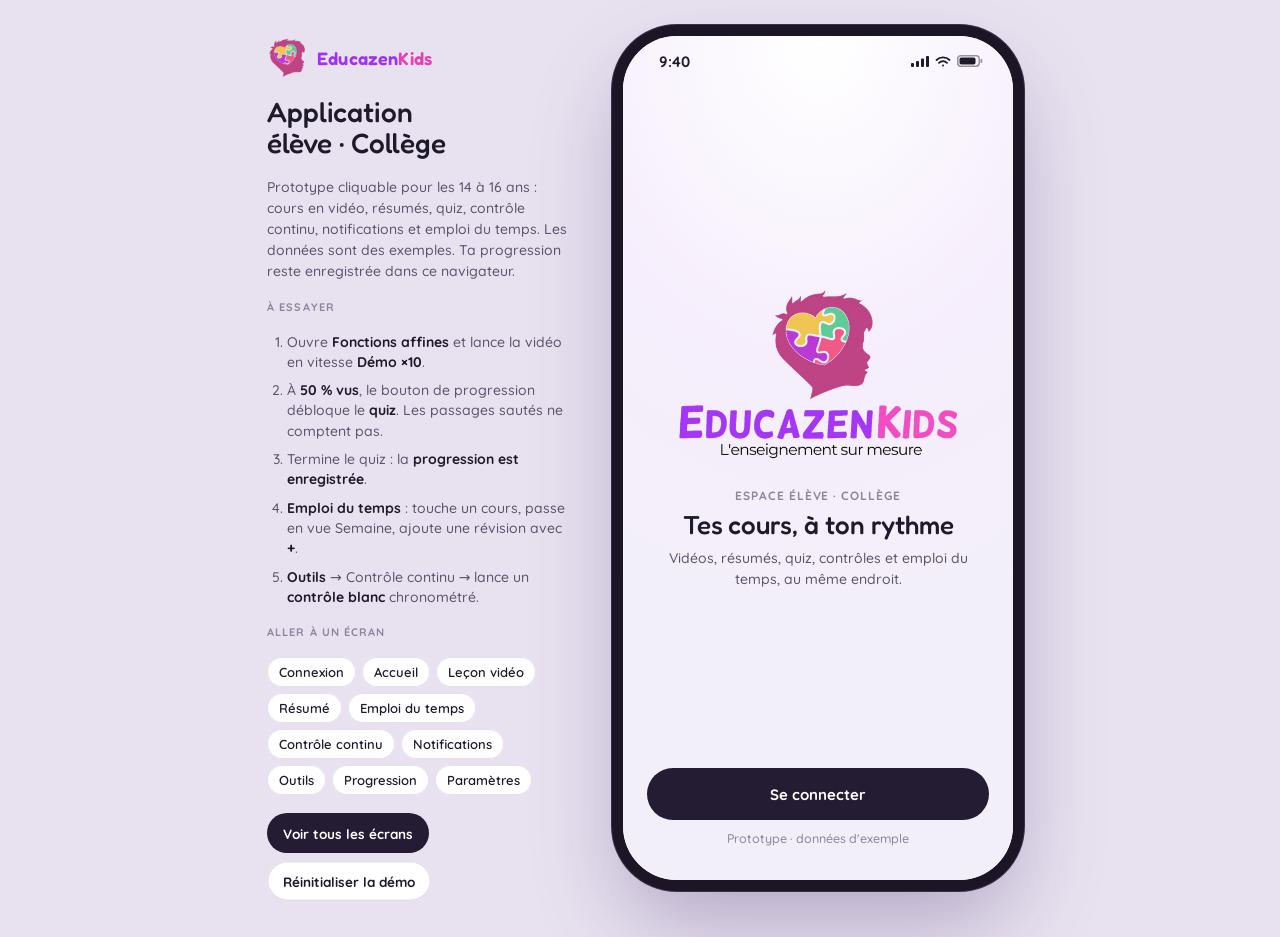
==== prototype/educazenkids-college.html @ 1b55ec87 "Set up GitHub Pages hosting for the EducazenKids prototypes - Pages workflow: builds and tests the s" ====
<!doctype html>
<html lang="fr">
<head>
<meta charset="utf-8">
<meta name="viewport" content="width=device-width, initial-scale=1, viewport-fit=cover">
</head>
<body>
<title>EducazenKids Collège</title>
<link rel="preconnect" href="https://fonts.googleapis.com">
<link rel="preconnect" href="https://fonts.gstatic.com" crossorigin>
<link rel="stylesheet" href="https://fonts.googleapis.com/css2?family=Fredoka:wght@400;500;600&family=Quicksand:wght@500;600;700&family=Lexend:wght@400;500;600&display=swap">
<style>
:root {
  /* Layout: a lavender stage holds a guide column and the phone (390x844); on a real phone the app fills the screen. */
  --stage: #E8E2F0;
  --app: #F3EFF8;
  --surface: #FFFFFF;
  --surface-2: #FAF8FC;
  --glass: rgba(255, 255, 255, 0.74);
  --ink: #1F1A2B;
  --ink-2: #5B536B;
  --ink-3: #8C859C;
  --line: #E4DDEC;
  --pill: #241C33;
  --brand: #9333EA;
  --brand-deep: #6B21A8;
  --brand-soft: #F1E7FD;
  --pink: #D9368F;
  --pink-soft: #FCE7F2;
  --teal: #088D84;
  --teal-soft: #DCF3EF;
  --gold: #F2AB19;
  --gold-soft: #FFF2D4;
  --coral: #E8506F;
  --coral-soft: #FDE6EB;
  --plum: #BC4384;
  --font-display: "Fredoka", "Quicksand", system-ui, sans-serif;
  --font-body: "Quicksand", system-ui, -apple-system, "Segoe UI", sans-serif;
  --r-sm: 12px;
  --r-md: 18px;
  --r-lg: 26px;
  --shadow: 0 1px 2px rgba(36, 28, 51, 0.04), 0 8px 24px rgba(36, 28, 51, 0.06);
  color-scheme: light;
}

* { box-sizing: border-box; }
[hidden] { display: none !important; }
html, body { height: 100%; }
body {
  margin: 0;
  background: var(--stage);
  color: var(--ink);
  font-family: var(--font-body);
  font-weight: 500;
  font-size: 14px;
  -webkit-font-smoothing: antialiased;
}
button, input, select { font: inherit; color: inherit; }
button { cursor: pointer; background: none; border: 0; padding: 0; }
button:disabled { cursor: not-allowed; }
:focus-visible { outline: 3px solid var(--brand); outline-offset: 2px; }
.ic { flex: none; display: block; }
.num { font-variant-numeric: tabular-nums; }

/* ---------- stage + guide ---------- */
.stage {
  min-height: 100%;
  display: flex;
  gap: 56px;
  justify-content: center;
  align-items: flex-start;
  padding-block: 36px;
  padding-inline: 24px;
}
.guide { width: 300px; flex: none; position: sticky; top: 36px; display: grid; gap: 18px; }
.guide-brand { display: flex; align-items: center; gap: 10px; }
.guide-brand img { width: 40px; height: auto; }
.guide h1 { font: 500 28px/1.1 var(--font-display); margin: 0; text-wrap: balance; }
.guide p { margin: 0; color: var(--ink-2); line-height: 1.5; }
.guide ol { margin: 0; padding-left: 20px; display: grid; gap: 8px; color: var(--ink-2); line-height: 1.45; }
.guide ol b { color: var(--ink); }
.guide .label { font-size: 11px; font-weight: 700; letter-spacing: 0.1em; text-transform: uppercase; color: var(--ink-3); }
.jump { display: flex; flex-wrap: wrap; gap: 6px; }
.jump button { padding: 7px 12px; border-radius: 999px; background: var(--surface); box-shadow: inset 0 0 0 1px var(--line); font-weight: 600; font-size: 13px; }
.jump button:hover { box-shadow: inset 0 0 0 1.5px var(--brand); }
.guide-actions { display: flex; gap: 8px; flex-wrap: wrap; }

/* ---------- phone ---------- */
.phone {
  position: relative;
  width: 390px;
  height: 844px;
  flex: none;
  border-radius: 54px;
  background: var(--app);
  overflow: hidden;
  box-shadow: 0 0 0 11px #1C1526, 0 0 0 12px #3A3148, 0 40px 90px rgba(54, 27, 94, 0.3);
  isolation: isolate;
}
.statusbar {
  position: absolute; inset: 0 0 auto 0; height: 46px; z-index: 8;
  display: flex; align-items: center; justify-content: space-between;
  padding: 4px 30px 0 36px; font-weight: 700; font-size: 15px; pointer-events: none;
}
.statusbar.light { color: #fff; }
.screen {
  position: absolute; inset: 0; overflow-y: auto; overflow-x: hidden;
  padding: 56px 24px 128px; scrollbar-width: none;
}
.screen::-webkit-scrollbar { display: none; }
.screen.no-nav { padding-bottom: 40px; }
.screen.dock-pad { padding-bottom: 196px; }
.phone.scrolled .statusbar { background: rgba(243, 239, 248, 0.94); backdrop-filter: blur(10px); -webkit-backdrop-filter: blur(10px); }

@media (max-width: 900px) {
  .stage { flex-direction: column; align-items: center; gap: 32px; }
  .guide { position: static; width: 100%; max-width: 412px; order: 2; }
}
@media (max-width: 520px) {
  .stage { padding: 0; gap: 24px; }
  .phone { width: 100%; height: 100vh; height: 100svh; border-radius: 0; box-shadow: none; }
  .statusbar { display: none; }
  .screen { padding-top: 18px; }
  .lesson-hero { margin-top: -18px; padding-top: 18px; }
  .toast { top: 12px; }
  .guide { padding-inline: 16px; padding-block: 0 32px; }
}

/* ---------- type ---------- */
.eyebrow { font-size: 12px; font-weight: 700; letter-spacing: 0.08em; text-transform: uppercase; color: var(--ink-3); }
.h-xl { font: 500 34px/1.05 var(--font-display); letter-spacing: -0.01em; margin: 0; text-wrap: balance; }
.h-lg { font: 500 26px/1.1 var(--font-display); margin: 0; text-wrap: balance; }
.h-md { font: 500 18px/1.2 var(--font-display); margin: 0; }
.muted { color: var(--ink-2); }
.faint { color: var(--ink-3); }
.small { font-size: 12.5px; }
.row { display: flex; align-items: center; gap: 10px; }
.between { display: flex; align-items: center; justify-content: space-between; gap: 12px; }
.stack { display: grid; gap: 12px; }
.section { margin-top: 26px; display: grid; gap: 14px; }
.section-head { display: flex; align-items: baseline; justify-content: space-between; gap: 12px; }
.link { color: var(--brand-deep); font-weight: 700; display: inline-flex; align-items: center; gap: 4px; }

/* ---------- controls ---------- */
.iconbtn {
  width: 44px; height: 44px; border-radius: 50%; display: grid; place-items: center;
  background: var(--surface); box-shadow: var(--shadow); position: relative; flex: none;
}
.iconbtn.glass { background: rgba(255, 255, 255, 0.85); }
.badge {
  position: absolute; top: -2px; right: -2px; min-width: 19px; height: 19px; padding: 0 5px;
  border-radius: 999px; background: var(--pink); color: #fff; font-size: 11px; font-weight: 700;
  display: grid; place-items: center; box-shadow: 0 0 0 2px var(--app);
}
.btn {
  height: 52px; border-radius: 999px; padding: 0 22px; display: inline-flex; align-items: center;
  justify-content: center; gap: 8px; font-weight: 700; font-size: 15px; white-space: nowrap;
}
.btn.block { width: 100%; }
.btn-dark { background: var(--pill); color: #fff; }
.btn-brand { background: var(--brand); color: #fff; }
.btn-ghost { background: var(--surface); box-shadow: inset 0 0 0 1.5px var(--line); }
a.btn { color: var(--ink); text-decoration: none; }
.btn-sm { height: 40px; padding: 0 16px; font-size: 13.5px; }
.chips { display: flex; gap: 8px; overflow-x: auto; scrollbar-width: none; margin-inline: -24px; padding-inline: 24px; }
.chips::-webkit-scrollbar { display: none; }
.chip {
  height: 38px; padding: 0 15px; border-radius: 999px; flex: none; display: inline-flex; align-items: center; gap: 7px;
  background: rgba(255, 255, 255, 0.7); box-shadow: inset 0 0 0 1px var(--line); font-weight: 600; font-size: 13.5px;
}
.chip.on { background: var(--pill); color: #fff; box-shadow: none; }
.chip .dot { width: 8px; height: 8px; border-radius: 50%; background: var(--c); }
.seg { display: flex; padding: 4px; border-radius: 999px; background: rgba(255, 255, 255, 0.7); box-shadow: inset 0 0 0 1px var(--line); }
.seg button { flex: 1; height: 38px; border-radius: 999px; font-weight: 700; font-size: 13.5px; display: inline-flex; align-items: center; justify-content: center; gap: 6px; color: var(--ink-2); }
.seg button.on { background: var(--pill); color: #fff; }
.seg button.locked { color: var(--ink-3); }
.tag {
  display: inline-flex; align-items: center; gap: 5px; height: 24px; padding: 0 9px; border-radius: 999px;
  font-size: 11.5px; font-weight: 700; background: var(--surface); color: var(--ink-2); white-space: nowrap;
}
.tag.c { background: var(--cs); color: var(--ink); }
.tag.dark { background: var(--pill); color: #fff; }
.tag.pink { background: var(--pink-soft); color: #A0175F; }
.tag.teal { background: var(--teal-soft); color: #05625C; }
.switch { width: 50px; height: 30px; border-radius: 999px; background: #D9D1E4; position: relative; flex: none; transition: background 0.2s; }
.switch::after { content: ""; position: absolute; top: 3px; left: 3px; width: 24px; height: 24px; border-radius: 50%; background: #fff; box-shadow: 0 1px 3px rgba(0,0,0,0.2); transition: transform 0.2s; }
.switch.on { background: var(--brand); }
.switch.on::after { transform: translateX(20px); }

/* ---------- bottom nav ---------- */
.nav {
  position: absolute; left: 50%; bottom: 24px; transform: translateX(-50%); z-index: 7;
  display: flex; gap: 6px; padding: 7px; border-radius: 999px;
  background: var(--glass); backdrop-filter: blur(16px); -webkit-backdrop-filter: blur(16px);
  box-shadow: 0 10px 30px rgba(36, 28, 51, 0.14), inset 0 0 0 1px rgba(255, 255, 255, 0.9);
}
.nav button { white-space: nowrap; height: 54px; min-width: 54px; border-radius: 999px; display: inline-flex; align-items: center; justify-content: center; gap: 8px; background: rgba(255,255,255,0.75); font-weight: 700; }
.nav button.on { background: var(--pill); color: #fff; padding: 0 22px; }
.nav button .nb { position: relative; display: grid; }

/* ---------- home ---------- */
.topbar { display: flex; align-items: center; justify-content: space-between; gap: 10px; }
.brandmark { display: flex; align-items: center; gap: 9px; }
.brandmark img { width: 34px; height: auto; }
.wordmark { font: 600 18px/1 var(--font-display); letter-spacing: 0.01em; }
.wordmark .e { color: #A033F2; }
.wordmark .k { color: #E540B5; }
.avatar {
  width: 44px; height: 44px; border-radius: 50%; display: grid; place-items: center; flex: none;
  background: linear-gradient(140deg, #A033F2, #E540B5); color: #fff; font-weight: 700; font-size: 15px;
}
.hero-title { margin-top: 22px; display: grid; gap: 6px; }
.feature {
  position: relative; overflow: hidden; border-radius: 30px; padding: 20px; margin-top: 18px;
  background: var(--cs); display: grid; gap: 14px;
}
.feature .h-lg { max-width: 220px; }
.feature p { margin: 0; max-width: 230px; color: var(--ink-2); line-height: 1.45; }
.statpanel {
  position: relative; z-index: 1; display: grid; grid-template-columns: repeat(3, 1fr) auto; gap: 0; align-items: center;
  background: rgba(255, 255, 255, 0.78); backdrop-filter: blur(8px); border-radius: 20px; padding: 14px 6px 14px 14px;
}
.statpanel > div + div { border-left: 1px solid var(--line); padding-left: 12px; }
.statpanel .k { font-size: 11.5px; color: var(--ink-3); font-weight: 600; }
.statpanel .v { font: 500 26px/1.1 var(--font-display); margin-top: 2px; }
.go-btn { margin-left: 8px; margin-right: 2px; width: 48px; height: 48px; border-radius: 50%; background: var(--pill); color: #fff; display: grid; place-items: center; }
.art { position: absolute; inset: 0; pointer-events: none; }
.art i { position: absolute; border-radius: 50%; background: radial-gradient(circle at 32% 28%, rgba(255,255,255,0.85), var(--c) 46%, color-mix(in srgb, var(--c) 55%, #120a1f) 100%); opacity: 0.9; }
.art i:nth-child(1) { width: 130px; height: 130px; right: -34px; top: -40px; }
.art i:nth-child(2) { width: 40px; height: 40px; right: 22px; top: 100px; opacity: 0.75; }
.art i:nth-child(3) { width: 22px; height: 22px; right: 72px; top: 70px; opacity: 0.6; }
.art .ring { position: absolute; width: 170px; height: 170px; right: -64px; top: -64px; border-radius: 50%; border: 2px solid rgba(255,255,255,0.55); background: none; }

.today { background: var(--surface); border-radius: var(--r-lg); padding: 16px; display: grid; gap: 10px; box-shadow: var(--shadow); }
.today-item { display: grid; grid-template-columns: 50px 1fr auto; gap: 12px; align-items: center; }
.today-item .t { font-weight: 700; font-size: 13px; }
.today-item .bar { width: 4px; align-self: stretch; border-radius: 4px; background: var(--c); justify-self: end; }
.today-item .what { display: grid; gap: 2px; min-width: 0; }
.today-item .what b { font-weight: 700; }

.lesson-row {
  display: grid; grid-template-columns: 48px 1fr auto; gap: 12px; align-items: center; text-align: left; width: 100%;
  padding: 12px; border-radius: 22px; background: var(--cs);
}
.lesson-row .sq { width: 48px; height: 48px; border-radius: 15px; background: rgba(255,255,255,0.75); display: grid; place-items: center; color: var(--c); }
.lesson-row .info { display: grid; gap: 3px; min-width: 0; }
.lesson-row .info b { font-weight: 700; font-size: 15px; }
.lesson-row .meta { font-size: 12px; color: var(--ink-2); display: flex; gap: 6px; flex-wrap: wrap; }
.ring-sm { position: relative; width: 42px; height: 42px; display: grid; place-items: center; font-size: 11px; font-weight: 700; }
.ring-sm svg { position: absolute; inset: 0; transform: rotate(-90deg); }

.weekmini { background: var(--surface); border-radius: var(--r-lg); padding: 16px; box-shadow: var(--shadow); display: grid; gap: 12px; }
.minibars { display: grid; grid-template-columns: repeat(7, 1fr); gap: 8px; align-items: end; height: 92px; }
.minibars .col { display: grid; gap: 5px; justify-items: center; align-content: end; height: 100%; }
.minibars .stackbar { width: 18px; border-radius: 7px; overflow: hidden; display: flex; flex-direction: column-reverse; }
.minibars .stackbar span { display: block; background: var(--c); }
.minibars .d { font-size: 11px; color: var(--ink-3); font-weight: 700; }
.minibars .col.today .d { color: var(--ink); }

/* ---------- lesson ---------- */
.lesson-hero { position: relative; margin: -56px -24px 0; padding: 56px 24px 22px; background: var(--cs); border-radius: 0 0 34px 34px; overflow: hidden; }
.lesson-hero .art i:nth-child(1) { width: 150px; height: 150px; right: -46px; top: -36px; }
.lesson-hero .art i:nth-child(2) { width: 52px; height: 52px; right: 92px; top: 44px; }
.lesson-hero .art i:nth-child(3) { width: 30px; height: 30px; right: 26px; top: 122px; }
.lesson-hero .top { position: relative; z-index: 1; display: flex; justify-content: space-between; }
.lesson-hero .titles { position: relative; z-index: 1; margin-top: 18px; display: grid; gap: 6px; max-width: 270px; }
.lesson-hero .seg { position: relative; z-index: 1; margin-top: 18px; }
.steps { display: flex; gap: 6px; flex-wrap: wrap; margin-top: 14px; position: relative; z-index: 1; }
.step { display: inline-flex; align-items: center; gap: 5px; height: 26px; padding: 0 10px; border-radius: 999px; background: rgba(255,255,255,0.7); font-size: 12px; font-weight: 700; color: var(--ink-2); }
.step.done { background: var(--teal); color: #fff; }

.player { margin-top: 18px; border-radius: 24px; overflow: hidden; background: #1E1730; box-shadow: var(--shadow); }
.player .viewport { position: relative; aspect-ratio: 16 / 9; }
.player canvas { position: absolute; inset: 0; width: 100%; height: 100%; display: block; }
.bigplay { position: absolute; inset: 0; display: grid; place-items: center; }
.bigplay span { width: 62px; height: 62px; border-radius: 50%; background: rgba(255,255,255,0.92); color: var(--pill); display: grid; place-items: center; box-shadow: 0 8px 24px rgba(0,0,0,0.3); }
.controls { padding: 10px 14px 12px; display: grid; gap: 10px; color: #fff; }
.track { position: relative; height: 18px; cursor: pointer; touch-action: none; }
.track .rail { position: absolute; left: 0; right: 0; top: 7px; height: 4px; border-radius: 4px; background: rgba(255,255,255,0.18); }
.track .seen { position: absolute; top: 7px; height: 4px; background: rgba(255,255,255,0.45); border-radius: 4px; }
.track .half { position: absolute; top: 3px; left: 50%; width: 2px; height: 12px; background: var(--gold); border-radius: 2px; }
.track .head { position: absolute; top: 3px; width: 12px; height: 12px; margin-left: -6px; border-radius: 50%; background: #fff; box-shadow: 0 0 0 3px rgba(147,51,234,0.6); }
.ctl-row { display: flex; align-items: center; gap: 10px; font-size: 12.5px; font-weight: 600; }
.ctl-row .sp { flex: 1; }
.ctl-btn { height: 30px; min-width: 30px; padding: 0 9px; border-radius: 999px; background: rgba(255,255,255,0.14); color: #fff; display: inline-flex; align-items: center; justify-content: center; gap: 5px; font-size: 12px; font-weight: 700; }
.ctl-btn.on { background: #fff; color: var(--pill); }
.chapters { display: grid; gap: 8px; }
.chapter { display: grid; grid-template-columns: 40px 1fr auto; gap: 12px; align-items: center; padding: 10px 12px; border-radius: 20px; background: rgba(255,255,255,0.75); text-align: left; width: 100%; }
.chapter .pb { width: 40px; height: 40px; border-radius: 50%; box-shadow: inset 0 0 0 1.5px var(--line); display: grid; place-items: center; color: var(--ink-2); }
.chapter.on { background: var(--surface); box-shadow: var(--shadow); }
.chapter.on .pb { background: var(--pill); color: #fff; box-shadow: none; }
.chapter b { font-weight: 700; display: block; }
.chapter .sub { font-size: 12px; color: var(--ink-3); }
.chapter .dur { font-weight: 700; font-size: 13px; }
.progress-dock {
  position: absolute; left: 12px; right: 12px; bottom: 12px; z-index: 6; border-radius: 30px; padding: 16px;
  background: var(--surface); box-shadow: 0 -4px 30px rgba(36,28,51,0.12); display: grid; gap: 12px;
}
.progress-dock .pct { font: 500 36px/1 var(--font-display); }
.progbtn { position: relative; height: 54px; width: 100%; border-radius: 999px; overflow: hidden; background: #EEE8F5; font-weight: 700; font-size: 14.5px; }
.progbtn .fill { position: absolute; inset: 0 auto 0 0; background: linear-gradient(90deg, #C9A6F5, #E7B2DA); transition: width 0.3s; }
.progbtn .lbl { position: relative; z-index: 1; display: inline-flex; align-items: center; justify-content: center; gap: 8px; width: 100%; height: 100%; color: var(--ink-2); }
.progbtn.ready { background: var(--pill); }
.progbtn.ready .fill { background: linear-gradient(90deg, #9333EA, #D9368F); }
.progbtn.ready .lbl { color: #fff; }

.resume { display: grid; gap: 14px; margin-top: 18px; }
.rcard { background: var(--surface); border-radius: 22px; padding: 18px; display: grid; gap: 10px; box-shadow: var(--shadow); }
.rcard h3 { margin: 0; font: 500 18px/1.25 var(--font-display); }
.rcard p { margin: 0; line-height: 1.55; color: var(--ink-2); }
.rcard ul { margin: 0; padding-left: 18px; display: grid; gap: 6px; color: var(--ink-2); line-height: 1.5; }
.formula { font: 500 20px/1.3 var(--font-display); padding: 12px 14px; border-radius: 16px; background: var(--cs); color: var(--ink); text-align: center; overflow-x: auto; }
.retenir { background: var(--pill); color: #fff; }
.retenir h3, .retenir li { color: #fff; }
.retenir ul { color: rgba(255,255,255,0.85); }
.warn { background: var(--coral-soft); box-shadow: none; }

/* ---------- quiz ---------- */
.quiz-top { display: flex; align-items: center; gap: 12px; }
.qbar { flex: 1; height: 8px; border-radius: 8px; background: #E3DCEC; overflow: hidden; }
.qbar span { display: block; height: 100%; background: linear-gradient(90deg, #9333EA, #D9368F); border-radius: 8px; }
.timerchip { display: inline-flex; align-items: center; gap: 6px; height: 34px; padding: 0 12px; border-radius: 999px; background: var(--pill); color: #fff; font-weight: 700; }
.qtext { font: 500 24px/1.2 var(--font-display); margin: 22px 0 18px; text-wrap: balance; }
.opts { display: grid; gap: 10px; }
.opt { display: grid; grid-template-columns: 34px 1fr auto; gap: 12px; align-items: center; padding: 14px; border-radius: 20px; background: var(--surface); text-align: left; width: 100%; box-shadow: inset 0 0 0 1.5px var(--line); font-weight: 600; font-size: 15px; }
.opt .letter { width: 34px; height: 34px; border-radius: 11px; background: var(--app); display: grid; place-items: center; font-weight: 700; }
.opt.sel { box-shadow: inset 0 0 0 2px var(--pill); }
.opt.sel .letter { background: var(--pill); color: #fff; }
.opt.right { box-shadow: inset 0 0 0 2px var(--teal); background: var(--teal-soft); }
.opt.right .letter { background: var(--teal); color: #fff; }
.opt.wrong { box-shadow: inset 0 0 0 2px var(--coral); background: var(--coral-soft); }
.opt.wrong .letter { background: var(--coral); color: #fff; }
.explain { margin-top: 14px; padding: 14px 16px; border-radius: 20px; background: var(--surface); line-height: 1.5; color: var(--ink-2); display: grid; gap: 4px; }
.explain b { color: var(--ink); }
.quiz-foot { position: absolute; left: 24px; right: 24px; bottom: 28px; z-index: 6; }
.result { display: grid; justify-items: center; text-align: center; gap: 12px; margin-top: 30px; }
.bigring { position: relative; width: 170px; height: 170px; display: grid; place-items: center; }
.bigring svg { position: absolute; inset: 0; transform: rotate(-90deg); }
.bigring .score { font: 500 44px/1 var(--font-display); }
.saved { display: inline-flex; align-items: center; gap: 8px; padding: 10px 14px; border-radius: 999px; background: var(--teal-soft); color: #05625C; font-weight: 700; }

/* ---------- schedule ---------- */
.week { display: grid; grid-template-columns: repeat(7, 1fr); gap: 5px; margin-top: 16px; }
.day { height: 64px; border-radius: 20px; display: grid; place-items: center; align-content: center; gap: 3px; background: rgba(255,255,255,0.7); position: relative; }
.day .dw { font-size: 11px; color: var(--ink-3); font-weight: 700; }
.day .dn { font: 500 19px/1 var(--font-display); }
.day.on { background: var(--pill); color: #fff; }
.day.on .dw { color: rgba(255,255,255,0.7); }
.day .dots { position: absolute; bottom: 7px; display: flex; gap: 3px; }
.day .dots i { width: 5px; height: 5px; border-radius: 50%; background: var(--c); }
.timeline { display: grid; gap: 12px; margin-top: 20px; }
.tl-row { display: grid; grid-template-columns: 48px 1fr; gap: 10px; }
.tl-time { padding-top: 14px; font: 500 15px/1 var(--font-display); }
.tl-time small { display: block; margin-top: 4px; font: 600 11px/1.4 var(--font-body); color: var(--ink-3); }
.ev { text-align: left; width: 100%; border-radius: 24px; padding: 14px 16px; background: var(--cs); display: grid; gap: 8px; position: relative; overflow: hidden; }
.ev .between b { font: 500 18px/1.2 var(--font-display); }
.ev .where { display: flex; gap: 12px; flex-wrap: wrap; font-size: 12.5px; color: var(--ink-2); font-weight: 600; }
.ev .where span { display: inline-flex; align-items: center; gap: 4px; }
.ev.exam { background: linear-gradient(160deg, #F8D3E6, #FCE7F2); }
.ev .kpis { display: grid; grid-template-columns: repeat(3, 1fr); background: rgba(255,255,255,0.6); border-radius: 16px; padding: 10px 12px; }
.ev .kpis div + div { border-left: 1px solid rgba(36,28,51,0.1); padding-left: 10px; }
.ev .kpis .k { font-size: 11px; color: var(--ink-3); font-weight: 700; }
.ev .kpis .v { font: 500 22px/1.1 var(--font-display); }
.ev .live { display: grid; gap: 6px; }
.ev .live .lbar { height: 6px; border-radius: 6px; background: rgba(255,255,255,0.7); overflow: hidden; }
.ev .live .lbar span { display: block; height: 100%; background: var(--c); }
.ev.perso { background: var(--surface); box-shadow: inset 0 0 0 1.5px var(--line); }
.free { border-radius: 24px; padding: 16px; text-align: center; display: grid; gap: 4px; background: repeating-linear-gradient(135deg, rgba(255,255,255,0.65) 0 10px, rgba(255,255,255,0.4) 10px 20px); box-shadow: inset 0 0 0 1.5px rgba(36,28,51,0.08); }
.free b { font-weight: 700; }
.nowline { display: grid; grid-template-columns: 48px 1fr; gap: 10px; align-items: center; color: var(--pink); font-weight: 700; font-size: 12px; }
.nowline i { height: 2px; background: var(--pink); position: relative; border-radius: 2px; }
.nowline i::before { content: ""; position: absolute; left: -4px; top: -3px; width: 8px; height: 8px; border-radius: 50%; background: var(--pink); }
.weekgrid { margin-top: 20px; display: grid; grid-template-columns: 30px repeat(6, 1fr); gap: 4px; }
.weekgrid .wh { text-align: center; font-size: 11px; font-weight: 700; color: var(--ink-3); padding-bottom: 6px; }
.weekgrid .wh.on { color: var(--ink); }
.wcol { position: relative; height: 440px; border-radius: 12px; background: rgba(255,255,255,0.5); }
.whours { position: relative; height: 440px; }
.whours span { position: absolute; right: 2px; font-size: 10px; color: var(--ink-3); font-weight: 700; transform: translateY(-50%); }
.wblock { position: absolute; left: 2px; right: 2px; border-radius: 9px; background: var(--cs); box-shadow: inset 3px 0 0 var(--c); padding: 4px 4px 4px 7px; overflow: hidden; text-align: left; font-size: 10.5px; font-weight: 700; line-height: 1.15; }
.wblock.exam { background: var(--pink-soft); box-shadow: inset 3px 0 0 var(--pink); }
.empty { text-align: center; padding: 34px 20px; display: grid; gap: 10px; justify-items: center; color: var(--ink-2); }

/* ---------- sheets ---------- */
.sheet-wrap { position: absolute; inset: 0; z-index: 20; display: flex; align-items: flex-end; }
.sheet-backdrop { position: absolute; inset: 0; background: rgba(31, 26, 43, 0.38); }
.sheet { position: relative; width: 100%; max-height: 86%; overflow-y: auto; background: var(--app); border-radius: 32px 32px 0 0; padding: 12px 24px 30px; display: grid; gap: 14px; animation: up 0.25s ease-out; }
.sheet .grab { width: 44px; height: 5px; border-radius: 5px; background: #D5CDE0; justify-self: center; }
@keyframes up { from { transform: translateY(40px); opacity: 0.6; } to { transform: none; opacity: 1; } }
.kv { display: grid; gap: 10px; background: var(--surface); border-radius: 22px; padding: 16px; }
.kv .between span:first-child { color: var(--ink-3); font-weight: 600; }
.kv .between span:last-child { font-weight: 700; text-align: right; }
.field { display: grid; gap: 6px; }
.field label { font-size: 12px; font-weight: 700; color: var(--ink-2); }
.field input, .field select { height: 48px; border-radius: 16px; border: 0; background: var(--surface); box-shadow: inset 0 0 0 1.5px var(--line); padding: 0 14px; font-weight: 600; width: 100%; }
.field-row { display: grid; grid-template-columns: 1fr 1fr; gap: 10px; }
.form-error { color: #B3123C; font-weight: 700; font-size: 13px; }

/* ---------- tools / lists ---------- */
.tiles { display: grid; grid-template-columns: 1fr 1fr; gap: 12px; margin-top: 18px; }
.tile { text-align: left; border-radius: 26px; padding: 16px; background: var(--surface); display: grid; gap: 22px; box-shadow: var(--shadow); position: relative; min-height: 136px; }
.tile .ti { width: 46px; height: 46px; border-radius: 15px; background: var(--cs); color: var(--c); display: grid; place-items: center; }
.tile b { font-weight: 700; font-size: 15px; display: block; }
.tile .s { font-size: 12px; color: var(--ink-3); margin-top: 2px; display: block; }
.tile .badge { top: 14px; right: 14px; box-shadow: none; }
.tile.wide { grid-column: span 2; min-height: 0; grid-template-columns: 46px 1fr auto; align-items: center; gap: 14px; }
.list { display: grid; gap: 8px; }
.li { display: grid; grid-template-columns: 44px 1fr auto; gap: 12px; align-items: center; padding: 12px; border-radius: 22px; background: var(--surface); text-align: left; width: 100%; }
.li .lic { width: 44px; height: 44px; border-radius: 14px; background: var(--cs); color: var(--c); display: grid; place-items: center; }
.li .t { display: grid; gap: 2px; min-width: 0; }
.li .t b { font-weight: 700; }
.li .t span { font-size: 12.5px; color: var(--ink-2); line-height: 1.4; }
.li.unread { box-shadow: inset 0 0 0 1.5px var(--brand-soft); }
.udot { width: 9px; height: 9px; border-radius: 50%; background: var(--pink); }
.group-label { font-size: 12px; font-weight: 700; color: var(--ink-3); letter-spacing: 0.06em; text-transform: uppercase; margin-top: 8px; }
.summary-dark { background: var(--pill); color: #fff; border-radius: 28px; padding: 20px; display: grid; gap: 14px; margin-top: 18px; position: relative; overflow: hidden; }
.summary-dark .big { font: 500 46px/1 var(--font-display); }
.summary-dark .muted { color: rgba(255,255,255,0.7); }
.exam-card { background: var(--surface); border-radius: 26px; padding: 16px; display: grid; gap: 12px; box-shadow: var(--shadow); }
.datebox { width: 54px; height: 60px; border-radius: 18px; background: var(--cs); display: grid; place-items: center; align-content: center; flex: none; }
.datebox .dn { font: 500 22px/1 var(--font-display); }
.datebox .dw { font-size: 10.5px; font-weight: 700; color: var(--ink-2); text-transform: uppercase; }
.meter { height: 8px; border-radius: 8px; background: var(--app); overflow: hidden; }
.meter span { display: block; height: 100%; background: var(--c); border-radius: 8px; }
.gradechart { background: var(--surface); border-radius: 26px; padding: 18px; display: grid; gap: 12px; box-shadow: var(--shadow); }
.grow { display: grid; grid-template-columns: 62px 1fr 40px; gap: 10px; align-items: center; }
.grow .gl { font-size: 12px; font-weight: 700; }
.gtrack { position: relative; height: 14px; border-radius: 8px; background: var(--app); }
.gtrack .gbar { position: absolute; inset: 0 auto 0 0; border-radius: 8px; background: var(--c); }
.gtrack .gavg { position: absolute; top: -4px; width: 3px; height: 22px; border-radius: 2px; background: var(--pill); }
.grow .gv { font: 500 17px/1 var(--font-display); text-align: right; }
.legend { display: flex; gap: 12px; flex-wrap: wrap; font-size: 12px; color: var(--ink-2); font-weight: 600; }
.legend span { display: inline-flex; align-items: center; gap: 6px; }
.legend i { width: 10px; height: 10px; border-radius: 3px; background: var(--c); display: inline-block; }
.legend i.tick { width: 3px; height: 12px; border-radius: 2px; background: var(--pill); }
.kpi3 { display: grid; grid-template-columns: repeat(3, 1fr); gap: 10px; margin-top: 18px; }
.kpi { background: var(--surface); border-radius: 22px; padding: 14px; display: grid; gap: 6px; box-shadow: var(--shadow); }
.kpi .v { font: 500 26px/1 var(--font-display); }
.kpi .k { font-size: 11.5px; color: var(--ink-3); font-weight: 700; }
.chartcard { background: var(--surface); border-radius: 26px; padding: 18px; display: grid; gap: 14px; box-shadow: var(--shadow); }
.chartcard svg.chart { width: 100%; height: auto; display: block; }
.sbar { display: grid; grid-template-columns: 112px 1fr 40px; gap: 10px; align-items: center; font-size: 12.5px; font-weight: 700; }
.search { display: flex; align-items: center; gap: 8px; height: 48px; border-radius: 999px; background: var(--surface); padding: 0 16px; box-shadow: inset 0 0 0 1.5px var(--line); margin-top: 16px; }
.search input { border: 0; outline: none; background: none; flex: 1; font-weight: 600; min-width: 0; }
.timerface { position: relative; width: 250px; height: 250px; margin: 26px auto 10px; display: grid; place-items: center; }
.timerface svg { position: absolute; inset: 0; transform: rotate(-90deg); }
.timerface .tv { font: 500 54px/1 var(--font-display); }
.setrow { display: grid; grid-template-columns: 1fr auto; gap: 12px; align-items: center; padding: 14px 16px; background: var(--surface); border-radius: 20px; text-align: left; width: 100%; }
.setrow b { font-weight: 700; display: block; }
.setrow span { font-size: 12.5px; color: var(--ink-2); }
.contact-logo { background: var(--surface); border-radius: 28px; padding: 22px; display: grid; justify-items: center; margin-top: 16px; }
.contact-logo img { width: 220px; height: auto; }
.copyrow { display: grid; grid-template-columns: 1fr auto; gap: 10px; align-items: center; background: var(--surface); border-radius: 20px; padding: 12px 12px 12px 16px; }
.copyrow .v { font: 500 19px/1.2 var(--font-display); user-select: all; }

/* ---------- splash ---------- */
.splash { position: absolute; inset: 0; display: grid; grid-template-rows: 1fr auto; padding: 70px 24px 34px; background: radial-gradient(120% 70% at 50% 0%, #FFFFFF 0%, #F6EEFC 55%, var(--app) 100%); }
.splash .logo { display: grid; place-items: center; align-content: center; gap: 24px; text-align: center; }
.splash .logo img { width: 290px; height: auto; }
.splash .logo p { margin: 0; color: var(--ink-2); line-height: 1.5; max-width: 300px; }
.splash .cta { display: grid; gap: 10px; }

/* ---------- toast ---------- */
.toast { position: absolute; left: 20px; right: 20px; top: 52px; z-index: 30; padding: 13px 16px; border-radius: 18px; background: var(--pill); color: #fff; font-weight: 600; display: flex; gap: 10px; align-items: center; box-shadow: 0 12px 30px rgba(36,28,51,0.3); animation: up 0.25s ease-out; }
.toast.hide { opacity: 0; transition: opacity 0.3s; }

/* ---------- reading + calm modes ---------- */
.phone.dys { --font-body: "Lexend", "Quicksand", system-ui, sans-serif; letter-spacing: 0.02em; word-spacing: 0.08em; }
.phone.dys .rcard p, .phone.dys .rcard li { line-height: 1.75; }
.phone.calm *, .phone.calm *::before, .phone.calm *::after { animation: none !important; transition: none !important; }
@media (prefers-reduced-motion: reduce) { *, *::before, *::after { animation: none !important; transition: none !important; } }

/* ---------- gallery ---------- */
.gallery { display: flex; flex-wrap: wrap; gap: 54px 40px; justify-content: center; padding: 40px 24px 60px; }
.gallery figure { margin: 0; display: grid; gap: 22px; justify-items: center; }
.gallery figcaption { font-weight: 700; color: var(--ink-2); }
.gallery .phone { pointer-events: none; }
.gallery-head { display: flex; justify-content: center; align-items: center; gap: 16px; padding: 30px 24px 0; flex-wrap: wrap; }
.gallery-head h1 { margin: 0; font: 500 26px/1.1 var(--font-display); }
@media (max-width: 520px) { .gallery .phone { width: 390px; height: 844px; border-radius: 54px; } .gallery { padding-inline: 0; } }

</style>
<main class="stage" id="stage">
  <aside class="guide" aria-label="Guide du prototype">
    <div class="guide-brand"><img id="guide-mark" alt=""><span class="wordmark"><span class="e">Educazen</span><span class="k">Kids</span></span></div>
    <h1>Application élève · Collège</h1>
    <p>Prototype cliquable pour les 14 à 16 ans : cours en vidéo, résumés, quiz, contrôle continu, notifications et emploi du temps. Les données sont des exemples. Ta progression reste enregistrée dans ce navigateur.</p>
    <span class="label">À essayer</span>
    <ol>
      <li>Ouvre <b>Fonctions affines</b> et lance la vidéo en vitesse <b>Démo ×10</b>.</li>
      <li>À <b>50 % vus</b>, le bouton de progression débloque le <b>quiz</b>. Les passages sautés ne comptent pas.</li>
      <li>Termine le quiz : la <b>progression est enregistrée</b>.</li>
      <li><b>Emploi du temps</b> : touche un cours, passe en vue Semaine, ajoute une révision avec <b>+</b>.</li>
      <li><b>Outils</b> → Contrôle continu → lance un <b>contrôle blanc</b> chronométré.</li>
    </ol>
    <span class="label">Aller à un écran</span>
    <div class="jump">
      <button data-act="jump" data-to="splash">Connexion</button>
      <button data-act="jump" data-to="home">Accueil</button>
      <button data-act="jump" data-to="video">Leçon vidéo</button>
      <button data-act="jump" data-to="resume">Résumé</button>
      <button data-act="jump" data-to="schedule">Emploi du temps</button>
      <button data-act="jump" data-to="controle">Contrôle continu</button>
      <button data-act="jump" data-to="notifs">Notifications</button>
      <button data-act="jump" data-to="tools">Outils</button>
      <button data-act="jump" data-to="progress">Progression</button>
      <button data-act="jump" data-to="settings">Paramètres</button>
    </div>
    <div class="guide-actions">
      <button class="btn btn-dark btn-sm" data-act="gallery" data-on="1">Voir tous les écrans</button>
      <button class="btn btn-ghost btn-sm" data-act="resetDemo">Réinitialiser la démo</button>
    </div>
  </aside>
  <div class="phone" id="app"></div>
</main>
<section id="gallery-wrap" hidden>
  <div class="gallery-head"><h1>Tous les écrans</h1><button class="btn btn-dark btn-sm" data-act="gallery" data-on="0">Retour au prototype</button></div>
  <div class="gallery" id="gallery"></div>
</section>
<script>
const LOGO_FULL = '[data-uri]';
const LOGO_MARK = '[data-uri]';

</script>
<script>
/* ---------- sample data (fictional student, real Educazen Kids brand) ---------- */
const TODAY = '2026-10-12';
const NOW_MIN = 9 * 60 + 40; // Monday 12 October 2026, 09:40
const STUDENT = { first: 'Yanis', initials: 'YB', full: 'Yanis B.', klass: '3e B · Collège CNED' };

const SUBJ = {
  maths: { name: 'Mathématiques', short: 'Maths', c: '#9333EA', s: '#F1E7FD', icon: 'sigma' },
  pc: { name: 'Physique-Chimie', short: 'PC', c: '#088D84', s: '#DCF3EF', icon: 'flask' },
  svt: { name: 'SVT', short: 'SVT', c: '#2E9D68', s: '#E0F4E9', icon: 'leaf' },
  fr: { name: 'Français', short: 'Fr', c: '#D9368F', s: '#FCE7F2', icon: 'pen' },
  ang: { name: 'Anglais', short: 'Ang', c: '#E39A0B', s: '#FFF2D4', icon: 'globe' },
  hg: { name: 'Histoire-Géo', short: 'HG', c: '#E8506F', s: '#FDE6EB', icon: 'landmark' },
  atelier: { name: 'Ateliers', short: 'Atelier', c: '#BC4384', s: '#F7E3EE', icon: 'sparkles' },
  perso: { name: 'Perso', short: 'Perso', c: '#6B5B7B', s: '#EEEAF3', icon: 'user' },
};
const SUBJECT_ORDER = ['maths', 'pc', 'svt', 'fr', 'ang', 'hg'];
const TYPE_LABEL = { vqr: 'Vidéo · Résumé · Quiz', rq: 'Résumé · Quiz', r: 'Résumé' };

const LESSONS = [
  {
    id: 'affine', subject: 'maths', title: 'Fonctions affines', chapter: 'Chapitre 4 · Fonctions', type: 'vqr', teacher: 'Mme Benali',
    desc: 'Reconnaître f(x) = ax + b, lire a et b, tracer la droite.',
    video: {
      duration: 720, scene: 'affine',
      chapters: [
        { t: 0, title: 'Définition', sub: 'Reconnaître une fonction affine' },
        { t: 130, title: 'Le coefficient directeur a', sub: 'Ce que « a » change sur la droite' },
        { t: 270, title: "L'ordonnée à l'origine b", sub: "Où la droite coupe l'axe des y" },
        { t: 400, title: 'Tracer la droite', sub: 'Deux points suffisent' },
        { t: 555, title: 'Exercice guidé', sub: 'Calculer une image pas à pas' },
      ],
      captions: [
        { t: 0, x: "Bonjour ! Aujourd'hui, on étudie les fonctions affines." },
        { t: 25, x: "Une fonction affine s'écrit toujours f(x) = ax + b." },
        { t: 60, x: 'a et b sont deux nombres fixés : ce sont les paramètres.' },
        { t: 95, x: 'Exemple : f(x) = 2x + 1. Ici a = 2 et b = 1.' },
        { t: 130, x: "Le nombre a s'appelle le coefficient directeur." },
        { t: 170, x: 'Quand x augmente de 1, f(x) augmente de a.' },
        { t: 215, x: 'Si a est positif, la droite monte : la fonction est croissante.' },
        { t: 245, x: 'Si a est négatif, la droite descend : elle est décroissante.' },
        { t: 270, x: "Le nombre b s'appelle l'ordonnée à l'origine." },
        { t: 310, x: "C'est la valeur de f(0) : f(0) = a × 0 + b = b." },
        { t: 350, x: "La droite coupe l'axe des ordonnées au point (0 ; b)." },
        { t: 400, x: 'Pour tracer la droite, deux points suffisent.' },
        { t: 440, x: 'f(0) = 1 : on place le point A(0 ; 1).' },
        { t: 490, x: 'f(2) = 2 × 2 + 1 = 5 : on place le point B(2 ; 5).' },
        { t: 525, x: 'On relie A et B : voilà la représentation graphique de f.' },
        { t: 555, x: 'À toi : soit g(x) = −3x + 4. Calcule g(2).' },
        { t: 600, x: 'On remplace x par 2 : g(2) = −3 × 2 + 4.' },
        { t: 640, x: 'g(2) = −6 + 4 = −2. Bravo si tu as trouvé !' },
        { t: 680, x: 'Relis le résumé, puis passe au quiz.' },
      ],
    },
    resume: {
      read: '5 min',
      sections: [
        { h: 'Définition', p: 'Une fonction affine associe à chaque nombre x le nombre ax + b, où a et b sont deux nombres fixés.', f: 'f(x) = ax + b' },
        { h: 'Le coefficient directeur a', p: 'a donne la pente de la droite : quand x augmente de 1, f(x) augmente de a.', list: ['a > 0 : la fonction est croissante', 'a < 0 : la fonction est décroissante', 'a = 0 : la fonction est constante'] },
        { h: "L'ordonnée à l'origine b", p: "b est l'image de 0 : f(0) = b. La droite coupe l'axe des ordonnées au point (0 ; b)." },
        { h: 'Calculer a avec deux points', p: 'Si la droite passe par A(xA ; yA) et B(xB ; yB) :', f: 'a = (yB − yA) / (xB − xA)' },
        { h: 'Exemple', p: 'Pour f(x) = 2x + 1 : f(0) = 1 et f(2) = 5. La droite passe par A(0 ; 1) et B(2 ; 5).' },
      ],
      retenir: ['Une fonction affine se représente par une droite.', "a est le coefficient directeur (la pente), b l'ordonnée à l'origine.", 'Deux points suffisent pour tracer la droite.'],
      erreurs: ['Confondre a et b : dans f(x) = 4 − 3x, a = −3 et b = 4.', 'Oublier les parenthèses avec un nombre négatif : f(−2) = 2 × (−2) + 1.'],
    },
    quiz: [
      { q: "Quelle est l'écriture d'une fonction affine ?", o: ['f(x) = ax + b', 'f(x) = ax²', 'f(x) = a / x', 'f(x) = x² + x'], a: 0, e: 'Une fonction affine s\'écrit toujours f(x) = ax + b, avec a et b fixés.' },
      { q: 'Pour f(x) = 2x + 1, que vaut f(3) ?', o: ['5', '6', '7', '9'], a: 2, e: 'f(3) = 2 × 3 + 1 = 6 + 1 = 7.' },
      { q: 'Dans f(x) = −3x + 4, le coefficient directeur est…', o: ['4', '−3', '3', '1'], a: 1, e: 'Le coefficient directeur est le nombre devant x : a = −3.' },
      { q: 'La droite de f(x) = 2x + 1 coupe l\'axe des ordonnées en…', o: ['(0 ; 1)', '(1 ; 0)', '(0 ; 2)', '(2 ; 1)'], a: 0, e: "Elle coupe l'axe des ordonnées en (0 ; b), donc en (0 ; 1)." },
      { q: 'Si a > 0, la fonction affine est…', o: ['croissante', 'décroissante', 'constante'], a: 0, e: 'Avec a positif, f(x) augmente quand x augmente : la droite monte.' },
    ],
  },
  {
    id: 'thales', subject: 'maths', title: 'Théorème de Thalès', chapter: 'Chapitre 3 · Géométrie', type: 'vqr', teacher: 'Mme Benali',
    desc: 'Écrire les rapports égaux et calculer une longueur.',
    video: {
      duration: 600, scene: 'triangle',
      chapters: [
        { t: 0, title: 'La configuration', sub: 'Deux droites parallèles dans un triangle' },
        { t: 150, title: "L'égalité des rapports", sub: 'AM/AB = AN/AC = MN/BC' },
        { t: 320, title: 'Calculer une longueur', sub: 'Le produit en croix' },
        { t: 470, title: 'La réciproque', sub: 'Prouver que deux droites sont parallèles' },
      ],
      captions: [
        { t: 0, x: 'Dans le triangle ABC, M est sur [AB] et N sur [AC].' },
        { t: 70, x: 'Si (MN) est parallèle à (BC), on peut utiliser Thalès.' },
        { t: 150, x: 'Les rapports sont égaux : AM/AB = AN/AC = MN/BC.' },
        { t: 320, x: 'On remplace par les longueurs connues, puis produit en croix.' },
        { t: 470, x: 'Si les rapports sont égaux, alors les droites sont parallèles.' },
      ],
    },
    resume: {
      read: '4 min',
      sections: [
        { h: 'La configuration', p: 'Dans un triangle ABC, M est un point de [AB], N un point de [AC], et (MN) est parallèle à (BC).' },
        { h: "L'égalité de Thalès", p: 'Les longueurs des deux triangles AMN et ABC sont proportionnelles :', f: 'AM / AB = AN / AC = MN / BC' },
        { h: 'Exemple', p: 'AM = 3, AB = 6 et BC = 8. Alors MN / 8 = 3 / 6, donc MN = 8 × 3 / 6 = 4.' },
        { h: 'La réciproque', p: 'Si AM / AB = AN / AC (points dans le même ordre), alors (MN) et (BC) sont parallèles.' },
      ],
      retenir: ['Vérifie d\'abord que les droites sont parallèles.', 'Écris les trois rapports avant de remplacer.', 'La réciproque sert à démontrer un parallélisme.'],
      erreurs: ['Mélanger les sommets : le petit triangle en haut, le grand en bas de chaque fraction.'],
    },
    quiz: [
      { q: 'M ∈ [AB], N ∈ [AC] et (MN) // (BC). Quelle égalité est vraie ?', o: ['AM/AB = AN/AC = MN/BC', 'AM/AC = AN/AB', 'AB/AM = MN/AC'], a: 0, e: 'Les côtés du petit triangle sont au numérateur, ceux du grand au dénominateur.' },
      { q: 'AM = 3, AB = 6 et BC = 8. Combien mesure MN ?', o: ['4', '3', '6', '16'], a: 0, e: 'MN = 8 × 3 / 6 = 4.' },
      { q: 'La réciproque du théorème de Thalès sert à prouver que…', o: ['deux droites sont parallèles', 'un triangle est rectangle', 'deux angles sont égaux'], a: 0, e: 'On l\'utilise pour démontrer un parallélisme.' },
    ],
  },
  {
    id: 'produit-nul', subject: 'maths', title: 'Équations produit nul', chapter: 'Chapitre 5 · Équations', type: 'rq', teacher: 'Mme Benali',
    desc: 'Résoudre (ax + b)(cx + d) = 0 en deux équations simples.',
    resume: {
      read: '3 min',
      sections: [
        { h: 'La règle', p: "Un produit est nul si et seulement si l'un de ses facteurs est nul.", f: 'A × B = 0  ⟺  A = 0 ou B = 0' },
        { h: 'Méthode', list: ["Vérifier qu'on a bien un produit égal à 0.", 'Écrire chaque facteur égal à 0.', 'Résoudre les deux équations simples.', 'Donner toutes les solutions.'] },
        { h: 'Exemple', p: '(x − 3)(2x + 1) = 0 donne x − 3 = 0 ou 2x + 1 = 0, donc x = 3 ou x = −1/2.' },
      ],
      retenir: ['Il faut un produit ET un second membre égal à 0.', 'Une équation produit nul a souvent deux solutions.'],
      erreurs: ['Développer le produit : on perd la forme qui permet de conclure.'],
    },
    quiz: [
      { q: 'Résoudre (x − 3)(x + 5) = 0.', o: ['x = 3 ou x = −5', 'x = −3 ou x = 5', 'x = 3 seulement'], a: 0, e: 'x − 3 = 0 donne x = 3 ; x + 5 = 0 donne x = −5.' },
      { q: '(2x + 1)(x − 4) = 0 a pour solutions…', o: ['−1/2 et 4', '1/2 et −4', '−1 et 4'], a: 0, e: '2x + 1 = 0 donne x = −1/2 ; x − 4 = 0 donne x = 4.' },
      { q: 'Avant d\'appliquer la règle, il faut…', o: ['un produit égal à 0', 'développer', 'diviser par x'], a: 0, e: 'La règle ne marche que pour un produit égal à zéro.' },
    ],
  },
  {
    id: 'stats', subject: 'maths', title: 'Moyenne et médiane', chapter: 'Chapitre 6 · Statistiques', type: 'r', teacher: 'Mme Benali',
    desc: 'Fiche de révision : moyenne, moyenne pondérée, médiane, étendue.',
    resume: {
      read: '4 min',
      sections: [
        { h: 'Moyenne', p: 'On additionne toutes les valeurs, puis on divise par le nombre de valeurs.', f: 'moyenne = somme des valeurs / effectif' },
        { h: 'Moyenne pondérée', p: 'Chaque valeur est multipliée par son coefficient. Exemple : 12 (coef 2) et 15 (coef 1) donnent (24 + 15) / 3 = 13.' },
        { h: 'Médiane', p: "On range les valeurs dans l'ordre. La médiane partage la série en deux groupes de même effectif." },
        { h: 'Étendue', p: 'Étendue = plus grande valeur − plus petite valeur. Elle mesure la dispersion.' },
      ],
      retenir: ['Toujours ranger les valeurs avant de chercher la médiane.', 'La moyenne est sensible aux valeurs extrêmes, la médiane non.'],
    },
  },
  {
    id: 'ohm', subject: 'pc', title: "La loi d'Ohm", chapter: 'Électricité', type: 'vqr', teacher: 'M. Idrissi',
    desc: 'Relier tension, intensité et résistance : U = R × I.',
    video: {
      duration: 840, scene: 'circuit',
      chapters: [
        { t: 0, title: 'Tension et intensité', sub: 'Les deux grandeurs du circuit' },
        { t: 200, title: 'La résistance', sub: "Un dipôle qui s'oppose au courant" },
        { t: 420, title: "La loi d'Ohm", sub: 'U = R × I' },
        { t: 640, title: 'Exploiter un graphique', sub: 'Une droite qui passe par l\'origine' },
      ],
      captions: [
        { t: 0, x: 'La tension U se mesure en volts, avec un voltmètre.' },
        { t: 100, x: "L'intensité I se mesure en ampères, avec un ampèremètre." },
        { t: 200, x: "Une résistance s'oppose au passage du courant. Unité : l'ohm." },
        { t: 420, x: 'Loi d\'Ohm : U = R × I.' },
        { t: 640, x: 'Le graphique U = f(I) est une droite qui passe par l\'origine.' },
      ],
    },
    resume: {
      read: '4 min',
      sections: [
        { h: 'Les grandeurs', list: ['Tension U en volts (V), mesurée en dérivation.', 'Intensité I en ampères (A), mesurée en série.', 'Résistance R en ohms (Ω).'] },
        { h: "La loi d'Ohm", p: 'Pour une résistance, la tension à ses bornes est proportionnelle à l\'intensité qui la traverse.', f: 'U = R × I' },
        { h: 'Exemple', p: 'R = 100 Ω et I = 0,05 A : U = 100 × 0,05 = 5 V.' },
      ],
      retenir: ['U = R × I, avec U en V, R en Ω, I en A.', 'Convertir les mA en A avant de calculer.'],
      erreurs: ['Oublier de convertir 50 mA en 0,05 A.'],
    },
    quiz: [
      { q: "La loi d'Ohm s'écrit…", o: ['U = R × I', 'I = R × U', 'R = U × I'], a: 0, e: 'La tension est égale à la résistance multipliée par l\'intensité.' },
      { q: 'R = 100 Ω et I = 0,05 A. Que vaut U ?', o: ['5 V', '2 000 V', '0,0005 V'], a: 0, e: 'U = 100 × 0,05 = 5 V.' },
      { q: "L'unité de la résistance est…", o: ["l'ohm (Ω)", 'le volt (V)', "l'ampère (A)"], a: 0, e: "La résistance se mesure en ohms." },
    ],
  },
  {
    id: 'genetique', subject: 'svt', title: 'ADN, gènes et chromosomes', chapter: 'Hérédité', type: 'rq', teacher: 'M. Ouali',
    desc: "Où se trouve l'information génétique et comment elle se transmet.",
    resume: {
      read: '4 min',
      sections: [
        { h: 'Les chromosomes', p: 'Ils se trouvent dans le noyau de chaque cellule. Une cellule humaine en contient 46, soit 23 paires.' },
        { h: "L'ADN", p: "Chaque chromosome est formé d'une longue molécule d'ADN, le support de l'information génétique." },
        { h: 'Les gènes', p: "Un gène est une portion d'ADN qui détermine un caractère héréditaire (groupe sanguin, couleur des yeux…)." },
      ],
      retenir: ['46 chromosomes, 23 paires.', 'Gène = portion d\'ADN = une information héréditaire.'],
    },
    quiz: [
      { q: "Où se trouve l'ADN dans une cellule ?", o: ['Dans le noyau', 'Dans la membrane', 'Dans le sang'], a: 0, e: "L'ADN des chromosomes est dans le noyau." },
      { q: 'Combien de chromosomes dans une cellule humaine ?', o: ['46 (23 paires)', '23', '64'], a: 0, e: '46 chromosomes, regroupés en 23 paires.' },
      { q: 'Un gène est…', o: ["une portion d'ADN", 'une cellule', 'un organe'], a: 0, e: 'Un gène est un morceau d\'ADN qui porte une information.' },
    ],
  },
  {
    id: 'argumentation', subject: 'fr', title: "L'argumentation", chapter: 'Écrire pour convaincre', type: 'r', teacher: 'Mme Laurent',
    desc: 'Thèse, arguments, exemples et connecteurs logiques.',
    resume: {
      read: '5 min',
      sections: [
        { h: 'La thèse', p: "C'est l'opinion que l'on défend. Elle répond à la question posée." },
        { h: 'Les arguments', p: 'Ce sont les raisons qui soutiennent la thèse. Chaque argument est illustré par un exemple précis.' },
        { h: 'Les connecteurs', list: ["Ajouter : de plus, en outre", "S'opposer : cependant, pourtant", 'Conclure : ainsi, donc, en somme'] },
      ],
      retenir: ['Un paragraphe = un argument + un exemple.', 'Annonce ta thèse dès l\'introduction.'],
    },
  },
  {
    id: 'present-perfect', subject: 'ang', title: 'Present perfect', chapter: 'Grammar', type: 'vqr', teacher: 'Mr Smith',
    desc: 'Have + past participle, et la différence avec le past simple.',
    video: {
      duration: 480, scene: 'timeline',
      chapters: [
        { t: 0, title: 'Form', sub: 'have / has + past participle' },
        { t: 140, title: 'Unfinished time', sub: 'since, for, this week' },
        { t: 260, title: 'Experience', sub: 'ever, never' },
        { t: 360, title: 'vs Past simple', sub: 'yesterday, last year, ago' },
      ],
      captions: [
        { t: 0, x: 'Present perfect: I have visited, she has eaten.' },
        { t: 140, x: 'We use it for actions that continue until now: since 2020.' },
        { t: 260, x: 'Have you ever been to London? I have never seen snow.' },
        { t: 360, x: 'With a finished time like yesterday, use the past simple.' },
      ],
    },
    resume: {
      read: '3 min',
      sections: [
        { h: 'Form', p: 'Sujet + have / has + participe passé.', f: 'I have visited · She has lived' },
        { h: 'Quand l\'utiliser', list: ['Une action qui dure jusqu\'à maintenant (since, for).', 'Une expérience de vie (ever, never).', 'Un résultat présent d\'une action passée.'] },
        { h: 'Avec le past simple', p: 'Si le moment est terminé et précis (yesterday, last year, ago), on utilise le past simple.' },
      ],
      retenir: ['since + point de départ, for + durée.', 'yesterday, ago → past simple.'],
    },
    quiz: [
      { q: 'I ___ (visit) London three times.', o: ['have visited', 'visited', 'has visit'], a: 0, e: 'Expérience de vie sans moment précis : present perfect.' },
      { q: 'She ___ in Paris since 2020.', o: ['has lived', 'lived', 'is living'], a: 0, e: '« since » indique une action qui dure jusqu\'à maintenant.' },
      { q: 'Yesterday we ___ a film.', o: ['watched', 'have watched', 'has watched'], a: 0, e: '« Yesterday » est un moment terminé : past simple.' },
    ],
  },
  {
    id: 'ww2', subject: 'hg', title: 'La Seconde Guerre mondiale', chapter: 'Histoire · 1939-1945', type: 'rq', teacher: 'Mme Haddad',
    desc: 'Les grandes dates, une guerre totale et le bilan.',
    resume: {
      read: '6 min',
      sections: [
        { h: 'Les grandes dates', list: ['1er septembre 1939 : invasion de la Pologne.', '6 juin 1944 : débarquement en Normandie.', '8 mai 1945 : capitulation de l\'Allemagne.', '2 septembre 1945 : capitulation du Japon.'] },
        { h: 'Une guerre totale', p: "Toutes les ressources des pays sont mobilisées : économie, populations civiles, propagande." },
        { h: 'Le bilan', p: "Plus de 60 millions de morts, dont une majorité de civils, et le génocide des Juifs et des Tziganes." },
      ],
      retenir: ['1939-1945, une guerre mondiale et totale.', 'Les civils sont les premières victimes.'],
    },
    quiz: [
      { q: 'La guerre commence en…', o: ['1939', '1914', '1945'], a: 0, e: 'Le 1er septembre 1939, l\'Allemagne envahit la Pologne.' },
      { q: 'Le débarquement en Normandie a lieu le…', o: ['6 juin 1944', '8 mai 1945', '11 novembre 1918'], a: 0, e: 'C\'est le 6 juin 1944.' },
      { q: 'La guerre se termine en Europe le…', o: ['8 mai 1945', '6 juin 1944', '1er septembre 1939'], a: 0, e: "L'Allemagne capitule le 8 mai 1945." },
    ],
  },
];
const LMAP = Object.fromEntries(LESSONS.map(l => [l.id, l]));

const WEEK = [
  { date: '2026-10-12', dw: 'Lun', d: 12, long: 'Lundi 12 octobre' },
  { date: '2026-10-13', dw: 'Mar', d: 13, long: 'Mardi 13 octobre' },
  { date: '2026-10-14', dw: 'Mer', d: 14, long: 'Mercredi 14 octobre' },
  { date: '2026-10-15', dw: 'Jeu', d: 15, long: 'Jeudi 15 octobre' },
  { date: '2026-10-16', dw: 'Ven', d: 16, long: 'Vendredi 16 octobre' },
  { date: '2026-10-17', dw: 'Sam', d: 17, long: 'Samedi 17 octobre' },
  { date: '2026-10-18', dw: 'Dim', d: 18, long: 'Dimanche 18 octobre' },
];

const EVENTS = [
  { id: 'm1', day: '2026-10-12', start: '08:00', end: '09:00', subject: 'maths', kind: 'Cours', teacher: 'Mme Benali', room: 'Salle 12', lesson: 'affine', homework: 'Exercices 12 à 15 page 84' },
  { id: 'm2', day: '2026-10-12', start: '09:00', end: '10:00', subject: 'pc', kind: 'TP', teacher: 'M. Idrissi', room: 'Labo 2', lesson: 'ohm', homework: 'Compte rendu du TP sur la loi d\'Ohm' },
  { id: 'm3', day: '2026-10-12', start: '10:15', end: '12:00', subject: 'fr', kind: 'Cours', teacher: 'Mme Laurent', room: 'Salle 7', lesson: 'argumentation' },
  { id: 'm4', day: '2026-10-12', start: '14:00', end: '15:00', subject: 'maths', kind: 'Contrôle', title: 'Contrôle · Fonctions affines', teacher: 'Mme Benali', room: 'Salle 12', lesson: 'affine', coef: 2 },
  { id: 'm5', day: '2026-10-12', start: '15:00', end: '16:00', subject: 'ang', kind: 'Cours', teacher: 'Mr Smith', room: 'Salle 4', lesson: 'present-perfect', note: 'Changement de salle aujourd\'hui' },
  { id: 'm6', day: '2026-10-12', start: '16:15', end: '17:15', subject: 'atelier', kind: 'Atelier', title: 'Atelier méthodo', teacher: 'Pôle psychosocial', room: 'Salle Zen' },
  { id: 't1', day: '2026-10-13', start: '08:00', end: '10:00', subject: 'svt', kind: 'Cours', teacher: 'M. Ouali', room: 'Labo 1', lesson: 'genetique' },
  { id: 't2', day: '2026-10-13', start: '10:15', end: '12:00', subject: 'hg', kind: 'Cours', teacher: 'Mme Haddad', room: 'Salle 9', lesson: 'ww2' },
  { id: 't3', day: '2026-10-13', start: '14:00', end: '16:00', subject: 'maths', kind: 'Cours', teacher: 'Mme Benali', room: 'Salle 12', lesson: 'produit-nul' },
  { id: 't4', day: '2026-10-13', start: '16:15', end: '17:00', subject: 'ang', kind: 'Cours', teacher: 'Mr Smith', room: 'Salle 4' },
  { id: 'w1', day: '2026-10-14', start: '08:00', end: '10:00', subject: 'fr', kind: 'Cours', teacher: 'Mme Laurent', room: 'Salle 7' },
  { id: 'w2', day: '2026-10-14', start: '10:15', end: '12:00', subject: 'pc', kind: 'Cours', teacher: 'M. Idrissi', room: 'Labo 2', lesson: 'ohm' },
  { id: 'h1', day: '2026-10-15', start: '08:00', end: '09:00', subject: 'ang', kind: 'Cours', teacher: 'Mr Smith', room: 'Salle 4' },
  { id: 'h2', day: '2026-10-15', start: '09:00', end: '10:00', subject: 'pc', kind: 'Contrôle', title: "Contrôle · Loi d'Ohm", teacher: 'M. Idrissi', room: 'Labo 2', lesson: 'ohm', coef: 1 },
  { id: 'h3', day: '2026-10-15', start: '10:15', end: '12:00', subject: 'maths', kind: 'Cours', teacher: 'Mme Benali', room: 'Salle 12' },
  { id: 'h4', day: '2026-10-15', start: '14:00', end: '16:00', subject: 'hg', kind: 'Cours', teacher: 'Mme Haddad', room: 'Salle 9' },
  { id: 'h5', day: '2026-10-15', start: '16:15', end: '17:15', subject: 'svt', kind: 'Cours', teacher: 'M. Ouali', room: 'Labo 1' },
  { id: 'f1', day: '2026-10-16', start: '08:00', end: '10:00', subject: 'maths', kind: 'Cours', teacher: 'Mme Benali', room: 'Salle 12' },
  { id: 'f2', day: '2026-10-16', start: '10:15', end: '12:00', subject: 'svt', kind: 'TP', teacher: 'M. Ouali', room: 'Labo 1' },
  { id: 'f3', day: '2026-10-16', start: '14:00', end: '15:00', subject: 'fr', kind: 'Cours', teacher: 'Mme Laurent', room: 'Salle 7' },
  { id: 'f4', day: '2026-10-16', start: '15:00', end: '17:00', subject: 'atelier', kind: 'Atelier', title: 'Atelier codage & IA', teacher: 'M. Alaoui', room: 'Salle info' },
  { id: 's1', day: '2026-10-17', start: '09:00', end: '11:00', subject: 'atelier', kind: 'Soutien', title: 'Soutien scolaire · Maths', teacher: 'Mme Benali', room: 'Salle 3', lesson: 'affine' },
];

const UPCOMING_EXTRA = [
  { id: 'x1', day: '2026-10-20', dw: 'Mar', d: 20, start: '10:15', end: '11:15', subject: 'svt', kind: 'Contrôle', title: 'Contrôle · Génétique', teacher: 'M. Ouali', room: 'Labo 1', lesson: 'genetique', coef: 1 },
];

const RESULTS = [
  { subject: 'maths', title: 'Théorème de Thalès', date: '2 oct.', grade: 16, avg: 12.8, coef: 2 },
  { subject: 'fr', title: "L'argumentation", date: '9 oct.', grade: 15, avg: 12.4, coef: 2 },
  { subject: 'ang', title: 'Irregular verbs', date: '7 oct.', grade: 17, avg: 13.9, coef: 1 },
  { subject: 'hg', title: 'La Première Guerre mondiale', date: '5 oct.', grade: 12.5, avg: 11.6, coef: 1 },
  { subject: 'svt', title: 'La cellule', date: '1er oct.', grade: 13, avg: 12.1, coef: 1 },
  { subject: 'pc', title: 'Circuits électriques', date: '30 sept.', grade: 14, avg: 11.2, coef: 1 },
];

const NOTIFS = [
  { id: 'n1', kind: 'edt', when: '07:30', group: "Aujourd'hui", title: 'Changement de salle', body: "L'anglais de 15:00 a lieu en salle 4 aujourd'hui.", to: { screen: 'schedule', day: '2026-10-12', sheet: { type: 'event', id: 'm5' } } },
  { id: 'n2', kind: 'controle', when: '07:00', group: "Aujourd'hui", title: 'Contrôle de maths à 14:00', body: 'Fonctions affines · Salle 12 · coef 2. Révise avec la vidéo et le quiz.', to: { screen: 'lesson', lessonId: 'affine', tab: 'video' } },
  { id: 'n3', kind: 'cours', when: '18:20', group: 'Hier', title: 'Nouvelle vidéo en Physique-Chimie', body: "« La loi d'Ohm » est disponible (14 min).", to: { screen: 'lesson', lessonId: 'ohm', tab: 'video' } },
  { id: 'n4', kind: 'note', when: '16:05', group: 'Hier', title: 'Note disponible', body: "Français · L'argumentation : 15/20 (moyenne de la classe 12,4).", to: { screen: 'controle' } },
  { id: 'n5', kind: 'rappel', when: 'Sam. 10 oct.', group: 'Plus tôt', title: 'Quiz à terminer', body: 'Tu n\'as pas encore fait le quiz « Équations produit nul ».', to: { screen: 'lesson', lessonId: 'produit-nul', tab: 'quiz' } },
  { id: 'n6', kind: 'centre', when: 'Ven. 9 oct.', group: 'Plus tôt', title: 'Réunion parents-professeurs', body: 'Jeudi 22 octobre à 17:00, au centre EducazenKids.', to: { screen: 'contact' } },
];
const NOTIF_KIND = {
  edt: { icon: 'calendar', c: '#9333EA', s: '#F1E7FD', filter: 'edt' },
  controle: { icon: 'clipboard', c: '#D9368F', s: '#FCE7F2', filter: 'controles' },
  cours: { icon: 'video', c: '#088D84', s: '#DCF3EF', filter: 'cours' },
  note: { icon: 'trophy', c: '#E39A0B', s: '#FFF2D4', filter: 'controles' },
  rappel: { icon: 'timer', c: '#E8506F', s: '#FDE6EB', filter: 'cours' },
  centre: { icon: 'bell', c: '#BC4384', s: '#F7E3EE', filter: 'all' },
};

/* minutes studied in the app, last 7 days (Tue 6 to Mon 12 Oct) */
const STUDY = [
  { d: 'M', label: 'Mar 6', m: { maths: 35, pc: 20, fr: 15 } },
  { d: 'M', label: 'Mer 7', m: { svt: 30, hg: 25, ang: 10 } },
  { d: 'J', label: 'Jeu 8', m: { fr: 40, maths: 20 } },
  { d: 'V', label: 'Ven 9', m: { maths: 30, pc: 25 } },
  { d: 'S', label: 'Sam 10', m: { atelier: 60, ang: 20 } },
  { d: 'D', label: 'Dim 11', m: { maths: 45, hg: 15 } },
  { d: 'L', label: 'Lun 12', m: { maths: 12, pc: 8 }, today: true },
];
const STUDY_ORDER = ['maths', 'pc', 'svt', 'fr', 'ang', 'hg', 'atelier'];

</script>
<script>
'use strict';

/* ---------- helpers ---------- */
const $ = (sel, root = document) => root.querySelector(sel);
const esc = s => String(s).replace(/[&<>"]/g, ch => ({ '&': '&amp;', '<': '&lt;', '>': '&gt;', '"': '&quot;' }[ch]));
const pad2 = n => String(n).padStart(2, '0');
const mmss = s => `${Math.floor(s / 60)}:${pad2(Math.floor(s % 60))}`;
const toMin = hm => { const [h, m] = hm.split(':').map(Number); return h * 60 + m; };
const fmtDur = min => (min >= 60 ? `${Math.floor(min / 60)} h${min % 60 ? ' ' + pad2(min % 60) : ''}` : `${min} min`);
const fr1 = n => (Math.round(n * 10) / 10).toString().replace('.', ',');
const clamp = (v, a, b) => Math.min(b, Math.max(a, v));
const dayNum = iso => { const [y, m, d] = iso.split('-').map(Number); return Date.UTC(y, m - 1, d) / 86400000; };
function hexRgb(h) { const n = parseInt(h.slice(1), 16); return [(n >> 16) & 255, (n >> 8) & 255, n & 255]; }
function hexA(h, a) { const [r, g, b] = hexRgb(h); return `rgba(${r},${g},${b},${a})`; }
function mix(a, b, t) { const A = hexRgb(a), B = hexRgb(b); return `rgb(${A.map((v, i) => Math.round(v * (1 - t) + B[i] * t)).join(',')})`; }
// French typography: no line break inside math, and a non-breaking space before ; : ? !
const NBSP = String.fromCharCode(160);
const MATH_GAP = new RegExp(' ([=+' + String.fromCharCode(0x2212, 0xd7, 0xf7) + '/<>' + String.fromCharCode(0x27fa) + ']) ', 'g');
const nb = s => String(s).replace(MATH_GAP, NBSP + '$1' + NBSP).replace(/ ([;:?!])/g, NBSP + '$1');
const sv = k => `--c:${SUBJ[k].c};--cs:${SUBJ[k].s}`;

const ICONS = {
  book: '<path d="M2 4h6a4 4 0 0 1 4 4v13a3 3 0 0 0-3-3H2z"/><path d="M22 4h-6a4 4 0 0 0-4 4v13a3 3 0 0 1 3-3h7z"/>',
  calendar: '<rect x="3" y="4" width="18" height="18" rx="3"/><path d="M16 2v4M8 2v4M3 10h18"/>',
  grid: '<rect x="3" y="3" width="7" height="7" rx="2"/><rect x="14" y="3" width="7" height="7" rx="2"/><rect x="3" y="14" width="7" height="7" rx="2"/><rect x="14" y="14" width="7" height="7" rx="2"/>',
  bell: '<path d="M6 8a6 6 0 0 1 12 0c0 7 3 9 3 9H3s3-2 3-9"/><path d="M10.3 21a1.94 1.94 0 0 0 3.4 0"/>',
  search: '<circle cx="11" cy="11" r="7"/><path d="m20 20-3.5-3.5"/>',
  left: '<path d="m15 18-6-6 6-6"/>',
  right: '<path d="m9 18 6-6-6-6"/>',
  play: '<path d="M7 4.6v14.8a1 1 0 0 0 1.5.86l12.2-7.4a1 1 0 0 0 0-1.72L8.5 3.74A1 1 0 0 0 7 4.6z" fill="currentColor" stroke="none"/>',
  pause: '<rect x="6" y="4" width="4" height="16" rx="1.2" fill="currentColor" stroke="none"/><rect x="14" y="4" width="4" height="16" rx="1.2" fill="currentColor" stroke="none"/>',
  lock: '<rect x="4" y="11" width="16" height="10" rx="2.5"/><path d="M8 11V7.5a4 4 0 0 1 8 0V11"/>',
  check: '<path d="M20 6 9 17l-5-5"/>',
  x: '<path d="M18 6 6 18M6 6l12 12"/>',
  plus: '<path d="M12 5v14M5 12h14"/>',
  clock: '<circle cx="12" cy="12" r="9"/><path d="M12 7v5l3 2"/>',
  pin: '<path d="M20 10c0 6-8 12-8 12s-8-6-8-12a8 8 0 0 1 16 0Z"/><circle cx="12" cy="10" r="3"/>',
  user: '<circle cx="12" cy="8" r="4.5"/><path d="M4 21a8 8 0 0 1 16 0"/>',
  chart: '<path d="M3 3v18h18"/><path d="M8 17v-4M13 17V8M18 17v-7"/>',
  file: '<path d="M14 2H6a2 2 0 0 0-2 2v16a2 2 0 0 0 2 2h12a2 2 0 0 0 2-2V8z"/><path d="M14 2v6h6M16 13H8M16 17H8M10 9H8"/>',
  timer: '<path d="M10 2h4M12 14l3-3"/><circle cx="12" cy="14" r="8"/>',
  settings: '<circle cx="12" cy="12" r="3"/><path d="M19.4 15a1.65 1.65 0 0 0 .33 1.82l.06.06a2 2 0 1 1-2.83 2.83l-.06-.06a1.65 1.65 0 0 0-1.82-.33 1.65 1.65 0 0 0-1 1.51V21a2 2 0 1 1-4 0v-.09a1.65 1.65 0 0 0-1-1.51 1.65 1.65 0 0 0-1.82.33l-.06.06a2 2 0 1 1-2.83-2.83l.06-.06a1.65 1.65 0 0 0 .33-1.82 1.65 1.65 0 0 0-1.51-1H3a2 2 0 1 1 0-4h.09a1.65 1.65 0 0 0 1.51-1 1.65 1.65 0 0 0-.33-1.82l-.06-.06a2 2 0 1 1 2.83-2.83l.06.06a1.65 1.65 0 0 0 1.82.33H9a1.65 1.65 0 0 0 1-1.51V3a2 2 0 1 1 4 0v.09a1.65 1.65 0 0 0 1 1.51 1.65 1.65 0 0 0 1.82-.33l.06-.06a2 2 0 1 1 2.83 2.83l-.06.06a1.65 1.65 0 0 0-.33 1.82V9a1.65 1.65 0 0 0 1.51 1H21a2 2 0 1 1 0 4h-.09a1.65 1.65 0 0 0-1.51 1z"/>',
  phone: '<path d="M22 16.92v3a2 2 0 0 1-2.18 2 19.79 19.79 0 0 1-8.63-3.07 19.5 19.5 0 0 1-6-6 19.79 19.79 0 0 1-3.07-8.67A2 2 0 0 1 4.11 2h3a2 2 0 0 1 2 1.72 12.84 12.84 0 0 0 .7 2.81 2 2 0 0 1-.45 2.11L8.09 9.91a16 16 0 0 0 6 6l1.27-1.27a2 2 0 0 1 2.11-.45 12.84 12.84 0 0 0 2.81.7A2 2 0 0 1 22 16.92z"/>',
  arrow: '<path d="M5 12h14M13 6l6 6-6 6"/>',
  arrowUR: '<path d="M7 17 17 7M8 7h9v9"/>',
  replay: '<path d="M3 12a9 9 0 1 0 3-6.7L3 8"/><path d="M3 3v5h5"/>',
  cc: '<rect x="3" y="5" width="18" height="14" rx="3"/><path d="M10.5 10.2a2 2 0 1 0 0 3.6M17 10.2a2 2 0 1 0 0 3.6"/>',
  clipboard: '<rect x="8" y="2" width="8" height="4" rx="1"/><path d="M16 4h2a2 2 0 0 1 2 2v14a2 2 0 0 1-2 2H6a2 2 0 0 1-2-2V6a2 2 0 0 1 2-2h2"/><path d="m9 14 2 2 4-4"/>',
  video: '<rect x="2" y="6" width="14" height="12" rx="2.5"/><path d="m16 11 5-3v8l-5-3"/>',
  trophy: '<path d="M6 9H4.5a2.5 2.5 0 0 1 0-5H6M18 9h1.5a2.5 2.5 0 0 0 0-5H18M4 22h16M10 14.66V17c0 .55-.47.98-.97 1.21C7.85 18.75 7 20.24 7 22M14 14.66V17c0 .55.47.98.97 1.21C16.15 18.75 17 20.24 17 22M18 2H6v7a6 6 0 0 0 12 0V2Z"/>',
  flame: '<path d="M8.5 14.5A2.5 2.5 0 0 0 11 12c0-1.38-.5-2-1-3-1.07-2.14-.22-4.05 2-6 .5 2.5 2 4.9 4 6.5 2 1.6 3 3.5 3 5.5a7 7 0 1 1-14 0c0-1.15.43-2.29 1-3a2.5 2.5 0 0 0 2.5 2.5z"/>',
  copy: '<rect x="8" y="8" width="13" height="13" rx="2.5"/><path d="M4 16V5a2 2 0 0 1 2-2h11"/>',
  ext: '<path d="M14 3h7v7M10 14 21 3M19 14v5a2 2 0 0 1-2 2H5a2 2 0 0 1-2-2V7a2 2 0 0 1 2-2h5"/>',
  sigma: '<path d="M18 7V4H6l6 8-6 8h12v-3"/>',
  flask: '<path d="M9 3h6M10 3v6L4.5 18.5A2 2 0 0 0 6.2 21h11.6a2 2 0 0 0 1.7-2.5L14 9V3"/><path d="M7 15h10"/>',
  leaf: '<path d="M11 20A7 7 0 0 1 9.8 6.1C15.5 5 17 4.48 19 2c1 2 2 4.18 2 8 0 5.5-4.78 10-10 10Z"/><path d="M2 21c0-3 1.85-5.36 5.08-6C9.5 14.52 12 13 13 12"/>',
  pen: '<path d="M12 20h9"/><path d="M16.5 3.5a2.12 2.12 0 0 1 3 3L7 19l-4 1 1-4Z"/>',
  globe: '<circle cx="12" cy="12" r="9"/><path d="M3 12h18M12 3a14 14 0 0 1 0 18M12 3a14 14 0 0 0 0 18"/>',
  landmark: '<path d="M3 22h18M6 18v-7M10 18v-7M14 18v-7M18 18v-7M12 2l9 5H3z"/>',
  sparkles: '<path d="M12 3l1.8 4.9L19 9.7l-5.2 1.8L12 16.4l-1.8-4.9L5 9.7l5.2-1.8z"/><path d="M19 15l.7 1.8 1.8.7-1.8.7-.7 1.8-.7-1.8-1.8-.7 1.8-.7z"/>',
  moon: '<path d="M12 3a6 6 0 0 0 9 9 9 9 0 1 1-9-9Z"/>',
  type: '<path d="M4 7V4h16v3M9 20h6M12 4v16"/>',
  trash: '<path d="M3 6h18M8 6V4h8v2M19 6l-1 14a2 2 0 0 1-2 2H8a2 2 0 0 1-2-2L5 6"/>',
  coffee: '<path d="M17 8h1a4 4 0 1 1 0 8h-1"/><path d="M3 8h14v9a4 4 0 0 1-4 4H7a4 4 0 0 1-4-4Z"/><path d="M6 2v2M10 2v2M14 2v2"/>',
};
const ic = (name, size = 20) => `<svg class="ic" width="${size}" height="${size}" viewBox="0 0 24 24" fill="none" stroke="currentColor" stroke-width="2" stroke-linecap="round" stroke-linejoin="round" aria-hidden="true">${ICONS[name] || ''}</svg>`;
const STATUS_ICONS = '<span class="row" style="gap:6px"><svg width="18" height="11" viewBox="0 0 18 11" fill="currentColor" aria-hidden="true"><rect x="0" y="7" width="3" height="4" rx="1"/><rect x="5" y="5" width="3" height="6" rx="1"/><rect x="10" y="2.5" width="3" height="8.5" rx="1"/><rect x="15" y="0" width="3" height="11" rx="1"/></svg><svg width="16" height="11" viewBox="0 0 16 11" fill="none" stroke="currentColor" stroke-width="1.8" stroke-linecap="round" aria-hidden="true"><path d="M1.5 4a9.5 9.5 0 0 1 13 0"/><path d="M4 6.8a6 6 0 0 1 8 0"/><circle cx="8" cy="9.4" r="1" fill="currentColor" stroke="none"/></svg><svg width="26" height="12" viewBox="0 0 26 12" fill="none" aria-hidden="true"><rect x="0.75" y="0.75" width="21.5" height="10.5" rx="3.2" stroke="currentColor" stroke-opacity=".45" stroke-width="1.5"/><rect x="2.5" y="2.5" width="16" height="7" rx="1.8" fill="currentColor"/><rect x="23.5" y="4" width="1.8" height="4" rx=".9" fill="currentColor" fill-opacity=".45"/></svg></span>';

/* ---------- saved progress (this browser only) ---------- */
const STORE_KEY = 'ezk-college-proto-v1';
const wSeed = (dur, upto) => '1'.repeat(upto) + '0'.repeat(dur - upto);
function seed() {
  return {
    v: 1,
    last: 'affine',
    lessons: {
      affine: { w: wSeed(720, 80), pos: 80 },
      thales: { w: wSeed(600, 600), pos: 0, resumeRead: true, quizBest: 3, quizPassed: true },
      'produit-nul': { resumeRead: true },
      stats: { resumeRead: true },
      ohm: { w: wSeed(840, 336), pos: 336 },
      ww2: { resumeRead: true, quizBest: 3, quizPassed: true },
    },
    events: [],
    read: { n5: true, n6: true },
    extraNotifs: [],
    exams: [],
    reminders: { m4: true },
    settings: { dys: false, calm: false, notif: { cours: true, controles: true, edt: true, rappels: true } },
  };
}
function load() {
  try {
    const raw = localStorage.getItem(STORE_KEY);
    if (raw) { const p = JSON.parse(raw); if (p && p.v === 1 && p.lessons) return p; }
  } catch (e) { /* storage unavailable: start from the sample data */ }
  return seed();
}
function save() { try { localStorage.setItem(STORE_KEY, JSON.stringify(P)); } catch (e) { /* ignore */ } }
let P = load();

function lp(id) {
  const L = LMAP[id];
  const p = P.lessons[id] || (P.lessons[id] = {});
  if (L.video && (typeof p.w !== 'string' || p.w.length !== L.video.duration)) p.w = '0'.repeat(L.video.duration);
  if (p.pos == null) p.pos = 0;
  return p;
}
function countOnes(s) { let n = 0; for (let i = 0; i < s.length; i++) if (s.charCodeAt(i) === 49) n++; return n; }

/* ---------- app state ---------- */
const S0 = () => ({ screen: 'splash', stack: [], subject: 'all', lessonId: 'affine', tab: 'video', quiz: null, day: TODAY, schedView: 'day', sheet: null, notifFilter: 'all', ficheQ: '', formError: '' });
let S = S0();
const V = { id: null, t: 0, rate: 1, playing: false, cc: true, w: null, count: 0, raf: 0, last: 0, lastSave: 0, unlocked: false, segAt: 0 };
const T = { mode: 'focus', total: 1500, left: 1500, running: false, cycle: 1, iv: 0 };
let examIv = 0;

function watchedSec(L) {
  if (!L.video) return 0;
  if (V.id === L.id && V.w) return V.count;
  return countOnes(lp(L.id).w);
}
const watchedPct = L => (L.video ? Math.round(watchedSec(L) / L.video.duration * 100) : 0);
const quizUnlocked = L => !L.video || watchedSec(L) >= L.video.duration / 2;
function progressOf(L) {
  const p = lp(L.id);
  const parts = [];
  if (L.video) parts.push(Math.min(watchedSec(L) / (L.video.duration / 2), 1));
  parts.push(p.resumeRead ? 1 : 0);
  if (L.quiz) parts.push(p.quizPassed ? 1 : 0);
  return Math.round(parts.reduce((a, b) => a + b, 0) / parts.length * 100);
}
const allEvents = () => EVENTS.concat(P.events);
const eventById = id => allEvents().concat(UPCOMING_EXTRA).find(e => e.id === id);
const eventsOn = day => allEvents().filter(e => e.day === day).sort((a, b) => toMin(a.start) - toMin(b.start));
const allNotifs = () => P.extraNotifs.concat(NOTIFS);
const unreadCount = () => allNotifs().filter(n => !P.read[n.id]).length;
const dayLong = iso => (WEEK.find(w => w.date === iso) || { long: iso }).long;
function inDays(iso) { const n = dayNum(iso) - dayNum(TODAY); return n === 0 ? "Aujourd'hui" : n === 1 ? 'Demain' : `Dans ${n} jours`; }

/* ---------- small building blocks ---------- */
function ringSm(pct, color) {
  const r = 17, c = 2 * Math.PI * r;
  return `<div class="ring-sm num"><svg width="42" height="42" viewBox="0 0 42 42" aria-hidden="true"><circle cx="21" cy="21" r="${r}" fill="none" stroke="rgba(255,255,255,0.85)" stroke-width="4"/><circle cx="21" cy="21" r="${r}" fill="none" stroke="${color}" stroke-width="4" stroke-linecap="round" stroke-dasharray="${c}" stroke-dashoffset="${c * (1 - pct / 100)}"/></svg>${pct === 100 ? ic('check', 16) : pct + '%'}</div>`;
}
function subHeader(eyebrow, title, right = '') {
  return `<div class="topbar"><button class="iconbtn" data-act="back" aria-label="Retour">${ic('left', 22)}</button>${right}</div>
  <div class="hero-title" style="margin-top:16px"><span class="eyebrow">${eyebrow}</span><h1 class="h-xl">${title}</h1></div>`;
}
function lessonRow(L) {
  const sj = SUBJ[L.subject];
  const meta = [TYPE_LABEL[L.type]];
  if (L.video) meta.push(`${Math.round(L.video.duration / 60)} min`);
  return `<div class="lesson-row" role="button" tabindex="0" style="${sv(L.subject)}" data-act="openLesson" data-id="${L.id}">
    <span class="sq">${ic(sj.icon, 22)}</span>
    <span class="info"><b>${esc(L.title)}</b><span class="meta">${esc(sj.name)} · ${meta.join(' · ')}</span></span>
    ${ringSm(progressOf(L), sj.c)}
  </div>`;
}
function weekMini() {
  const max = 90;
  const total = STUDY.reduce((a, d) => a + Object.values(d.m).reduce((x, y) => x + y, 0), 0);
  const cols = STUDY.map(d => {
    const segs = STUDY_ORDER.filter(k => d.m[k]).map(k => `<span style="--c:${SUBJ[k].c};height:${(d.m[k] / max) * 72}px"></span>`).join('');
    return `<div class="col ${d.today ? 'today' : ''}"><div class="stackbar">${segs}</div><span class="d">${d.d}</span></div>`;
  }).join('');
  return `<div class="weekmini" role="button" tabindex="0" data-act="go" data-to="progress">
    <div class="between"><div><span class="eyebrow">7 derniers jours</span><div class="h-md" style="margin-top:4px">${fmtDur(total)} d'étude</div></div><span class="link">Détails ${ic('right', 16)}</span></div>
    <div class="minibars" aria-label="Temps d'étude par jour, coloré par matière">${cols}</div></div>`;
}

/* ---------- screens ---------- */
const SCREENS = {};

SCREENS.splash = () => `<div class="splash">
  <div class="logo"><img src="${LOGO_FULL}" alt="EducazenKids, l'enseignement sur mesure">
    <div class="stack" style="gap:8px;justify-items:center"><span class="eyebrow">Espace élève · Collège</span><h1 class="h-lg">Tes cours, à ton rythme</h1>
    <p>Vidéos, résumés, quiz, contrôles et emploi du temps, au même endroit.</p></div></div>
  <div class="cta"><button class="btn btn-dark block" data-act="nav" data-to="home">Se connecter</button>
    <p class="small faint" style="text-align:center;margin:0">Prototype · données d'exemple</p></div>
</div>`;

SCREENS.home = c => {
  const unread = unreadCount();
  const R = LMAP[P.last] || LMAP.affine;
  const rs = SUBJ[R.subject];
  const stats = R.video
    ? [['Vidéo', Math.round(R.video.duration / 60), ' min'], ['Quiz', R.quiz ? R.quiz.length : 0, ' q.'], ['Vu', watchedPct(R), ' %']]
    : [['Résumé', parseInt(R.resume.read, 10), ' min'], ['Quiz', R.quiz ? R.quiz.length : 0, ' q.'], ['Fait', progressOf(R), ' %']];
  const NAMES = { all: 'Toutes', maths: 'Maths', pc: 'Physique-Chimie', svt: 'SVT', fr: 'Français', ang: 'Anglais', hg: 'Histoire-Géo' };
  const chips = Object.keys(NAMES).map(k => `<button class="chip ${c.subject === k ? 'on' : ''}" data-act="subject" data-s="${k}" ${k !== 'all' ? `style="--c:${SUBJ[k].c}"` : ''}>${k !== 'all' ? '<span class="dot"></span>' : ''}${NAMES[k]}</button>`).join('');
  const list = LESSONS.filter(L => c.subject === 'all' || L.subject === c.subject).map(lessonRow).join('');
  const today = eventsOn(TODAY).filter(e => toMin(e.end) > NOW_MIN).slice(0, 3).map(e => {
    const live = toMin(e.start) <= NOW_MIN;
    const exam = e.kind === 'Contrôle';
    return `<div class="today-item" role="button" tabindex="0" style="${sv(e.subject)}" data-act="openEvent" data-id="${e.id}" data-day="${e.day}">
      <span class="t num">${e.start}</span>
      <span class="what"><b>${esc(e.title || SUBJ[e.subject].name)}</b><span class="small muted">${esc(e.room || '')}${e.teacher ? ' · ' + esc(e.teacher) : ''}</span></span>
      ${live ? '<span class="tag teal">En cours</span>' : exam ? '<span class="tag pink">Contrôle</span>' : `<span class="faint">${ic('right', 18)}</span>`}
    </div>`;
  }).join('');
  return `<div class="screen">
    <div class="topbar">
      <div class="brandmark"><img src="${LOGO_MARK}" alt=""><span class="wordmark"><span class="e">Educazen</span><span class="k">Kids</span></span></div>
      <div class="row">
        <button class="iconbtn" data-act="go" data-to="fiches" aria-label="Rechercher une fiche">${ic('search', 20)}</button>
        <button class="iconbtn" data-act="go" data-to="notifs" aria-label="Notifications, ${unread} non lues">${ic('bell', 20)}${unread ? `<span class="badge num">${unread}</span>` : ''}</button>
        <button class="avatar" data-act="go" data-to="settings" aria-label="Mon profil">${STUDENT.initials}</button>
      </div>
    </div>
    <div class="hero-title"><span class="muted" style="font-size:16px">Bonjour ${STUDENT.first},</span><h1 class="h-xl">Ton parcours<br>sur mesure</h1></div>
    <div class="chips" style="margin-top:18px">${chips}</div>
    <div class="feature" style="${sv(R.subject)}">
      <div class="art" style="--c:${rs.c}"><span class="ring"></span><i></i><i></i><i></i></div>
      <span class="eyebrow" style="position:relative">Reprendre · ${esc(rs.name)}</span>
      <h2 class="h-lg" style="position:relative">${esc(R.title)}</h2>
      <p style="position:relative">${esc(R.desc)}</p>
      <div class="statpanel">${stats.map(s => `<div><div class="k">${s[0]}</div><div class="v num">${s[1]}<small style="font-size:13px">${s[2]}</small></div></div>`).join('')}<button class="go-btn" data-act="openLesson" data-id="${R.id}" aria-label="Ouvrir ${esc(R.title)}">${ic('arrowUR', 22)}</button></div>
    </div>
    <div class="section">
      <div class="section-head"><h2 class="h-md">Aujourd'hui</h2><button class="link" data-act="nav" data-to="schedule">Emploi du temps ${ic('right', 16)}</button></div>
      <div class="today">${today || '<p class="muted" style="margin:0">Plus de cours aujourd\'hui.</p>'}</div>
    </div>
    <div class="section">
      <div class="section-head"><h2 class="h-md">Mes leçons</h2><span class="faint small">${LESSONS.filter(L => c.subject === 'all' || L.subject === c.subject).length} leçons</span></div>
      <div class="stack" style="gap:8px">${list}</div>
    </div>
    <div class="section">${weekMini()}</div>
  </div>`;
};

/* ----- lesson ----- */
function stepsHTML(L) {
  const p = lp(L.id);
  const st = [];
  if (L.video) st.push(`<span class="step ${quizUnlocked(L) ? 'done' : ''}" id="step-video">${quizUnlocked(L) ? ic('check', 14) : ic('video', 14)} Vidéo vue à 50 %</span>`);
  st.push(`<span class="step ${p.resumeRead ? 'done' : ''}">${p.resumeRead ? ic('check', 14) : ic('file', 14)} Résumé lu</span>`);
  if (L.quiz) st.push(`<span class="step ${p.quizPassed ? 'done' : ''}">${p.quizPassed ? ic('check', 14) : ic('trophy', 14)} Quiz réussi</span>`);
  return `<div class="steps">${st.join('')}</div>`;
}
function seenHTML(w, dur) {
  const on = i => (typeof w === 'string' ? w.charCodeAt(i) === 49 : w[i] === 1);
  let out = '', s = -1;
  for (let i = 0; i <= dur; i++) {
    const v = i < dur && on(i);
    if (v && s < 0) s = i;
    if (!v && s >= 0) { out += `<div class="seen" style="left:${s / dur * 100}%;width:${(i - s) / dur * 100}%"></div>`; s = -1; }
  }
  return out;
}
function progBtn(L) {
  const dur = L.video.duration, half = dur / 2, sec = watchedSec(L);
  const ready = sec >= half;
  return {
    ready,
    fill: Math.min(sec / half, 1) * 100,
    label: ready ? `Passer le quiz ${ic('arrow', 18)}` : `${ic('lock', 17)} Quiz à 50 % · encore ${mmss(Math.max(0, Math.ceil(half - sec)))}`,
    note: ready ? 'Quiz débloqué. Ta progression est enregistrée.' : 'de la vidéo vue. Le quiz se débloque à 50 %.',
  };
}
function videoTab(L, c) {
  const dur = L.video.duration;
  const t = c.vt != null ? c.vt : V.id === L.id ? V.t : lp(L.id).pos;
  const w = V.id === L.id && V.w ? V.w : lp(L.id).w;
  const playing = V.playing && V.id === L.id && !c.gallery;
  const ch = L.video.chapters;
  let ci = 0; ch.forEach((x, i) => { if (t >= x.t) ci = i; });
  const pb = progBtn(L);
  const rate = V.rate === 10 ? 'Démo ×10' : `${String(V.rate).replace('.', ',')}×`;
  const chapters = ch.map((x, i) => {
    const end = i < ch.length - 1 ? ch[i + 1].t : dur;
    return `<button class="chapter ${i === ci ? 'on' : ''}" id="ch-${i}" data-act="vchapter" data-t="${x.t}">
      <span class="pb">${ic('play', 16)}</span><span><b>${esc(x.title)}</b><span class="sub">${esc(x.sub)}</span></span><span class="dur num">${mmss(end - x.t)}</span></button>`;
  }).join('');
  return `<div class="player">
      <div class="viewport"><canvas id="${c.gallery ? '' : 'vcanvas'}" data-video="${L.id}" data-t="${t}" aria-label="Vidéo : ${esc(L.title)}, avec ${esc(L.teacher)}"></canvas>
        <button class="bigplay" id="bigplay" data-act="vplay" aria-label="Lire la vidéo" ${playing ? 'hidden' : ''}><span>${ic('play', 26)}</span></button></div>
      <div class="controls">
        <div class="track" id="vtrack" role="slider" tabindex="0" aria-label="Position dans la vidéo" aria-valuemin="0" aria-valuemax="${dur}" aria-valuenow="${Math.floor(t)}"><div class="rail"></div><div id="vseen">${seenHTML(w, dur)}</div><div class="half"></div><div class="head" id="vhead" style="left:${t / dur * 100}%"></div></div>
        <div class="ctl-row"><button class="ctl-btn" id="vplay" data-act="vplay" aria-label="${playing ? 'Pause' : 'Lecture'}">${ic(playing ? 'pause' : 'play', 14)}</button>
          <span class="num" id="vtime">${mmss(t)} / ${mmss(dur)}</span><span class="sp"></span>
          <button class="ctl-btn" id="vspeed" data-act="vspeed" aria-label="Vitesse de lecture">${rate}</button>
          <button class="ctl-btn ${V.cc ? 'on' : ''}" data-act="vcc" aria-pressed="${V.cc}" aria-label="Sous-titres">${ic('cc', 16)}</button></div>
      </div>
    </div>
    <div class="section"><div class="section-head"><h2 class="h-md">Chapitres</h2><span class="faint small">${ch.length} parties · ${mmss(dur)}</span></div><div class="chapters">${chapters}</div></div>`;
}
function videoDock(L) {
  const pb = progBtn(L);
  return `<div class="progress-dock">
    <div class="between"><div><div class="eyebrow">Ta progression</div><div class="pct num" id="vpct">${watchedPct(L)} %</div></div>
      <p class="small muted" id="vnote" style="max-width:170px;margin:0;text-align:right">${pb.note}</p></div>
    <button class="progbtn ${pb.ready ? 'ready' : ''}" id="progbtn" data-act="startQuiz" data-id="${L.id}" ${pb.ready ? '' : 'aria-disabled="true"'}><span class="fill" id="progfill" style="width:${pb.fill}%"></span><span class="lbl" id="proglbl">${pb.label}</span></button>
  </div>`;
}
function resumeTab(L) {
  const p = lp(L.id), r = L.resume;
  const cards = r.sections.map(s => `<div class="rcard"><h3>${esc(s.h)}</h3>${s.p ? `<p>${esc(nb(s.p))}</p>` : ''}${s.f ? `<div class="formula">${esc(nb(s.f))}</div>` : ''}${s.list ? `<ul>${s.list.map(x => `<li>${esc(nb(x))}</li>`).join('')}</ul>` : ''}</div>`).join('');
  let action;
  if (!p.resumeRead) action = `<button class="btn btn-dark block" data-act="resumeRead" data-id="${L.id}">${ic('check', 18)} J'ai lu le résumé</button>`;
  else if (L.quiz && !p.quizPassed) action = quizUnlocked(L) ? `<button class="btn btn-brand block" data-act="startQuiz" data-id="${L.id}">Passer au quiz ${ic('arrow', 18)}</button>` : `<button class="btn btn-ghost block" data-act="tab" data-tab="video">${ic('video', 18)} Continuer la vidéo pour débloquer le quiz</button>`;
  else action = `<div class="saved" style="justify-self:center">${ic('check', 18)} ${L.type === 'r' ? 'Leçon terminée et enregistrée' : 'Résumé lu · progression enregistrée'}</div>`;
  return `<div class="resume">
    <div class="between"><span class="tag c">${ic('file', 14)} Fiche · ${esc(r.read)} de lecture</span>${p.resumeRead ? `<span class="tag teal">${ic('check', 13)} Lu</span>` : ''}</div>
    ${cards}
    <div class="rcard retenir"><h3>À retenir</h3><ul>${r.retenir.map(x => `<li>${esc(x)}</li>`).join('')}</ul></div>
    ${r.erreurs ? `<div class="rcard warn"><h3>Erreurs fréquentes</h3><ul>${r.erreurs.map(x => `<li>${esc(x)}</li>`).join('')}</ul></div>` : ''}
    ${action}
  </div>`;
}
function quizTab(L) {
  const p = lp(L.id);
  const unlocked = quizUnlocked(L);
  const best = p.quizBest != null ? `<div class="between"><span class="muted">Meilleur score</span><b class="num">${p.quizBest} / ${L.quiz.length}</b></div>` : '';
  if (!unlocked) {
    const pct = Math.min(100, Math.round(watchedSec(L) / (L.video.duration / 2) * 100));
    return `<div class="rcard" style="margin-top:18px"><span class="tag">${ic('lock', 13)} Verrouillé</span><h3>Le quiz se débloque à 50 % de la vidéo</h3>
      <p>Tu as vu ${watchedPct(L)} % de la vidéo. Les passages sautés ne comptent pas : regarde au moins la moitié pour accéder aux questions.</p>
      <div class="meter" style="--c:var(--brand)"><span style="width:${pct}%"></span></div>
      <button class="btn btn-dark block" data-act="tab" data-tab="video">${ic('play', 16)} Reprendre la vidéo</button></div>`;
  }
  return `<div class="rcard" style="margin-top:18px"><span class="tag c">${ic('trophy', 13)} ${L.quiz.length} questions</span>
    <h3>${L.video ? 'Quiz sur la vidéo' : 'Quiz sur le résumé'}</h3>
    <p>Une réponse par question, avec la correction expliquée. Il faut 60 % de bonnes réponses pour valider la leçon.</p>
    ${best}
    <button class="btn btn-dark block" data-act="startQuiz" data-id="${L.id}">${p.quizBest != null ? 'Refaire le quiz' : 'Commencer le quiz'} ${ic('arrow', 18)}</button></div>`;
}
SCREENS.lesson = c => {
  const L = LMAP[c.lessonId] || LMAP.affine;
  const sj = SUBJ[L.subject];
  const tabs = L.type === 'vqr' ? ['video', 'resume', 'quiz'] : L.type === 'rq' ? ['resume', 'quiz'] : ['resume'];
  const tab = tabs.includes(c.tab) ? c.tab : tabs[0];
  const NAMES = { video: 'Vidéo', resume: 'Résumé', quiz: 'Quiz' };
  const seg = tabs.length > 1 ? `<div class="seg" role="tablist">${tabs.map(k => {
    const locked = k === 'quiz' && !quizUnlocked(L);
    return `<button role="tab" aria-selected="${k === tab}" class="${k === tab ? 'on' : ''} ${locked ? 'locked' : ''}" ${k === 'quiz' ? 'id="tab-quiz"' : ''} data-act="tab" data-tab="${k}">${locked ? ic('lock', 14) : ''}${NAMES[k]}</button>`;
  }).join('')}</div>` : '';
  const body = tab === 'video' ? videoTab(L, c) : tab === 'resume' ? resumeTab(L) : quizTab(L);
  return `<div class="screen no-nav ${tab === 'video' ? 'dock-pad' : ''}">
    <div class="lesson-hero" style="${sv(L.subject)}">
      <div class="art" style="--c:${sj.c}"><i></i><i></i><i></i></div>
      <div class="top"><button class="iconbtn glass" data-act="back" aria-label="Retour">${ic('left', 22)}</button></div>
      <div class="titles"><span class="eyebrow">${esc(sj.name)} · ${esc(L.chapter)}</span><h1 class="h-xl">${esc(L.title)}</h1><span class="muted">Avec ${esc(L.teacher)}</span></div>
      ${stepsHTML(L)}
      ${seg}
    </div>
    ${body}
  </div>${tab === 'video' ? videoDock(L) : ''}`;
};

/* ----- quiz ----- */
SCREENS.quiz = c => {
  const q = c.quiz;
  const L = LMAP[q.lessonId];
  const qs = L.quiz, n = qs.length;
  const exam = q.mode === 'exam';
  const label = exam ? 'Contrôle blanc' : 'Quiz';
  if (q.done) {
    const score = qs.reduce((a, x, k) => a + (q.picks[k] === x.a ? 1 : 0), 0);
    const pct = score / n, passed = pct >= 0.6;
    const r = 74, circ = 2 * Math.PI * r;
    const used = q.usedSec != null ? `<span class="tag">${ic('clock', 13)} ${mmss(q.usedSec)} utilisées sur 10:00</span>` : '';
    return `<div class="screen no-nav">
      <div class="quiz-top"><button class="iconbtn" data-act="quizClose" aria-label="Fermer">${ic('x', 20)}</button><span class="eyebrow">${label} · ${esc(L.title)}</span></div>
      <div class="result">
        <div class="bigring"><svg width="170" height="170" viewBox="0 0 170 170" aria-hidden="true"><circle cx="85" cy="85" r="${r}" fill="none" stroke="#E6DFEE" stroke-width="12"/><circle cx="85" cy="85" r="${r}" fill="none" stroke="${passed ? '#088D84' : '#E8506F'}" stroke-width="12" stroke-linecap="round" stroke-dasharray="${circ}" stroke-dashoffset="${circ * (1 - pct)}"/></svg><span class="score num">${score}/${n}</span></div>
        <h1 class="h-lg">${passed ? (score === n ? 'Sans faute !' : 'Quiz validé') : 'Pas encore validé'}</h1>
        <p class="muted" style="margin:0;max-width:290px;line-height:1.5">${passed ? 'Bravo, tu maîtrises les points clés. La leçon avance.' : 'Il faut 60 % de bonnes réponses. Relis le résumé, puis réessaie.'}</p>
        ${used}
        <span class="saved">${ic('check', 18)} Progression enregistrée</span>
      </div>
      <div class="stack" style="margin-top:26px">
        ${passed ? '' : `<button class="btn btn-dark block" data-act="quizRetry">${ic('replay', 18)} Recommencer</button>`}
        <button class="btn btn-ghost block" data-act="quizToLesson" data-tab="resume">${ic('file', 18)} Revoir le résumé</button>
        <button class="btn ${passed ? 'btn-dark' : 'btn-ghost'} block" data-act="quizToLesson" data-tab="${L.video ? 'video' : 'resume'}">Retour à la leçon</button>
      </div>
    </div>`;
  }
  const cur = qs[q.i];
  const done = q.i + (q.checked ? 1 : 0);
  const opts = cur.o.map((o, k) => {
    let cls = '';
    if (q.checked) { if (k === cur.a) cls = 'right'; else if (k === q.sel) cls = 'wrong'; } else if (k === q.sel) cls = 'sel';
    const mark = q.checked && k === cur.a ? ic('check', 18) : q.checked && k === q.sel ? ic('x', 18) : '';
    return `<button class="opt ${cls}" data-act="qpick" data-i="${k}" ${q.checked ? 'disabled' : ''}><span class="letter">${'ABCD'[k]}</span><span>${esc(nb(o))}</span>${mark}</button>`;
  }).join('');
  const ok = q.checked && q.sel === cur.a;
  const foot = !q.checked
    ? `<button class="btn btn-dark block" data-act="qcheck" ${q.sel == null ? 'disabled style="opacity:.45"' : ''}>Valider</button>`
    : `<button class="btn btn-dark block" data-act="qnext">${q.i < n - 1 ? 'Question suivante' : 'Voir mon résultat'} ${ic('arrow', 18)}</button>`;
  return `<div class="screen no-nav" style="padding-bottom:120px">
    <div class="quiz-top"><button class="iconbtn" data-act="quizClose" aria-label="Quitter le quiz">${ic('x', 20)}</button>
      <div class="qbar" aria-hidden="true"><span style="width:${done / n * 100}%"></span></div>
      ${exam ? `<span class="timerchip num" id="quiztimer">${ic('clock', 15)} ${mmss(Math.max(0, Math.round(((q.deadline || 0) - Date.now()) / 1000)))}</span>` : `<span class="faint num" style="font-weight:700">${q.i + 1}/${n}</span>`}</div>
    <div style="margin-top:22px" class="eyebrow">${label} · ${esc(L.title)} · Question ${q.i + 1} sur ${n}</div>
    <h1 class="qtext">${esc(nb(cur.q))}</h1>
    <div class="opts">${opts}</div>
    ${q.checked ? `<div class="explain"><b>${ok ? 'Bonne réponse !' : 'Pas tout à fait.'}</b>${esc(nb(cur.e))}</div>` : ''}
  </div><div class="quiz-foot">${foot}</div>`;
};

/* ----- schedule ----- */
function evCard(e, c) {
  const sj = SUBJ[e.subject];
  const exam = e.kind === 'Contrôle';
  const live = e.day === TODAY && toMin(e.start) <= NOW_MIN && NOW_MIN < toMin(e.end);
  const len = toMin(e.end) - toMin(e.start);
  const kpis = exam ? `<div class="kpis"><div><div class="k">${e.room.startsWith('Labo') ? 'Labo' : 'Salle'}</div><div class="v num">${esc(e.room.replace(/\D+/g, '') || e.room)}</div></div><div><div class="k">Coef</div><div class="v num">${e.coef}</div></div><div><div class="k">Durée</div><div class="v num">${fmtDur(len)}</div></div></div>` : '';
  const liveHTML = live ? `<div class="live"><div class="between small"><b>En cours</b><span>encore ${toMin(e.end) - NOW_MIN} min</span></div><div class="lbar"><span style="width:${(NOW_MIN - toMin(e.start)) / len * 100}%"></span></div></div>` : '';
  return `<div class="ev ${exam ? 'exam' : ''} ${e.subject === 'perso' ? 'perso' : ''}" role="button" tabindex="0" style="${sv(e.subject)}" data-act="openEvent" data-id="${e.id}" data-day="${e.day}">
    <div class="between"><b>${esc(e.title || sj.name)}</b><span class="tag ${exam ? 'dark' : ''}">${esc(e.kind)}</span></div>
    <div class="where"><span class="num">${ic('clock', 14)} ${e.start} – ${e.end}</span>${e.room ? `<span>${ic('pin', 14)} ${esc(e.room)}</span>` : ''}${e.teacher ? `<span>${ic('user', 14)} ${esc(e.teacher)}</span>` : ''}</div>
    ${kpis}${liveHTML}
    ${e.note ? `<span class="small" style="color:#A0175F;font-weight:700">${esc(e.note)}</span>` : ''}
  </div>`;
}
function dayTimeline(c) {
  const evs = eventsOn(c.day);
  if (!evs.length) {
    return `<div class="empty">${ic('coffee', 34)}<b style="color:var(--ink)">Pas de cours ce jour-là</b><span>Profite-en pour te reposer, ou programme une séance de révision.</span>
      <button class="btn btn-dark btn-sm" data-act="addEvent">${ic('plus', 16)} Ajouter une révision</button></div>`;
  }
  const rows = [];
  let prevEnd = null;
  const nowLine = `<div class="nowline"><span class="num">09:40</span><i></i></div>`;
  let nowPlaced = c.day !== TODAY;
  evs.forEach(e => {
    const s = toMin(e.start);
    if (!nowPlaced && NOW_MIN < s) { rows.push(nowLine); nowPlaced = true; }
    if (prevEnd != null && s - prevEnd >= 45) {
      const lunch = prevEnd <= 12 * 60 && s >= 13 * 60;
      rows.push(`<div class="tl-row"><div class="tl-time faint num">${pad2(Math.floor(prevEnd / 60))}:${pad2(prevEnd % 60)}</div><div class="free"><span class="faint">${ic('coffee', 18)}</span><b>${lunch ? 'Pause déjeuner' : 'Temps libre'} · ${fmtDur(s - prevEnd)}</b><span class="small muted">${lunch ? 'Tu as du temps pour réviser ou souffler.' : 'Un bon créneau pour une fiche résumé.'}</span></div></div>`);
    }
    if (!nowPlaced && NOW_MIN < toMin(e.end)) nowPlaced = true; // now falls inside this event: the card shows it
    rows.push(`<div class="tl-row"><div class="tl-time num">${e.start}<small>${e.end}</small></div>${evCard(e, c)}</div>`);
    prevEnd = Math.max(prevEnd || 0, toMin(e.end));
  });
  return `<div class="timeline">${rows.join('')}</div>`;
}
function weekGrid(c) {
  const H0 = 8 * 60, H1 = 18 * 60, px = 440 / (H1 - H0);
  const days = WEEK.slice(0, 6);
  const head = `<div></div>${days.map(d => `<div class="wh ${d.date === TODAY ? 'on' : ''}">${d.dw}<br><span class="num">${d.d}</span></div>`).join('')}`;
  const hours = `<div class="whours">${[8, 10, 12, 14, 16, 18].map(h => `<span class="num" style="top:${(h * 60 - H0) * px}px">${h}h</span>`).join('')}</div>`;
  const cols = days.map(d => `<div class="wcol">${eventsOn(d.date).map(e => {
    const top = (toMin(e.start) - H0) * px, h = (toMin(e.end) - toMin(e.start)) * px - 3;
    const exam = e.kind === 'Contrôle';
    const name = exam ? 'Ctrl' : SUBJ[e.subject].short;
    return `<div class="wblock ${exam ? 'exam' : ''}" role="button" tabindex="0" style="${sv(e.subject)};top:${top}px;height:${h}px" data-act="openEvent" data-id="${e.id}" data-day="${e.day}" title="${esc(e.title || SUBJ[e.subject].name)} ${e.start}">${name}${h > 36 ? `<br><span class="num" style="font-weight:600;color:var(--ink-2)">${e.start}</span>` : ''}</div>`;
  }).join('')}</div>`).join('');
  return `<div class="weekgrid">${head}${hours}${cols}</div>
    <div class="legend" style="margin-top:14px">${SUBJECT_ORDER.concat('atelier').map(k => `<span style="--c:${SUBJ[k].c}"><i></i>${SUBJ[k].short === 'Fr' ? 'Français' : SUBJ[k].short === 'Ang' ? 'Anglais' : SUBJ[k].short}</span>`).join('')}</div>`;
}
SCREENS.schedule = c => {
  const strip = WEEK.map(d => {
    const evs = eventsOn(d.date);
    const dots = [...new Set(evs.map(e => (e.kind === 'Contrôle' ? '#D9368F' : SUBJ[e.subject].c)))].slice(0, 3).map(col => `<i style="--c:${col}"></i>`).join('');
    return `<button class="day ${c.day === d.date ? 'on' : ''}" data-act="day" data-d="${d.date}" aria-pressed="${c.day === d.date}" aria-label="${d.long}"><span class="dw">${d.dw}</span><span class="dn num">${d.d}</span><span class="dots">${dots}</span></button>`;
  }).join('');
  const evs = eventsOn(c.day);
  const exams = evs.filter(e => e.kind === 'Contrôle').length;
  const dayHead = `<div class="between" style="margin-top:20px"><div><h2 class="h-md">${c.day === TODAY ? "Aujourd'hui" : dayLong(c.day)}</h2><span class="small muted">${evs.length ? `${evs.length} créneau${evs.length > 1 ? 'x' : ''}${exams ? ` · ${exams} contrôle` : ''}` : 'Journée libre'}</span></div>${c.day === TODAY ? '<span class="tag pink">Lun. 12 oct.</span>' : ''}</div>`;
  return `<div class="screen">
    <div class="topbar"><div><span class="eyebrow">Semaine 42 · 3e B</span><h1 class="h-lg" style="margin-top:4px">Octobre 2026</h1></div>
      <button class="iconbtn" data-act="addEvent" aria-label="Ajouter une révision ou un rappel">${ic('plus', 22)}</button></div>
    <div class="seg" style="margin-top:16px"><button class="${c.schedView === 'day' ? 'on' : ''}" data-act="schedView" data-v="day">Jour</button><button class="${c.schedView === 'week' ? 'on' : ''}" data-act="schedView" data-v="week">Semaine</button></div>
    ${c.schedView === 'day' ? `<div class="week">${strip}</div>${dayHead}${dayTimeline(c)}` : weekGrid(c)}
  </div>`;
};

/* ----- tools ----- */
SCREENS.tools = () => {
  const unread = unreadCount();
  const next = eventsOn(TODAY).find(e => toMin(e.start) > NOW_MIN);
  const upcoming = upcomingExams();
  const tile = (to, icon, k, title, sub, badge = '') => `<div class="tile" role="button" tabindex="0" style="${sv(k)}" data-act="go" data-to="${to}"><span class="ti">${ic(icon, 22)}</span><span><b>${title}</b><span class="s">${sub}</span></span>${badge}</div>`;
  return `<div class="screen">
    <div class="hero-title" style="margin-top:6px"><span class="eyebrow">Organisation</span><h1 class="h-xl">Outils</h1><span class="muted">Tout ce qu'il faut pour t'organiser.</span></div>
    <div class="tiles">
      <div class="tile wide" role="button" tabindex="0" style="${sv('maths')}" data-act="nav" data-to="schedule"><span class="ti">${ic('calendar', 22)}</span><span><b>Emploi du temps</b><span class="s">${next ? `Prochain : ${esc(next.title || SUBJ[next.subject].name)} · ${next.start} · ${esc(next.room)}` : 'Plus de cours aujourd\'hui'}</span></span><span class="faint">${ic('right', 20)}</span></div>
      ${tile('controle', 'clipboard', 'fr', 'Contrôle continu', `${upcoming.length} à venir · moyenne ${fr1(average().me)}`, upcoming.some(u => u.day === TODAY) ? '<span class="badge">1</span>' : '')}
      ${tile('notifs', 'bell', 'ang', 'Notifications', unread ? `${unread} non lue${unread > 1 ? 's' : ''}` : 'Tout est lu', unread ? `<span class="badge num">${unread}</span>` : '')}
      ${tile('progress', 'chart', 'pc', 'Ma progression', `${fmtDur(STUDY.reduce((a, d) => a + Object.values(d.m).reduce((x, y) => x + y, 0), 0))} cette semaine`)}
      ${tile('fiches', 'file', 'svt', 'Fiches résumés', `${LESSONS.length} fiches à réviser`)}
      ${tile('timer', 'timer', 'hg', 'Minuteur', 'Sessions de 25 min')}
      ${tile('settings', 'settings', 'perso', 'Paramètres', 'Notifications, lecture')}
      <div class="tile wide" role="button" tabindex="0" style="${sv('atelier')}" data-act="go" data-to="contact"><span class="ti">${ic('phone', 22)}</span><span><b>Contacter le centre</b><span class="s">EducazenKids · Agadir</span></span><span class="faint">${ic('right', 20)}</span></div>
    </div>
    <div class="contact-logo" style="margin-top:20px"><img src="${LOGO_FULL}" alt="EducazenKids, l'enseignement sur mesure" style="width:170px"></div>
  </div>`;
};

/* ----- contrôle continu ----- */
function upcomingExams() {
  return EVENTS.filter(e => e.kind === 'Contrôle').concat(UPCOMING_EXTRA)
    .filter(e => dayNum(e.day) > dayNum(TODAY) || (e.day === TODAY && toMin(e.end) > NOW_MIN))
    .sort((a, b) => dayNum(a.day) - dayNum(b.day) || toMin(a.start) - toMin(b.start));
}
function average() {
  const w = RESULTS.reduce((a, r) => a + r.coef, 0);
  return { me: RESULTS.reduce((a, r) => a + r.grade * r.coef, 0) / w, klass: RESULTS.reduce((a, r) => a + r.avg * r.coef, 0) / w };
}
SCREENS.controle = () => {
  const av = average();
  const ups = upcomingExams().map(e => {
    const L = LMAP[e.lesson];
    const prep = L ? progressOf(L) : 0;
    const wk = WEEK.find(w => w.date === e.day) || { dw: e.dw, d: e.d };
    return `<div class="exam-card" style="${sv(e.subject)}">
      <div class="row" style="align-items:flex-start;gap:12px"><div class="datebox"><span class="dw">${wk.dw}</span><span class="dn num">${wk.d}</span></div>
        <div style="display:grid;gap:4px;flex:1;min-width:0"><div class="between"><b style="font-weight:700">${esc(SUBJ[e.subject].name)}</b><span class="tag ${e.day === TODAY ? 'pink' : ''}">${inDays(e.day)}</span></div>
        <span class="small muted">${esc(L ? L.title : e.title)} · ${e.start} · ${esc(e.room)} · coef ${e.coef}</span></div></div>
      <div style="display:grid;gap:6px"><div class="between small"><span class="muted">Préparation (vidéo, résumé, quiz)</span><b class="num">${prep} %</b></div><div class="meter"><span style="width:${prep}%"></span></div></div>
      <div class="row"><button class="btn btn-ghost btn-sm" style="flex:1" data-act="openLesson" data-id="${e.lesson}">${ic('book', 16)} Réviser</button>
        ${L && L.quiz ? `<button class="btn btn-dark btn-sm" style="flex:1" data-act="examStart" data-id="${e.lesson}">${ic('clock', 16)} Contrôle blanc</button>` : ''}</div>
    </div>`;
  }).join('');
  const bars = RESULTS.map(r => `<div class="grow" style="${sv(r.subject)}"><span class="gl">${SUBJ[r.subject].short === 'Fr' ? 'Français' : SUBJ[r.subject].short === 'Ang' ? 'Anglais' : SUBJ[r.subject].short}</span>
    <div class="gtrack" role="img" aria-label="${esc(SUBJ[r.subject].name)} : ${fr1(r.grade)} sur 20, moyenne de la classe ${fr1(r.avg)}"><span class="gbar" style="width:${r.grade / 20 * 100}%"></span><span class="gavg" style="left:calc(${r.avg / 20 * 100}% - 1px)"></span></div>
    <span class="gv num">${fr1(r.grade)}</span></div>`).join('');
  const list = RESULTS.map(r => `<div class="li" style="${sv(r.subject)}"><span class="lic">${ic(SUBJ[r.subject].icon, 20)}</span>
    <span class="t"><b>${esc(r.title)}</b><span>${esc(SUBJ[r.subject].name)} · ${r.date} · coef ${r.coef} · classe ${fr1(r.avg)}</span></span>
    <span class="num" style="font:500 22px/1 var(--font-display)">${fr1(r.grade)}<small style="font-size:12px;color:var(--ink-3)">/20</small></span></div>`).join('');
  const blancs = P.exams.length ? `<div class="section"><h2 class="h-md">Mes contrôles blancs</h2><div class="list">${P.exams.slice(0, 4).map(x => `<div class="li" style="${sv(LMAP[x.lessonId].subject)}"><span class="lic">${ic('clock', 20)}</span><span class="t"><b>${esc(LMAP[x.lessonId].title)}</b><span>${mmss(x.secs)} sur 10:00 · ${x.score >= x.n * 0.6 ? 'validé' : 'à retravailler'}</span></span><b class="num">${x.score}/${x.n}</b></div>`).join('')}</div></div>` : '';
  return `<div class="screen">
    ${subHeader('Outils · 1er trimestre', 'Contrôle continu')}
    <div class="summary-dark">
      <div class="between" style="align-items:flex-end"><div><div class="small muted">Moyenne générale</div><div class="big num">${fr1(av.me)}<span style="font-size:18px;color:rgba(255,255,255,0.6)"> /20</span></div></div>
        <div style="text-align:right"><div class="small muted">Classe</div><div class="num" style="font:500 22px/1 var(--font-display)">${fr1(av.klass)}</div></div></div>
      <div class="small muted">${RESULTS.length} contrôles notés · moyenne pondérée par les coefficients</div>
    </div>
    <div class="section"><div class="section-head"><h2 class="h-md">À venir</h2><span class="faint small">${upcomingExams().length} contrôles</span></div><div class="stack">${ups}</div></div>
    <div class="section"><h2 class="h-md">Mes notes</h2>
      <div class="gradechart">${bars}<div class="legend"><span style="--c:#9333EA"><i></i>Ta note (couleur de la matière)</span><span><i class="tick"></i>Moyenne de la classe</span></div></div>
      <div class="list">${list}</div></div>
    ${blancs}
  </div>`;
};

/* ----- notifications ----- */
SCREENS.notifs = c => {
  const F = { all: 'Tout', cours: 'Cours', controles: 'Contrôles', edt: 'Emploi du temps' };
  const items = allNotifs().filter(n => c.notifFilter === 'all' || NOTIF_KIND[n.kind].filter === c.notifFilter);
  const groups = [...new Set(items.map(n => n.group))];
  const body = groups.map(g => `<div class="group-label">${g}</div><div class="list">${items.filter(n => n.group === g).map(n => {
    const k = NOTIF_KIND[n.kind];
    const unread = !P.read[n.id];
    return `<div class="li ${unread ? 'unread' : ''}" role="button" tabindex="0" style="--c:${k.c};--cs:${k.s}" data-act="notifOpen" data-id="${n.id}">
      <span class="lic">${ic(k.icon, 20)}</span><span class="t"><b>${esc(n.title)}</b><span>${esc(n.body)}</span><span class="faint" style="font-size:11.5px">${esc(n.when)}</span></span>${unread ? '<span class="udot" aria-label="Non lue"></span>' : '<span></span>'}</div>`;
  }).join('')}</div>`).join('');
  const unread = unreadCount();
  return `<div class="screen">
    ${subHeader('Outils', 'Notifications', unread ? `<button class="btn btn-ghost btn-sm" data-act="notifAllRead">${ic('check', 16)} Tout lire</button>` : '')}
    <div class="chips" style="margin-top:16px">${Object.keys(F).map(k => `<button class="chip ${c.notifFilter === k ? 'on' : ''}" data-act="notifFilter" data-f="${k}">${F[k]}</button>`).join('')}</div>
    <div class="stack" style="gap:10px;margin-top:8px">${body || '<p class="muted">Aucune notification dans cette catégorie.</p>'}</div>
  </div>`;
};

/* ----- progression (charts in brand colours) ----- */
let uid = 0;
function studyChart() {
  const W = 300, H = 178, ml = 30, mr = 4, mt = 20, mb = 24, max = 90;
  const ih = H - mt - mb, iw = W - ml - mr, step = iw / STUDY.length, bw = 22;
  const Y = v => mt + ih - v / max * ih;
  const id = 'c' + (++uid);
  let out = `<svg class="chart" viewBox="0 0 ${W} ${H}" role="img" aria-label="Minutes d'étude par jour sur les 7 derniers jours, empilées par matière">`;
  [0, 30, 60, 90].forEach(v => { out += `<line x1="${ml}" x2="${W - mr}" y1="${Y(v)}" y2="${Y(v)}" style="stroke:var(--line)" stroke-width="1"/><text x="${ml - 6}" y="${Y(v) + 3.5}" text-anchor="end" font-size="10" font-weight="700" style="fill:var(--ink-3)">${v}</text>`; });
  out += `<text x="${ml - 6}" y="${mt - 8}" text-anchor="end" font-size="9" font-weight="700" style="fill:var(--ink-3)">min</text>`;
  STUDY.forEach((d, i) => {
    const x = ml + step * i + (step - bw) / 2;
    const tot = Object.values(d.m).reduce((a, b) => a + b, 0);
    out += `<clipPath id="${id}-${i}"><rect x="${x}" y="${Y(tot)}" width="${bw}" height="${Y(0) - Y(tot)}" rx="6"/></clipPath><g clip-path="url(#${id}-${i})">`;
    let acc = 0;
    STUDY_ORDER.forEach(k => { if (!d.m[k]) return; out += `<rect x="${x}" y="${Y(acc + d.m[k])}" width="${bw}" height="${Y(acc) - Y(acc + d.m[k])}" fill="${SUBJ[k].c}"><title>${SUBJ[k].name} : ${d.m[k]} min</title></rect>`; acc += d.m[k]; });
    out += `</g><text x="${x + bw / 2}" y="${Y(tot) - 6}" text-anchor="middle" font-size="9.5" font-weight="700" style="fill:var(--ink-2)">${tot}</text>`;
    out += `<text x="${x + bw / 2}" y="${H - 6}" text-anchor="middle" font-size="11" font-weight="${d.today ? 800 : 700}" style="fill:${d.today ? 'var(--ink)' : 'var(--ink-3)'}">${d.d}</text>`;
  });
  return out + '</svg>';
}
SCREENS.progress = () => {
  const total = STUDY.reduce((a, d) => a + Object.values(d.m).reduce((x, y) => x + y, 0), 0);
  const doneN = LESSONS.filter(L => progressOf(L) === 100).length;
  const quizN = LESSONS.filter(L => lp(L.id).quizPassed).length;
  const present = STUDY_ORDER.filter(k => STUDY.some(d => d.m[k]));
  const bySubj = SUBJECT_ORDER.map(k => {
    const ls = LESSONS.filter(L => L.subject === k);
    const v = ls.length ? Math.round(ls.reduce((a, L) => a + progressOf(L), 0) / ls.length) : 0;
    return `<div class="sbar" style="--c:${SUBJ[k].c}"><span>${SUBJ[k].name}</span><div class="meter" style="height:12px"><span style="width:${v}%"></span></div><span class="num" style="text-align:right">${v} %</span></div>`;
  }).join('');
  return `<div class="screen">
    ${subHeader('Outils', 'Ma progression')}
    <div class="kpi3"><div class="kpi"><span class="k">Temps d'étude</span><span class="v num">${fmtDur(total)}</span><span class="small faint">7 jours</span></div>
      <div class="kpi"><span class="k">Leçons finies</span><span class="v num">${doneN}<small style="font-size:14px">/${LESSONS.length}</small></span><span class="small faint">vidéo, résumé, quiz</span></div>
      <div class="kpi"><span class="k">Quiz validés</span><span class="v num">${quizN}</span><span class="small faint">60 % ou plus</span></div></div>
    <div class="section"><div class="chartcard"><div class="between"><h2 class="h-md">Temps d'étude par jour</h2><span class="tag">${ic('flame', 13)} 7 jours de suite</span></div>
      ${studyChart()}
      <div class="legend">${present.map(k => `<span style="--c:${SUBJ[k].c}"><i></i>${SUBJ[k].name}</span>`).join('')}</div></div></div>
    <div class="section"><div class="chartcard"><h2 class="h-md">Avancement par matière</h2>${bySubj}<p class="small faint" style="margin:0">Une leçon compte 100 % quand la vidéo est vue à 50 %, le résumé lu et le quiz validé.</p></div></div>
  </div>`;
};

/* ----- fiches ----- */
function ficheList(q) {
  const term = q.trim().toLowerCase();
  const rows = LESSONS.filter(L => !term || (L.title + ' ' + SUBJ[L.subject].name + ' ' + L.chapter).toLowerCase().includes(term));
  if (!rows.length) return '<p class="muted">Aucune fiche ne correspond.</p>';
  return rows.map(L => `<div class="li" role="button" tabindex="0" style="${sv(L.subject)}" data-act="openLesson" data-id="${L.id}" data-tab="resume">
    <span class="lic">${ic('file', 20)}</span><span class="t"><b>${esc(L.title)}</b><span>${esc(SUBJ[L.subject].name)} · ${esc(L.resume.read)} de lecture</span></span>
    ${lp(L.id).resumeRead ? `<span class="tag teal">${ic('check', 13)} Lu</span>` : `<span class="faint">${ic('right', 18)}</span>`}</div>`).join('');
}
SCREENS.fiches = c => `<div class="screen">
  ${subHeader('Outils', 'Fiches résumés')}
  <label class="search" for="fiche-q">${ic('search', 18)}<input id="fiche-q" type="search" placeholder="Chercher une leçon, une matière…" value="${esc(c.ficheQ)}" autocomplete="off"></label>
  <div class="list" id="fiche-list" style="margin-top:14px">${ficheList(c.ficheQ)}</div>
</div>`;

/* ----- minuteur ----- */
SCREENS.timer = () => {
  const r = 115, circ = 2 * Math.PI * r;
  return `<div class="screen">
    ${subHeader('Outils', 'Minuteur de révision')}
    <div class="seg" style="margin-top:16px"><button class="${T.mode === 'focus' ? 'on' : ''}" data-act="timerMode" data-m="focus">Travail · 25 min</button><button class="${T.mode === 'pause' ? 'on' : ''}" data-act="timerMode" data-m="pause">Pause · 5 min</button></div>
    <div class="timerface"><svg width="250" height="250" viewBox="0 0 250 250" aria-hidden="true"><circle cx="125" cy="125" r="${r}" fill="none" stroke="#E6DFEE" stroke-width="12"/><circle id="tring" cx="125" cy="125" r="${r}" fill="none" stroke="${T.mode === 'focus' ? '#9333EA' : '#088D84'}" stroke-width="12" stroke-linecap="round" stroke-dasharray="${circ}" stroke-dashoffset="${circ * (1 - T.left / T.total)}"/></svg>
      <div style="display:grid;justify-items:center;gap:6px"><span class="tv num" id="tval">${pad2(Math.floor(T.left / 60))}:${pad2(T.left % 60)}</span><span class="small muted">Session ${T.cycle} sur 4</span></div></div>
    <div class="row" style="justify-content:center"><button class="btn btn-dark" id="tbtn" data-act="timerToggle" style="min-width:150px">${T.running ? ic('pause', 16) + ' Pause' : ic('play', 16) + ' Démarrer'}</button><button class="btn btn-ghost" data-act="timerReset">${ic('replay', 16)} Recommencer</button></div>
    <div class="rcard" style="margin-top:22px"><h3>Comment ça marche</h3><ul><li>25 minutes sur une seule matière, téléphone en mode avion.</li><li>5 minutes de pause pour bouger ou boire de l'eau.</li><li>Après 4 sessions, une vraie pause de 15 minutes.</li></ul></div>
  </div>`;
};

/* ----- paramètres ----- */
SCREENS.settings = () => {
  const st = P.settings;
  const row = (k, on, title, sub) => `<button class="setrow" data-act="setToggle" data-k="${k}" role="switch" aria-checked="${on}"><span><b>${title}</b><span>${sub}</span></span><span class="switch ${on ? 'on' : ''}"></span></button>`;
  return `<div class="screen">
    ${subHeader('Outils', 'Paramètres')}
    <div class="li" style="margin-top:18px;--cs:var(--brand-soft)"><span class="avatar">${STUDENT.initials}</span><span class="t"><b>${STUDENT.full}</b><span>${STUDENT.klass} · EducazenKids Agadir</span></span><span></span></div>
    <div class="group-label" style="margin-top:22px">Notifications</div>
    <div class="list">${row('notif.cours', st.notif.cours, 'Cours et vidéos', 'Nouvelles leçons, quiz à terminer')}${row('notif.controles', st.notif.controles, 'Contrôles et notes', 'Rappel la veille et le jour même')}${row('notif.edt', st.notif.edt, 'Emploi du temps', 'Changements de salle ou d\'horaire')}${row('notif.rappels', st.notif.rappels, 'Rappels de révision', 'Les créneaux que tu ajoutes')}</div>
    <div class="group-label" style="margin-top:22px">Lecture et confort</div>
    <div class="list">${row('dys', st.dys, 'Police lecture facile', 'Police Lexend, lettres plus espacées')}${row('calm', st.calm, 'Mode calme', 'Moins d\'animations')}</div>
    <div class="group-label" style="margin-top:22px">Démo</div>
    <button class="btn btn-ghost block" data-act="resetDemo">${ic('replay', 18)} Réinitialiser la démo</button>
    <p class="small faint" style="margin:8px 0 0">Efface la progression et les créneaux enregistrés dans ce navigateur.</p>
  </div>`;
};

/* ----- contact ----- */
SCREENS.contact = () => `<div class="screen">
  ${subHeader('Outils', 'Contacter le centre')}
  <div class="contact-logo"><img src="${LOGO_FULL}" alt="EducazenKids, l'enseignement sur mesure"></div>
  <div class="stack" style="margin-top:16px">
    <div class="copyrow"><span><span class="small faint" style="display:block;font-weight:700">Ligne en arabe</span><span class="v num">06 60 68 69 93</span></span><button class="iconbtn" data-act="copy" data-text="06 60 68 69 93" aria-label="Copier le numéro">${ic('copy', 18)}</button></div>
    <div class="copyrow"><span><span class="small faint" style="display:block;font-weight:700">Ligne en français</span><span class="v num">07 66 68 27 25</span></span><button class="iconbtn" data-act="copy" data-text="07 66 68 27 25" aria-label="Copier le numéro">${ic('copy', 18)}</button></div>
    <div class="li"><span class="lic" style="--c:var(--plum);--cs:#F7E3EE">${ic('pin', 20)}</span><span class="t"><b>EducazenKids</b><span>1er étage, immeuble Mouhib, avenue Alfarabi, Agadir 80000</span></span><span></span></div>
    <div class="rcard"><h3>Pôle psychosocial</h3><p>L'équipe peut t'aider à organiser tes révisions et à préparer tes contrôles. Demande un rendez-vous à l'accueil ou par téléphone.</p></div>
    <div class="row"><a class="btn btn-ghost btn-sm" style="flex:1;text-decoration:none" href="https://educazenkids.com" target="_blank" rel="noopener">${ic('ext', 16)} Site web</a><a class="btn btn-ghost btn-sm" style="flex:1;text-decoration:none" href="https://www.instagram.com/educazenkids/" target="_blank" rel="noopener">${ic('ext', 16)} Instagram</a></div>
  </div>
</div>`;

/* ----- sheets ----- */
function sheetHTML(c) {
  const sh = c.sheet;
  let inner = '';
  if (sh.type === 'event') {
    const e = eventById(sh.id);
    if (!e) return '';
    const sj = SUBJ[e.subject];
    const exam = e.kind === 'Contrôle';
    const L = e.lesson ? LMAP[e.lesson] : null;
    const len = toMin(e.end) - toMin(e.start);
    const rem = !!P.reminders[e.id];
    inner = `<div class="between"><span class="tag ${exam ? 'dark' : 'c'}" style="${sv(e.subject)}">${esc(e.kind)}</span><button class="iconbtn" data-act="closeSheet" aria-label="Fermer">${ic('x', 18)}</button></div>
      <div><h2 class="h-lg">${esc(e.title || sj.name)}</h2><p class="muted" style="margin:6px 0 0">${dayLong(e.day)} · ${e.start} – ${e.end}</p></div>
      <div class="kv">${e.room ? `<div class="between"><span>Salle</span><span>${esc(e.room)}</span></div>` : ''}${e.teacher ? `<div class="between"><span>Avec</span><span>${esc(e.teacher)}</span></div>` : ''}<div class="between"><span>Durée</span><span>${fmtDur(len)}</span></div>${exam ? `<div class="between"><span>Coefficient</span><span>${e.coef}</span></div>` : ''}</div>
      ${e.note ? `<div class="rcard warn" style="padding:14px"><p style="color:#A0175F;font-weight:700">${esc(e.note)}</p></div>` : ''}
      ${e.homework ? `<div class="rcard" style="padding:14px"><span class="eyebrow">Devoirs pour ce cours</span><p style="color:var(--ink);font-weight:600">${esc(e.homework)}</p></div>` : ''}
      ${exam && L ? `<div class="rcard" style="padding:14px;${sv(e.subject)}"><div class="between small"><span class="muted">Préparation</span><b class="num">${progressOf(L)} %</b></div><div class="meter"><span style="width:${progressOf(L)}%"></span></div>
        <div class="row"><button class="btn btn-ghost btn-sm" style="flex:1" data-act="openLesson" data-id="${L.id}">Réviser</button>${L.quiz ? `<button class="btn btn-dark btn-sm" style="flex:1" data-act="examStart" data-id="${L.id}">Contrôle blanc</button>` : ''}</div></div>` : ''}
      ${L && !exam ? `<div class="li" role="button" tabindex="0" style="${sv(L.subject)}" data-act="openLesson" data-id="${L.id}"><span class="lic">${ic('book', 20)}</span><span class="t"><b>${esc(L.title)}</b><span>Leçon liée · ${TYPE_LABEL[L.type]}</span></span><span class="faint">${ic('right', 18)}</span></div>` : ''}
      <button class="setrow" data-act="toggleReminder" data-id="${e.id}" role="switch" aria-checked="${rem}"><span><b>Me rappeler 10 min avant</b><span>Une notification avant le début</span></span><span class="switch ${rem ? 'on' : ''}"></span></button>
      ${e.subject === 'perso' ? `<button class="btn btn-ghost block" data-act="deleteEvent" data-id="${e.id}">${ic('trash', 18)} Supprimer ce créneau</button>` : ''}`;
  } else if (sh.type === 'add') {
    const days = WEEK.map(d => `<option value="${d.date}" ${d.date === c.day ? 'selected' : ''}>${d.long}</option>`).join('');
    inner = `<div class="between"><h2 class="h-lg">Nouveau créneau</h2><button class="iconbtn" data-act="closeSheet" aria-label="Fermer">${ic('x', 18)}</button></div>
      <form id="addForm" class="stack" novalidate>
        <div class="field"><label for="ev-title">Titre</label><input id="ev-title" name="title" value="Révision · Fonctions affines" maxlength="40" required></div>
        <div class="field"><label for="ev-kind">Type</label><select id="ev-kind" name="kind"><option>Révision</option><option>Devoir</option><option>Rappel</option></select></div>
        <div class="field"><label for="ev-day">Jour</label><select id="ev-day" name="day">${days}</select></div>
        <div class="field-row"><div class="field"><label for="ev-start">Début</label><input id="ev-start" name="start" type="time" value="17:30" min="07:00" max="22:00" required></div>
          <div class="field"><label for="ev-end">Fin</label><input id="ev-end" name="end" type="time" value="18:15" min="07:00" max="23:00" required></div></div>
        <label class="setrow" for="ev-rem"><span><b>Me rappeler 10 min avant</b><span>Une notification avant le début</span></span><input id="ev-rem" name="rem" type="checkbox" checked style="width:22px;height:22px;accent-color:#9333EA"></label>
        ${c.formError ? `<p class="form-error" role="alert">${esc(c.formError)}</p>` : ''}
        <button class="btn btn-dark block" type="submit">${ic('plus', 18)} Ajouter à mon emploi du temps</button>
      </form>`;
  }
  return `<div class="sheet-wrap"><div class="sheet-backdrop" data-act="closeSheet"></div><div class="sheet" role="dialog" aria-modal="true"><span class="grab"></span>${inner}</div></div>`;
}

/* ---------- phone composition ---------- */
const NAV_OF = { home: 'home', schedule: 'schedule', tools: 'tools', controle: 'tools', notifs: 'tools', progress: 'tools', fiches: 'tools', timer: 'tools', settings: 'tools', contact: 'tools' };
function navHTML(active) {
  const unread = unreadCount();
  const b = (to, icon, label) => {
    const on = active === to;
    const badge = to === 'tools' && unread && !on ? `<span class="badge num" style="top:-6px;right:-8px">${unread}</span>` : '';
    return `<button class="${on ? 'on' : ''}" data-act="nav" data-to="${to}" aria-label="${label}" ${on ? 'aria-current="page"' : ''}><span class="nb">${ic(icon, 22)}${badge}</span>${on ? `<span>${label}</span>` : ''}</button>`;
  };
  return `<nav class="nav" aria-label="Navigation principale">${b('home', 'book', 'Cours')}${b('schedule', 'calendar', 'Emploi du temps')}${b('tools', 'grid', 'Outils')}</nav>`;
}
function phoneInner(c) {
  const scr = SCREENS[c.screen] ? c.screen : 'home';
  const nav = NAV_OF[scr];
  return `<div class="statusbar"><span class="num">9:40</span>${STATUS_ICONS}</div>${SCREENS[scr](c)}${nav ? navHTML(nav) : ''}${c.sheet ? sheetHTML(c) : ''}`;
}

/* ---------- video ---------- */
const roundRect = (g, x, y, w, h, r) => { g.beginPath(); g.moveTo(x + r, y); g.arcTo(x + w, y, x + w, y + h, r); g.arcTo(x + w, y + h, x, y + h, r); g.arcTo(x, y + h, x, y, r); g.arcTo(x, y, x + w, y, r); g.closePath(); };
const seg = (g, x1, y1, x2, y2) => { g.beginPath(); g.moveTo(x1, y1); g.lineTo(x2, y2); g.stroke(); };
const dot = (g, x, y, r, col) => { g.beginPath(); g.arc(x, y, r, 0, Math.PI * 2); g.fillStyle = col; g.fill(); };
const F_DISP = (px, w = 500) => `${w} ${px}px Fredoka, Quicksand, system-ui, sans-serif`;
const F_BODY = (px, w = 600) => `${w} ${px}px Quicksand, system-ui, sans-serif`;
function wrap(g, text, maxW) {
  const words = text.split(' '); const lines = []; let cur = '';
  words.forEach(w => { const tryL = cur ? cur + ' ' + w : w; if (g.measureText(tryL).width > maxW && cur) { lines.push(cur); cur = w; } else cur = tryL; });
  if (cur) lines.push(cur);
  return lines;
}
function sideText(g, x, y, lines) {
  lines.forEach((l, i) => {
    g.font = i === 0 ? F_DISP(15) : F_BODY(10.5, 600);
    g.fillStyle = i === 0 ? '#FFFFFF' : 'rgba(255,255,255,0.72)';
    g.fillText(l, x, y + (i === 0 ? 0 : 6 + i * 15));
  });
}
const SCENES = {
  affine(g, W, H, t, ci, local) {
    const pink = '#F472C8', gold = '#F2AB19', lilac = '#C9A2FF';
    if (ci === 0 || ci === 4) {
      g.textAlign = 'center';
      if (ci === 0) {
        g.font = F_DISP(30);
        const parts = [['f(x) = ', '#fff'], ['a', pink], ['x + ', '#fff'], ['b', gold]];
        const total = parts.reduce((a, p) => a + g.measureText(p[0]).width, 0);
        let x = W / 2 - total / 2; g.textAlign = 'left';
        parts.forEach(p => { g.fillStyle = p[1]; g.fillText(p[0], x, H * 0.44); x += g.measureText(p[0]).width; });
        g.textAlign = 'center'; g.font = F_BODY(12);
        if (local > 60) { g.fillStyle = 'rgba(255,255,255,0.75)'; g.fillText('a et b : deux nombres fixés', W / 2, H * 0.44 + 26); }
        if (local > 95) { g.fillStyle = lilac; g.fillText('Exemple : f(x) = 2x + 1', W / 2, H * 0.44 + 44); }
      } else {
        g.font = F_DISP(22); g.fillStyle = '#fff'; g.fillText('g(x) = −3x + 4', W / 2, H * 0.32);
        g.font = F_DISP(18); g.fillStyle = 'rgba(255,255,255,0.8)'; g.fillText('g(2) = ?', W / 2, H * 0.32 + 30);
        if (local > 45) { g.fillStyle = lilac; g.fillText('= −3 × 2 + 4', W / 2, H * 0.32 + 56); }
        if (local > 85) { g.fillStyle = gold; g.fillText('= −2', W / 2, H * 0.32 + 82); }
      }
      g.textAlign = 'left';
      return;
    }
    const box = { x: 20, y: 30, w: W * 0.54, h: H - 74 };
    const xr = [-1, 4], yr = [-1, 7];
    const X = v => box.x + (v - xr[0]) / (xr[1] - xr[0]) * box.w;
    const Y = v => box.y + box.h - (v - yr[0]) / (yr[1] - yr[0]) * box.h;
    g.strokeStyle = 'rgba(255,255,255,0.08)'; g.lineWidth = 1;
    for (let x = xr[0]; x <= xr[1]; x++) seg(g, X(x), box.y, X(x), box.y + box.h);
    for (let y = yr[0]; y <= yr[1]; y++) seg(g, box.x, Y(y), box.x + box.w, Y(y));
    g.strokeStyle = 'rgba(255,255,255,0.55)'; g.lineWidth = 1.4;
    seg(g, X(xr[0]), Y(0), X(xr[1]), Y(0)); seg(g, X(0), Y(yr[0]), X(0), Y(yr[1]));
    const tx = box.x + box.w + 14;
    g.save(); g.beginPath(); g.rect(box.x, box.y, box.w, box.h); g.clip();
    const line = (a, b, col, wdt) => { g.strokeStyle = col; g.lineWidth = wdt; seg(g, X(xr[0]), Y(a * xr[0] + b), X(xr[1]), Y(a * xr[1] + b)); };
    if (ci === 1) {
      line(2, 1, lilac, 2.6);
      g.lineWidth = 2.2; g.strokeStyle = gold; seg(g, X(1), Y(3), X(2), Y(3));
      g.strokeStyle = pink; seg(g, X(2), Y(3), X(2), Y(5));
      if (local > 115) line(-1.5, 5, pink, 2.2);
      g.restore();
      g.font = F_BODY(10, 700); g.fillStyle = gold; g.fillText('+1', X(1.35), Y(3) + 12);
      g.fillStyle = pink; g.fillText('+2', X(2) + 5, Y(4));
      sideText(g, tx, H * 0.36, local > 115 ? ['a < 0 : elle', 'descend', 'a > 0 : elle monte'] : ['f(x) = 2x + 1', 'a = 2 : la pente', '+1 en x → +2 en y']);
      return;
    }
    if (ci === 2) {
      const b = 1 + 2 * Math.sin(local / 3);
      line(2, b, lilac, 2.6);
      g.restore();
      dot(g, X(0), Y(b), 5, gold);
      g.font = F_BODY(10, 700); g.fillStyle = gold; g.fillText('(0 ; b)', X(0) + 8, Y(b) - 6);
      sideText(g, tx, H * 0.36, [`b = ${fr1(b)}`, 'b = f(0)', "coupe l'axe des y"]);
      return;
    }
    const p = clamp((local - 120) / 30, 0, 1);
    if (p > 0) { g.strokeStyle = lilac; g.lineWidth = 2.6; seg(g, X(-0.5), Y(0), X(-0.5 + 4 * p), Y(2 * (-0.5 + 4 * p) + 1)); }
    g.restore();
    if (local > 40) { dot(g, X(0), Y(1), 5, gold); g.font = F_BODY(10, 700); g.fillStyle = gold; g.fillText('A(0 ; 1)', X(0) + 8, Y(1) + 4); }
    if (local > 90) { dot(g, X(2), Y(5), 5, pink); g.font = F_BODY(10, 700); g.fillStyle = pink; g.fillText('B(2 ; 5)', X(2) + 8, Y(5) + 4); }
    sideText(g, tx, H * 0.36, ['2 points', 'f(0) = 1 → A', 'f(2) = 5 → B']);
  },
  triangle(g, W, H, t, ci, local) {
    const A = { x: W * 0.3, y: 34 }, B = { x: W * 0.06, y: H - 44 }, C = { x: W * 0.56, y: H - 44 };
    const k = 0.48 + (ci === 2 ? 0.12 * Math.sin(local / 4) : 0);
    const M = { x: A.x + (B.x - A.x) * k, y: A.y + (B.y - A.y) * k }, N = { x: A.x + (C.x - A.x) * k, y: A.y + (C.y - A.y) * k };
    g.strokeStyle = '#fff'; g.lineWidth = 2; g.beginPath(); g.moveTo(A.x, A.y); g.lineTo(B.x, B.y); g.lineTo(C.x, C.y); g.closePath(); g.stroke();
    g.strokeStyle = '#F472C8'; g.lineWidth = 2.6; seg(g, M.x, M.y, N.x, N.y);
    g.font = F_BODY(11, 700); g.fillStyle = '#fff';
    [['A', A, 0, -6], ['B', B, -12, 4], ['C', C, 6, 4], ['M', M, -14, 0], ['N', N, 6, 0]].forEach(([l, p, dx, dy]) => g.fillText(l, p.x + dx, p.y + dy));
    const tx = W * 0.62;
    sideText(g, tx, H * 0.34, [['(MN) // (BC)', 'les deux droites', 'sont parallèles'], ['AM/AB = AN/AC', '= MN/BC', 'rapports égaux'], ['MN = BC × AM/AB', 'produit en croix', ''], ['Rapports égaux', '⇒ (MN) // (BC)', 'la réciproque']][ci]);
  },
  circuit(g, W, H, t, ci) {
    const x0 = 24, y0 = 40, w = W * 0.48, h = H - 92;
    g.strokeStyle = 'rgba(255,255,255,0.85)'; g.lineWidth = 2; g.strokeRect(x0, y0, w, h);
    g.fillStyle = '#1C1529'; g.fillRect(x0 + w * 0.35, y0 - 9, w * 0.3, 18); g.strokeStyle = '#F2AB19'; g.strokeRect(x0 + w * 0.35, y0 - 9, w * 0.3, 18);
    g.font = F_BODY(10, 700); g.fillStyle = '#F2AB19'; g.fillText('R', x0 + w * 0.48, y0 + 4);
    g.fillStyle = '#1C1529'; g.fillRect(x0 - 8, y0 + h * 0.35, 16, h * 0.3);
    g.strokeStyle = '#fff'; seg(g, x0 - 9, y0 + h * 0.45, x0 + 9, y0 + h * 0.45); g.lineWidth = 3.5; seg(g, x0 - 5, y0 + h * 0.56, x0 + 5, y0 + h * 0.56); g.lineWidth = 2;
    dot(g, x0 + w, y0 + h / 2, 11, '#1C1529'); g.strokeStyle = '#2DD4BF'; g.beginPath(); g.arc(x0 + w, y0 + h / 2, 11, 0, Math.PI * 2); g.stroke();
    g.fillStyle = '#2DD4BF'; g.fillText('A', x0 + w - 3.5, y0 + h / 2 + 4);
    const per = 2 * (w + h);
    for (let i = 0; i < 9; i++) {
      let d = ((t * 18) + i * per / 9) % per; let px, py;
      if (d < w) { px = x0 + d; py = y0; } else if ((d -= w) < h) { px = x0 + w; py = y0 + d; } else if ((d -= h) < w) { px = x0 + w - d; py = y0 + h; } else { d -= w; px = x0; py = y0 + h - d; }
      dot(g, px, py, 2.4, '#C9A2FF');
    }
    sideText(g, W * 0.6, H * 0.34, [['U en volts', 'I en ampères', 'voltmètre, ampèremètre'], ['R en ohms (Ω)', "s'oppose au courant", ''], ['U = R × I', 'loi d\'Ohm', 'U en V, R en Ω, I en A'], ['U = f(I)', 'une droite', "qui passe par l'origine"]][ci]);
  },
  timeline(g, W, H, t, ci, local) {
    const y = H * 0.5, x0 = 24, x1 = W - 24;
    g.strokeStyle = 'rgba(255,255,255,0.7)'; g.lineWidth = 2; seg(g, x0, y, x1, y);
    g.font = F_BODY(10, 700); g.fillStyle = 'rgba(255,255,255,0.6)'; g.fillText('PAST', x0, y + 18); g.fillText('NOW', x1 - 26, y + 18);
    dot(g, x1 - 14, y, 5, '#F2AB19');
    if (ci === 0 || ci === 1) { const s = x0 + (x1 - x0) * 0.3; g.strokeStyle = '#F472C8'; g.lineWidth = 6; seg(g, s, y, x1 - 14, y); dot(g, s, y, 5, '#F472C8'); g.fillStyle = '#F472C8'; g.fillText(ci === 0 ? 'I have lived here' : 'since 2020', s, y - 12); }
    if (ci === 2) { [0.2, 0.45, 0.7].forEach(f => dot(g, x0 + (x1 - x0) * f, y, 5, '#C9A2FF')); g.fillStyle = '#C9A2FF'; g.fillText('Have you ever…?', x0 + (x1 - x0) * 0.2, y - 12); }
    if (ci === 3) { const s = x0 + (x1 - x0) * 0.55; dot(g, s, y, 6, '#2DD4BF'); g.fillStyle = '#2DD4BF'; g.fillText('yesterday → past simple', s - 40, y - 12); }
    g.textAlign = 'center'; g.font = F_DISP(17); g.fillStyle = '#fff';
    g.fillText(['have / has + past participle', 'since · for · this week', 'ever · never', 'finished time = past simple'][ci], W / 2, 52);
    g.textAlign = 'left';
  },
};
function drawVideo(cv, L, t, cc) {
  const dpr = Math.min(window.devicePixelRatio || 1, 2);
  const W = cv.clientWidth || 342, H = cv.clientHeight || 192;
  if (cv.width !== Math.round(W * dpr) || cv.height !== Math.round(H * dpr)) { cv.width = Math.round(W * dpr); cv.height = Math.round(H * dpr); }
  const g = cv.getContext('2d');
  g.setTransform(dpr, 0, 0, dpr, 0, 0);
  const sj = SUBJ[L.subject];
  const bg = g.createLinearGradient(0, 0, W, H); bg.addColorStop(0, '#1C1529'); bg.addColorStop(1, mix(sj.c, '#1C1529', 0.55));
  g.fillStyle = bg; g.fillRect(0, 0, W, H);
  const glow = g.createRadialGradient(W * 0.9, 0, 4, W * 0.9, 0, W * 0.7); glow.addColorStop(0, hexA(sj.c, 0.45)); glow.addColorStop(1, hexA(sj.c, 0));
  g.fillStyle = glow; g.fillRect(0, 0, W, H);
  const chs = L.video.chapters;
  let ci = 0; chs.forEach((c, i) => { if (t >= c.t) ci = i; });
  g.textBaseline = 'alphabetic'; g.textAlign = 'left';
  g.font = F_BODY(9.5, 700); g.fillStyle = 'rgba(255,255,255,0.6)';
  g.fillText(`${ci + 1}/${chs.length} · ${chs[ci].title.toUpperCase()}`, 14, 20);
  g.textAlign = 'right'; g.fillText(L.teacher, W - 14, 20); g.textAlign = 'left';
  (SCENES[L.video.scene] || (() => {}))(g, W, H, t, ci, t - chs[ci].t);
  if (cc) {
    let cap = null; L.video.captions.forEach(c => { if (t >= c.t) cap = c; });
    if (cap) {
      g.font = F_BODY(11, 600);
      const lines = wrap(g, nb(cap.x), W - 60).slice(0, 2);
      const lh = 15, bh = lines.length * lh + 10, bw = Math.max(...lines.map(l => g.measureText(l).width)) + 20;
      const x = (W - bw) / 2, y = H - bh - 8;
      g.fillStyle = 'rgba(10,6,18,0.74)'; roundRect(g, x, y, bw, bh, 8); g.fill();
      g.fillStyle = '#fff'; g.textAlign = 'center'; lines.forEach((l, i) => g.fillText(l, W / 2, y + 16 + i * lh)); g.textAlign = 'left';
    }
  }
}
function ensureVideo(L) {
  if (V.id === L.id && V.w) return;
  if (V.playing) pauseVideo();
  const p = lp(L.id);
  V.id = L.id;
  V.w = Uint8Array.from(p.w, ch => (ch === '1' ? 1 : 0));
  V.count = V.w.reduce((a, b) => a + b, 0);
  V.t = Math.min(p.pos || 0, L.video.duration - 1);
  V.unlocked = V.count >= L.video.duration / 2;
}
function persistVideo() {
  if (!V.id || !V.w) return;
  const p = lp(V.id);
  p.w = V.w.join('');
  p.pos = Math.floor(V.t);
  save();
}
function updateVideoUI() {
  const L = LMAP[V.id];
  if (!L || S.screen !== 'lesson' || S.lessonId !== V.id || S.tab !== 'video') return;
  const dur = L.video.duration;
  const cv = $('#vcanvas'); if (cv) drawVideo(cv, L, V.t, V.cc);
  const set = (sel, fn) => { const el = $(sel); if (el) fn(el); };
  set('#vtime', el => { el.textContent = `${mmss(V.t)} / ${mmss(dur)}`; });
  set('#vhead', el => { el.style.left = `${V.t / dur * 100}%`; });
  set('#vtrack', el => el.setAttribute('aria-valuenow', Math.floor(V.t)));
  set('#vplay', el => { el.innerHTML = ic(V.playing ? 'pause' : 'play', 14); el.setAttribute('aria-label', V.playing ? 'Pause' : 'Lecture'); });
  set('#bigplay', el => { el.hidden = V.playing; });
  const now = performance.now();
  if (now - V.segAt > 300) { V.segAt = now; set('#vseen', el => { el.innerHTML = seenHTML(V.w, dur); }); }
  let ci = 0; L.video.chapters.forEach((c, i) => { if (V.t >= c.t) ci = i; });
  document.querySelectorAll('#app .chapter').forEach((el, i) => el.classList.toggle('on', i === ci));
  const pb = progBtn(L);
  set('#vpct', el => { el.textContent = `${watchedPct(L)} %`; });
  set('#vnote', el => { el.textContent = pb.note; });
  set('#progbtn', el => { el.classList.toggle('ready', pb.ready); if (pb.ready) el.removeAttribute('aria-disabled'); else el.setAttribute('aria-disabled', 'true'); });
  set('#progfill', el => { el.style.width = `${pb.fill}%`; });
  set('#proglbl', el => { if (el.dataset.l !== pb.label) { el.innerHTML = pb.label; el.dataset.l = pb.label; } });
  set('#step-video', el => { if (pb.ready && !el.classList.contains('done')) { el.classList.add('done'); el.innerHTML = `${ic('check', 14)} Vidéo vue à 50 %`; } });
  set('#tab-quiz', el => { if (pb.ready && el.classList.contains('locked')) { el.classList.remove('locked'); el.innerHTML = 'Quiz'; } });
}
function vTick(ts) {
  if (!V.playing) return;
  const L = LMAP[V.id], dur = L.video.duration;
  const dt = V.last ? Math.min((ts - V.last) / 1000, 0.25) : 0;
  V.last = ts;
  const prev = V.t;
  V.t = Math.min(dur, V.t + dt * V.rate);
  for (let s = Math.floor(prev); s < Math.floor(V.t) && s < dur; s++) if (!V.w[s]) { V.w[s] = 1; V.count++; }
  if (!V.unlocked && V.count >= dur / 2) {
    V.unlocked = true;
    persistVideo();
    toast('Quiz débloqué : tu as vu la moitié de la vidéo.');
  }
  if (ts - V.lastSave > 2000) { V.lastSave = ts; persistVideo(); }
  updateVideoUI();
  if (V.t >= dur) { pauseVideo(); toast('Vidéo terminée. Ta progression est enregistrée.'); return; }
  V.raf = requestAnimationFrame(vTick);
}
function playVideo() {
  const L = LMAP[V.id]; if (!L) return;
  if (V.t >= L.video.duration - 0.5) V.t = 0;
  V.playing = true; V.last = 0;
  V.raf = requestAnimationFrame(vTick);
  updateVideoUI();
}
function pauseVideo() {
  if (!V.playing) return;
  V.playing = false; cancelAnimationFrame(V.raf); V.last = 0;
  persistVideo();
  updateVideoUI();
}

/* ---------- toast ---------- */
let toastTimer = 0;
function toast(msg) {
  const app = $('#app');
  const old = app.querySelector('.toast'); if (old) old.remove();
  const el = document.createElement('div');
  el.className = 'toast'; el.setAttribute('role', 'status');
  el.innerHTML = `${ic('check', 18)}<span>${esc(msg)}</span>`;
  app.appendChild(el);
  clearTimeout(toastTimer);
  toastTimer = setTimeout(() => { el.classList.add('hide'); setTimeout(() => el.remove(), 350); }, 2800);
}

/* ---------- render ---------- */
function render(resetScroll) {
  const app = $('#app');
  const key = [S.screen, S.lessonId, S.tab, S.schedView, S.quiz ? S.quiz.i : ''].join('|');
  const old = app.querySelector('.screen');
  const keep = !resetScroll && old && app.dataset.key === key ? old.scrollTop : 0;
  if (V.playing && !(S.screen === 'lesson' && S.tab === 'video' && S.lessonId === V.id)) pauseVideo();
  if (S.screen === 'lesson' && LMAP[S.lessonId] && LMAP[S.lessonId].video) ensureVideo(LMAP[S.lessonId]);
  app.innerHTML = phoneInner(S);
  app.dataset.key = key;
  app.classList.toggle('dys', !!P.settings.dys);
  app.classList.toggle('calm', !!P.settings.calm);
  const scr = app.querySelector('.screen'); if (scr) scr.scrollTop = keep;
  if (S.screen === 'lesson' && S.tab === 'video') updateVideoUI();
}
function snap() { return { screen: S.screen, lessonId: S.lessonId, tab: S.tab, day: S.day, schedView: S.schedView, subject: S.subject }; }
function go(patch) {
  S.stack.push(snap());
  Object.assign(S, patch);
  S.sheet = patch.sheet || null;
  S.formError = '';
  render(true);
}
function back() {
  const prev = S.stack.pop();
  S.sheet = null; S.quiz = null; stopExamTimer();
  if (prev) Object.assign(S, prev); else S.screen = 'home';
  render(true);
}
function openLesson(id, tab) {
  const L = LMAP[id]; if (!L) return;
  P.last = id; save();
  const tabs = L.type === 'vqr' ? ['video', 'resume', 'quiz'] : L.type === 'rq' ? ['resume', 'quiz'] : ['resume'];
  go({ screen: 'lesson', lessonId: id, tab: tabs.includes(tab) ? tab : tabs[0] });
}

/* ---------- quiz flow ---------- */
function startQuiz(id, mode) {
  const L = LMAP[id];
  if (!L || !L.quiz) return;
  if (mode !== 'exam' && !quizUnlocked(L)) { toast('Regarde au moins la moitié de la vidéo pour débloquer le quiz.'); return; }
  pauseVideo();
  if (S.screen !== 'quiz') S.stack.push(snap());
  S.screen = 'quiz'; S.sheet = null;
  S.quiz = { lessonId: id, mode, i: 0, picks: [], sel: null, checked: false, done: false, started: Date.now(), deadline: mode === 'exam' ? Date.now() + 600000 : null };
  render(true);
  if (mode === 'exam') startExamTimer();
}
function finishQuiz() {
  const q = S.quiz, L = LMAP[q.lessonId];
  const score = L.quiz.reduce((a, x, k) => a + (q.picks[k] === x.a ? 1 : 0), 0);
  const passed = score / L.quiz.length >= 0.6;
  const p = lp(L.id);
  p.quizBest = Math.max(p.quizBest || 0, score);
  if (passed) p.quizPassed = true;
  q.done = true;
  if (q.mode === 'exam') {
    q.usedSec = Math.min(600, Math.round((Date.now() - q.started) / 1000));
    P.exams.unshift({ lessonId: L.id, score, n: L.quiz.length, secs: q.usedSec });
    stopExamTimer();
  }
  P.extraNotifs.unshift({ id: 'q' + Date.now(), kind: 'cours', when: "À l'instant", group: "À l'instant", title: passed ? `Quiz validé · ${L.title}` : `Quiz à retravailler · ${L.title}`, body: `Score ${score}/${L.quiz.length}. Ta progression est enregistrée.`, to: { screen: 'lesson', lessonId: L.id, tab: 'resume' } });
  P.read[P.extraNotifs[0].id] = true;
  save();
  render(true);
}
function startExamTimer() {
  stopExamTimer();
  examIv = setInterval(() => {
    const q = S.quiz;
    if (!q || q.mode !== 'exam' || q.done) { stopExamTimer(); return; }
    const left = Math.max(0, Math.round((q.deadline - Date.now()) / 1000));
    const el = $('#quiztimer'); if (el) el.innerHTML = `${ic('clock', 15)} ${mmss(left)}`;
    if (left <= 0) { if (q.checked) q.picks[q.i] = q.sel; finishQuiz(); toast('Temps écoulé : ta copie est rendue.'); }
  }, 1000);
}
function stopExamTimer() { clearInterval(examIv); examIv = 0; }

/* ---------- timer ---------- */
function updateTimerUI() {
  const v = $('#tval'); if (v) v.textContent = `${pad2(Math.floor(T.left / 60))}:${pad2(T.left % 60)}`;
  const r = $('#tring'); if (r) { const circ = 2 * Math.PI * 115; r.setAttribute('stroke-dashoffset', circ * (1 - T.left / T.total)); }
  const b = $('#tbtn'); if (b) b.innerHTML = T.running ? `${ic('pause', 16)} Pause` : `${ic('play', 16)} Démarrer`;
}
function timerStop() { clearInterval(T.iv); T.iv = 0; T.running = false; }
function timerTick() {
  T.left -= 1;
  if (T.left <= 0) {
    timerStop();
    if (T.mode === 'focus') { T.mode = 'pause'; T.total = T.left = 300; toast('Session terminée. Pause de 5 minutes !'); }
    else { T.mode = 'focus'; T.total = T.left = 1500; T.cycle = T.cycle % 4 + 1; toast('Pause finie. Prêt pour la session suivante ?'); }
    if (S.screen === 'timer') render();
    return;
  }
  updateTimerUI();
}

/* ---------- actions ---------- */
const JUMP = {
  splash: { screen: 'splash' }, home: { screen: 'home' }, video: { screen: 'lesson', lessonId: 'affine', tab: 'video' },
  resume: { screen: 'lesson', lessonId: 'affine', tab: 'resume' }, schedule: { screen: 'schedule', schedView: 'day', day: TODAY },
  controle: { screen: 'controle' }, notifs: { screen: 'notifs' }, tools: { screen: 'tools' }, progress: { screen: 'progress' }, settings: { screen: 'settings' },
};
const ACTIONS = {
  nav: d => { S.stack = []; S.sheet = null; S.quiz = null; stopExamTimer(); S.screen = d.to; if (d.to === 'schedule') { S.day = S.day || TODAY; } render(true); },
  go: d => go({ screen: d.to }),
  back: () => back(),
  jump: d => { showGallery(false); S = Object.assign(S0(), JUMP[d.to] || {}); stopExamTimer(); render(true); },
  subject: d => { S.subject = d.s; render(); },
  openLesson: d => openLesson(d.id, d.tab),
  tab: d => {
    const L = LMAP[S.lessonId];
    if (d.tab === 'quiz' && !quizUnlocked(L)) toast('Regarde au moins la moitié de la vidéo pour débloquer le quiz.');
    S.tab = d.tab; render(true);
  },
  vplay: () => { if (V.playing) pauseVideo(); else playVideo(); },
  vspeed: () => { const R = [1, 1.5, 2, 10]; V.rate = R[(R.indexOf(V.rate) + 1) % R.length]; const el = $('#vspeed'); if (el) el.textContent = V.rate === 10 ? 'Démo ×10' : `${String(V.rate).replace('.', ',')}×`; },
  vcc: (d, el) => { V.cc = !V.cc; el.classList.toggle('on', V.cc); el.setAttribute('aria-pressed', V.cc); updateVideoUI(); },
  vchapter: d => { V.t = +d.t; V.last = 0; persistVideo(); updateVideoUI(); },
  startQuiz: d => startQuiz(d.id, 'lesson'),
  examStart: d => startQuiz(d.id, 'exam'),
  qpick: d => { if (!S.quiz.checked) { S.quiz.sel = +d.i; render(); } },
  qcheck: () => { const q = S.quiz; if (q.sel == null) return; q.checked = true; q.picks[q.i] = q.sel; render(); },
  qnext: () => { const q = S.quiz, n = LMAP[q.lessonId].quiz.length; if (q.i < n - 1) { q.i++; q.sel = null; q.checked = false; render(true); } else finishQuiz(); },
  quizClose: () => back(),
  quizRetry: () => { const q = S.quiz; S.screen = 'quiz'; startQuiz(q.lessonId, q.mode); },
  quizToLesson: d => { const id = S.quiz.lessonId; stopExamTimer(); S.quiz = null; S.stack.pop(); S.screen = 'lesson'; S.lessonId = id; S.tab = d.tab; render(true); },
  resumeRead: d => { const L = LMAP[d.id]; lp(L.id).resumeRead = true; save(); render(); toast(L.type === 'r' ? 'Leçon terminée. Progression enregistrée.' : 'Résumé lu. Progression enregistrée.'); },
  day: d => { S.day = d.d; render(); },
  schedView: d => { S.schedView = d.v; render(true); },
  openEvent: d => { if (S.screen !== 'schedule') { S.stack.push(snap()); S.screen = 'schedule'; S.schedView = 'day'; } if (d.day) S.day = d.day; S.sheet = { type: 'event', id: d.id }; render(); },
  closeSheet: () => { S.sheet = null; S.formError = ''; render(); },
  addEvent: () => { S.sheet = { type: 'add' }; S.formError = ''; render(); },
  toggleReminder: d => { P.reminders[d.id] = !P.reminders[d.id]; save(); render(); toast(P.reminders[d.id] ? 'Rappel activé : 10 min avant.' : 'Rappel désactivé.'); },
  deleteEvent: d => { P.events = P.events.filter(e => e.id !== d.id); delete P.reminders[d.id]; save(); S.sheet = null; render(); toast('Créneau supprimé.'); },
  notifOpen: d => { const n = allNotifs().find(x => x.id === d.id); if (!n) return; P.read[n.id] = true; save(); if (n.to.screen === 'lesson') openLesson(n.to.lessonId, n.to.tab); else if (n.to.sheet) { S.stack.push(snap()); Object.assign(S, { screen: n.to.screen, day: n.to.day, schedView: 'day', sheet: n.to.sheet }); render(true); } else go({ screen: n.to.screen, day: n.to.day || S.day }); },
  notifAllRead: () => { allNotifs().forEach(n => { P.read[n.id] = true; }); save(); render(); toast('Toutes les notifications sont lues.'); },
  notifFilter: d => { S.notifFilter = d.f; render(); },
  timerToggle: () => { if (T.running) timerStop(); else { T.running = true; T.iv = setInterval(timerTick, 1000); } updateTimerUI(); },
  timerReset: () => { timerStop(); T.left = T.total; updateTimerUI(); },
  timerMode: d => { timerStop(); T.mode = d.m; T.total = T.left = d.m === 'focus' ? 1500 : 300; render(); },
  setToggle: d => { const st = P.settings; if (d.k.startsWith('notif.')) { const k = d.k.slice(6); st.notif[k] = !st.notif[k]; } else st[d.k] = !st[d.k]; save(); render(); },
  resetDemo: () => { pauseVideo(); timerStop(); stopExamTimer(); P = seed(); save(); V.id = null; V.w = null; V.rate = 1; T.mode = 'focus'; T.total = T.left = 1500; T.cycle = 1; const sc = S.screen === 'splash' ? 'home' : S.screen; S = S0(); S.screen = sc === 'quiz' || sc === 'lesson' ? 'home' : sc; render(true); toast('Démo réinitialisée.'); },
  copy: d => { const done = () => toast('Numéro copié.'); try { navigator.clipboard.writeText(d.text).then(done, () => toast('Sélectionne le numéro pour le copier.')); } catch (e) { toast('Sélectionne le numéro pour le copier.'); } },
  gallery: d => showGallery(d.on === '1'),
};

document.addEventListener('click', e => {
  const el = e.target.closest('[data-act]');
  if (!el || el.closest('#gallery')) return;
  const fn = ACTIONS[el.dataset.act];
  if (!fn) return;
  e.preventDefault();
  fn(el.dataset, el);
});
document.addEventListener('keydown', e => {
  const el = e.target;
  if ((e.key === 'Enter' || e.key === ' ') && el.matches && el.matches('[role="button"][data-act]')) { e.preventDefault(); el.click(); }
  if (el.id === 'vtrack' && V.id && (e.key === 'ArrowRight' || e.key === 'ArrowLeft')) {
    e.preventDefault();
    V.t = clamp(V.t + (e.key === 'ArrowRight' ? 10 : -10), 0, LMAP[V.id].video.duration); V.last = 0; updateVideoUI();
  }
  if (e.key === 'Escape' && S.sheet) { S.sheet = null; render(); }
});
let seeking = false;
function seekTo(e, tr) {
  const r = tr.getBoundingClientRect();
  V.t = clamp((e.clientX - r.left) / r.width, 0, 1) * LMAP[V.id].video.duration;
  V.last = 0;
  updateVideoUI();
}
document.addEventListener('pointerdown', e => {
  const tr = e.target.closest && e.target.closest('#vtrack');
  if (!tr || tr.closest('#gallery') || !V.id) return;
  seeking = true;
  try { tr.setPointerCapture(e.pointerId); } catch (err) { /* ignore */ }
  seekTo(e, tr);
});
document.addEventListener('pointermove', e => { if (seeking) { const tr = $('#vtrack'); if (tr) seekTo(e, tr); } });
document.addEventListener('pointerup', () => { if (seeking) { seeking = false; persistVideo(); } });
document.addEventListener('submit', e => {
  if (e.target.id !== 'addForm') return;
  e.preventDefault();
  const f = new FormData(e.target);
  const title = String(f.get('title') || '').trim();
  const start = String(f.get('start') || ''), end = String(f.get('end') || ''), day = String(f.get('day') || TODAY), kind = String(f.get('kind') || 'Révision');
  if (!title) { S.formError = 'Donne un titre à ce créneau.'; render(); return; }
  if (!start || !end || toMin(end) <= toMin(start)) { S.formError = "L'heure de fin doit être après l'heure de début."; render(); return; }
  const id = 'p' + Date.now();
  P.events.push({ id, day, start, end, subject: 'perso', kind, title, room: '', teacher: '' });
  if (f.get('rem')) P.reminders[id] = true;
  P.extraNotifs.unshift({ id: 'a' + Date.now(), kind: 'edt', when: "À l'instant", group: "À l'instant", title: 'Créneau ajouté', body: `${title} · ${dayLong(day)} · ${start}`, to: { screen: 'schedule', day, sheet: { type: 'event', id } } });
  save();
  S.sheet = null; S.formError = ''; S.day = day; S.schedView = 'day';
  render();
  toast('Ajouté à ton emploi du temps.');
});
document.addEventListener('scroll', e => {
  const t = e.target;
  if (t && t.classList && t.classList.contains('screen') && t.parentElement && t.parentElement.id === 'app') t.parentElement.classList.toggle('scrolled', t.scrollTop > 4);
}, true);
document.addEventListener('input', e => {
  if (e.target.id === 'fiche-q') { S.ficheQ = e.target.value; const l = $('#fiche-list'); if (l) l.innerHTML = ficheList(S.ficheQ); }
});

/* ---------- gallery: every screen side by side ---------- */
const GALLERY = [
  ['Connexion', { screen: 'splash' }],
  ['Accueil', { screen: 'home' }],
  ['Leçon vidéo · quiz verrouillé', { screen: 'lesson', lessonId: 'affine', tab: 'video', vt: 80 }],
  ['Leçon vidéo · quiz débloqué', { screen: 'lesson', lessonId: 'thales', tab: 'video', vt: 200 }],
  ['Résumé', { screen: 'lesson', lessonId: 'affine', tab: 'resume' }],
  ['Leçon résumé + quiz', { screen: 'lesson', lessonId: 'produit-nul', tab: 'quiz' }],
  ['Quiz · correction', { screen: 'quiz', quiz: { lessonId: 'affine', mode: 'lesson', i: 1, picks: [0, 1], sel: 1, checked: true } }],
  ['Résultat du quiz', { screen: 'quiz', quiz: { lessonId: 'affine', mode: 'lesson', i: 4, picks: [0, 2, 1, 0, 1], done: true } }],
  ['Emploi du temps · jour', { screen: 'schedule', schedView: 'day', day: TODAY }],
  ['Emploi du temps · semaine', { screen: 'schedule', schedView: 'week' }],
  ['Détail du contrôle', { screen: 'schedule', schedView: 'day', day: TODAY, sheet: { type: 'event', id: 'm4' } }],
  ['Ajouter une révision', { screen: 'schedule', schedView: 'day', day: '2026-10-14', sheet: { type: 'add' } }],
  ['Outils', { screen: 'tools' }],
  ['Contrôle continu', { screen: 'controle' }],
  ['Contrôle blanc chronométré', { screen: 'quiz', quiz: { lessonId: 'affine', mode: 'exam', i: 2, picks: [0, 2], sel: null, checked: false, deadline: Date.now() + 452000 } }],
  ['Notifications', { screen: 'notifs' }],
  ['Ma progression', { screen: 'progress' }],
  ['Fiches résumés', { screen: 'fiches' }],
  ['Minuteur', { screen: 'timer' }],
  ['Paramètres', { screen: 'settings' }],
  ['Contacter le centre', { screen: 'contact' }],
];
function showGallery(on) {
  $('#stage').hidden = on;
  $('#gallery-wrap').hidden = !on;
  if (!on) return;
  pauseVideo();
  const g = $('#gallery');
  g.innerHTML = GALLERY.map(([label, patch]) => {
    const c = Object.assign(S0(), patch, { gallery: true });
    return `<figure><div class="phone">${phoneInner(c)}</div><figcaption>${label}</figcaption></figure>`;
  }).join('');
  drawGalleryVideos();
  window.scrollTo(0, 0);
}
function drawGalleryVideos() {
  document.querySelectorAll('#gallery canvas[data-video]').forEach(cv => drawVideo(cv, LMAP[cv.dataset.video], +cv.dataset.t, true));
}

/* ---------- boot ---------- */
(function boot() {
  const mark = $('#guide-mark'); if (mark) mark.src = LOGO_MARK;
  const token = (location.hash || '').slice(1);
  if (JUMP[token]) S = Object.assign(S0(), JUMP[token]);
  render(true);
  if (token === 'galerie') showGallery(true);
  if (document.fonts && document.fonts.ready) document.fonts.ready.then(() => { updateVideoUI(); if (!$('#gallery-wrap').hidden) drawGalleryVideos(); });
})();

</script>

</body>
</html>
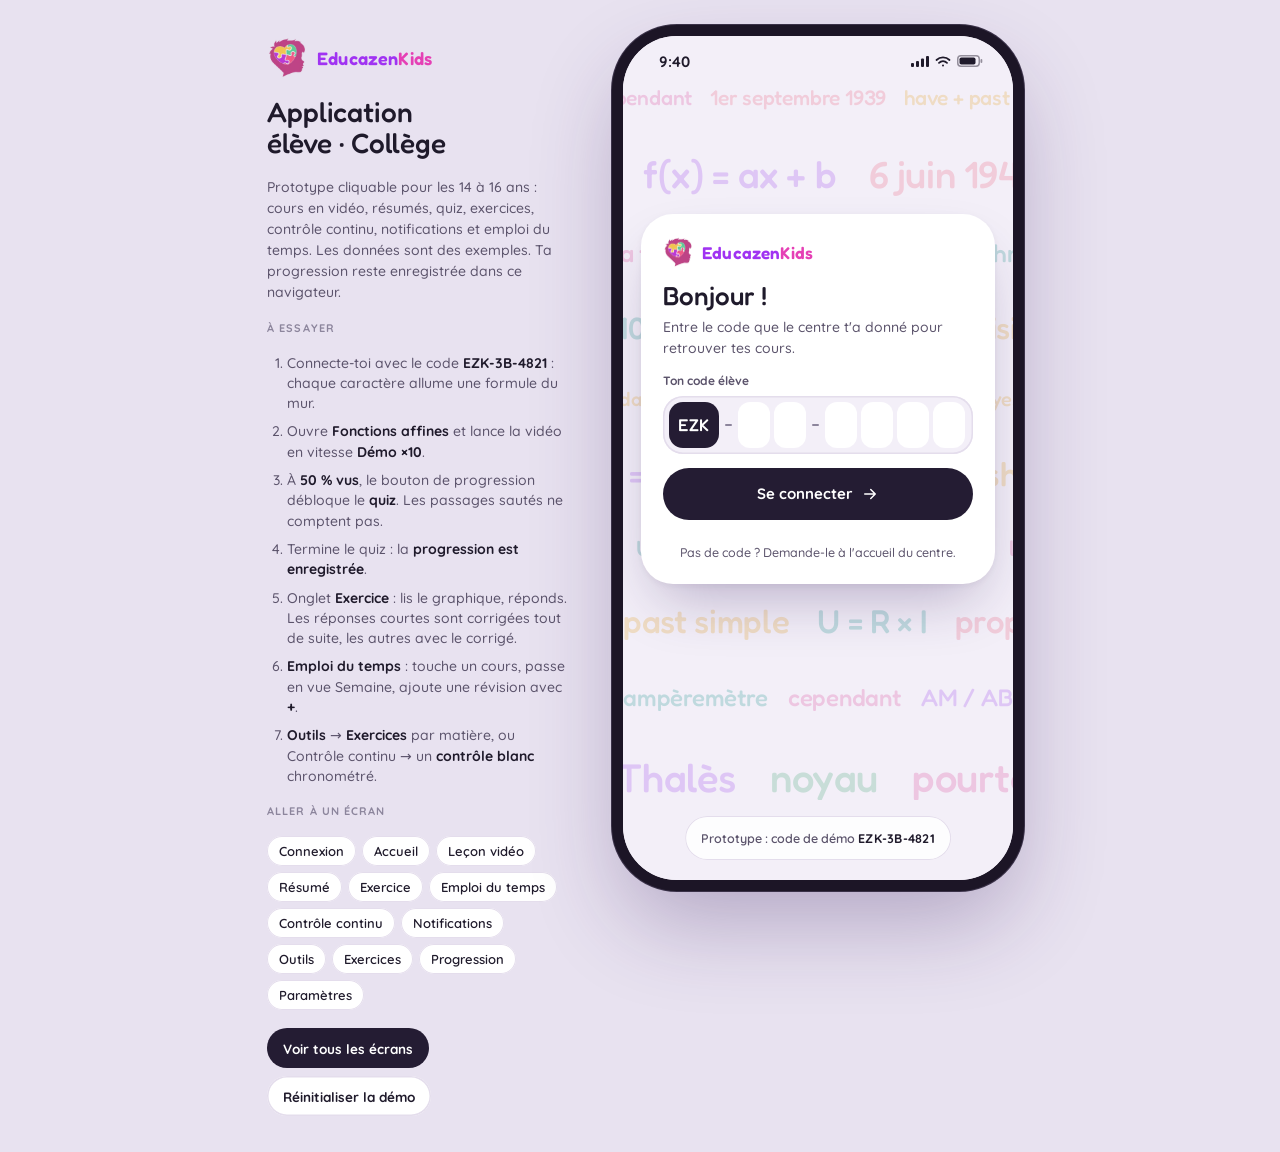
==== commit 2371153f: "Student-code login and exercises in the student app and the dashboard - Connexion: code only (EZK-3B" ====
--- a/prototype/educazenkids-college.html
+++ b/prototype/educazenkids-college.html
@@ -55,7 +55,7 @@
   font-size: 14px;
   -webkit-font-smoothing: antialiased;
 }
-button, input, select { font: inherit; color: inherit; }
+button, input, select, textarea { font: inherit; color: inherit; }
 button { cursor: pointer; background: none; border: 0; padding: 0; }
 button:disabled { cursor: not-allowed; }
 :focus-visible { outline: 3px solid var(--brand); outline-offset: 2px; }
@@ -452,12 +452,103 @@
 .copyrow { display: grid; grid-template-columns: 1fr auto; gap: 10px; align-items: center; background: var(--surface); border-radius: 20px; padding: 12px 12px 12px 16px; }
 .copyrow .v { font: 500 19px/1.2 var(--font-display); user-select: all; }
 
-/* ---------- splash ---------- */
-.splash { position: absolute; inset: 0; display: grid; grid-template-rows: 1fr auto; padding: 70px 24px 34px; background: radial-gradient(120% 70% at 50% 0%, #FFFFFF 0%, #F6EEFC 55%, var(--app) 100%); }
-.splash .logo { display: grid; place-items: center; align-content: center; gap: 24px; text-align: center; }
-.splash .logo img { width: 290px; height: auto; }
-.splash .logo p { margin: 0; color: var(--ink-2); line-height: 1.5; max-width: 300px; }
-.splash .cta { display: grid; gap: 10px; }
+/* ---------- connexion: le mur des cours ---------- */
+.login { position: absolute; inset: 0; background: var(--app); overflow: hidden; }
+.wall { position: absolute; inset: 0; display: grid; align-content: space-between; padding: 50px 0 80px; pointer-events: none; user-select: none; }
+.wrow { overflow: hidden; white-space: nowrap; font: 500 var(--fs)/1.15 var(--font-display); letter-spacing: -0.01em; }
+.wtrack { display: inline-flex; animation: drift var(--dur) linear infinite; }
+.wrow.rev .wtrack { animation-direction: reverse; }
+@keyframes drift { from { transform: translateX(0); } to { transform: translateX(-50%); } }
+.w { display: inline-block; padding-right: 0.85em; color: color-mix(in srgb, var(--c) 22%, var(--app)); transition: color 0.5s cubic-bezier(0.16, 1, 0.3, 1); }
+.w.lit { color: var(--c); animation: lit 0.6s cubic-bezier(0.16, 1, 0.3, 1); }
+.wall.ok .w { color: var(--c); transition-delay: calc(var(--i) * 9ms); }
+@keyframes lit { 0% { transform: scale(0.94); } 55% { transform: scale(1.06); } 100% { transform: none; } }
+.login-card {
+  position: absolute; left: 18px; right: 18px; top: 21.1%; z-index: 2;
+  display: grid; gap: 14px; padding: 22px 22px 14px; border-radius: 32px; background: var(--surface);
+  box-shadow: 0 2px 6px rgba(36, 28, 51, 0.05), 0 28px 60px -18px rgba(54, 27, 94, 0.32);
+}
+.login-card .brandmark img { width: 30px; }
+.login-card .wordmark { font-size: 17px; }
+.login-copy { display: grid; gap: 6px; }
+.login-copy p { margin: 0; color: var(--ink-2); line-height: 1.5; }
+.codefield { display: grid; gap: 8px; }
+.codefield label { font-size: 12px; font-weight: 700; color: var(--ink-2); }
+.codebox { position: relative; display: flex; align-items: center; gap: 6px; padding: 6px; border-radius: 20px; background: var(--app); box-shadow: inset 0 0 0 1.5px var(--line); transition: box-shadow 0.2s; }
+.codebox:focus-within { box-shadow: inset 0 0 0 2px var(--brand), 0 0 0 4px rgba(147, 51, 234, 0.14); }
+.codebox.bad { box-shadow: inset 0 0 0 2px var(--coral); }
+.codebox .pre { height: 46px; padding: 0 9px; border-radius: 14px; background: var(--pill); color: #fff; display: grid; place-items: center; font: 500 17px/1 var(--font-display); letter-spacing: 0.04em; }
+.codebox .dash { width: 7px; height: 2px; border-radius: 2px; background: var(--ink-3); flex: none; }
+.codebox .cells { display: flex; gap: 4px; }
+.codebox .cell { width: 32px; height: 46px; border-radius: 12px; background: var(--surface); display: grid; place-items: center; font: 500 24px/1 var(--font-display); color: var(--ink); position: relative; }
+.codebox .cell.full { box-shadow: inset 0 -3px 0 var(--brand-soft); }
+.codebox:focus-within .cell.next:not(.full)::after { content: ""; width: 2px; height: 22px; border-radius: 2px; background: var(--brand); animation: caret 1s steps(1) infinite; }
+@keyframes caret { 50% { opacity: 0; } }
+.codebox input { position: absolute; inset: 0; width: 100%; height: 100%; opacity: 0; border: 0; font-size: 16px; cursor: text; }
+.login-slot { min-height: 36px; display: grid; align-content: center; }
+.login-msg { margin: 0; color: #B3123C; font-weight: 700; font-size: 13px; line-height: 1.4; text-align: center; text-wrap: balance; }
+.login-help { margin: 0; text-align: center; font-size: 12.5px; color: var(--ink-2); }
+.login-card.done { min-height: 370px; justify-items: center; align-content: center; text-align: center; gap: 10px; padding: 30px 22px 26px; animation: pop 0.35s cubic-bezier(0.16, 1, 0.3, 1); }
+@keyframes pop { from { opacity: 0.4; transform: translateY(14px); } to { opacity: 1; transform: none; } }
+.login-card.done .avatar { width: 64px; height: 64px; font-size: 22px; }
+.login-card.done p { margin: 0; color: var(--ink-2); }
+.login-card.done .saved { margin-top: 6px; }
+.login-demo { position: absolute; left: 50%; bottom: 20px; transform: translateX(-50%); z-index: 2; white-space: nowrap; min-height: 44px; padding: 0 16px; border-radius: 999px; background: rgba(255, 255, 255, 0.86); box-shadow: inset 0 0 0 1px var(--line); font-size: 12.5px; font-weight: 600; color: var(--ink-2); }
+.login-demo b { color: var(--ink); font-weight: 700; letter-spacing: 0.02em; }
+.login-demo:hover { box-shadow: inset 0 0 0 1.5px var(--brand); }
+
+/* ---------- exercises ---------- */
+.fig { margin: 16px 0 0; padding: 14px 14px 10px; border-radius: 22px; background: var(--surface); box-shadow: inset 0 0 0 1.5px var(--cs); display: grid; gap: 8px; }
+.fig > svg { width: 100%; height: auto; max-height: 260px; display: block; }
+.fig svg text, .xthumb svg text { font-family: var(--font-body); font-weight: 700; }
+.fig figcaption { display: flex; align-items: center; justify-content: space-between; gap: 10px; font-size: 12px; font-weight: 600; color: var(--ink-2); }
+.fig figcaption > span { display: inline-flex; align-items: center; gap: 6px; }
+.fig figcaption .link { min-height: 32px; font-size: 12.5px; }
+.fig.big { margin: 0; padding: 16px; }
+.fig.big > svg { max-height: 360px; }
+.fig-thumb { margin: 0; padding: 4px 0; width: 100%; background: none; box-shadow: none; border-radius: 12px; display: block; cursor: zoom-in; }
+.fig-thumb > svg { width: 100%; height: auto; max-height: 150px; display: block; margin-inline: auto; }
+.exo-head { margin-top: 20px; display: grid; gap: 8px; justify-items: start; }
+.exo-head p { margin: 0; color: var(--ink-2); line-height: 1.55; }
+.xqs { list-style: none; margin: 18px 0 0; padding: 0; display: grid; gap: 12px; }
+.xq { background: var(--surface); border-radius: 22px; padding: 16px; display: grid; gap: 12px; box-shadow: var(--shadow); }
+.xq-head { display: grid; grid-template-columns: 30px 1fr; gap: 10px; align-items: start; }
+.xq-head p { margin: 4px 0 0; font-weight: 700; font-size: 15px; line-height: 1.4; }
+.xn { width: 30px; height: 30px; border-radius: 10px; background: var(--cs); color: var(--ink); display: grid; place-items: center; font: 500 16px/1 var(--font-display); }
+.xq.ok .xn { background: var(--teal); color: #fff; }
+.xq.review .xn { background: var(--gold-soft); color: #8A5B00; }
+.xin-row { display: flex; gap: 8px; }
+.xin { flex: 1; min-width: 0; height: 46px; border: 0; border-radius: 16px; padding: 0 14px; background: var(--app); box-shadow: inset 0 0 0 1.5px var(--line); font-weight: 600; font-size: 16px; }
+textarea.xin { height: auto; min-height: 84px; padding: 12px 14px; line-height: 1.45; resize: none; field-sizing: content; width: 100%; }
+textarea.xin[readonly] { min-height: 0; }
+.xin::placeholder { color: var(--ink-3); }
+.xin:focus { outline: none; box-shadow: inset 0 0 0 2px var(--brand), 0 0 0 4px rgba(147, 51, 234, 0.14); background: var(--surface); }
+.xin[readonly] { background: var(--surface-2); color: var(--ink-2); }
+.xq.ok .xin[readonly] { box-shadow: inset 0 0 0 1.5px var(--teal); }
+.xq.review .xin[readonly] { box-shadow: inset 0 0 0 1.5px #E7C77E; }
+.xq.retry .xin { box-shadow: inset 0 0 0 2px var(--coral); }
+.xin-row .btn { height: 46px; }
+.xmsg { display: flex; flex-wrap: wrap; align-items: center; justify-content: space-between; gap: 6px 12px; padding: 10px 12px; border-radius: 14px; background: var(--coral-soft); color: #8E1537; font-weight: 600; font-size: 13px; }
+.xmsg .link { min-height: 32px; color: #8E1537; text-decoration: underline; text-underline-offset: 3px; }
+.xcorr { display: grid; gap: 4px; padding: 12px 14px; border-radius: 16px; background: var(--app); line-height: 1.5; color: var(--ink-2); font-size: 14px; }
+.xcorr b { color: var(--ink); display: inline-flex; align-items: center; gap: 6px; }
+.xcorr.ok { background: var(--teal-soft); }
+.xcorr.ok b { color: #05625C; }
+.xcorr.review { background: var(--gold-soft); }
+.xcorr.review b { color: #8A5B00; }
+.xself { display: grid; gap: 8px; }
+.xself > span { font-size: 12.5px; font-weight: 700; color: var(--ink-2); }
+.xself .row .btn { flex: 1; }
+.tag.gold { background: var(--gold-soft); color: #8A5B00; }
+.quiz-foot .btn:disabled { background: #E3DCEC; color: var(--ink-2); }
+.xtally { display: flex; gap: 10px; justify-content: center; }
+.xtally span { width: 48px; height: 48px; border-radius: 16px; display: grid; place-items: center; }
+.xtally .ok { background: var(--teal); color: #fff; }
+.xtally .review { background: var(--gold-soft); color: #8A5B00; box-shadow: inset 0 0 0 1.5px #E7C77E; }
+.exo-row { grid-template-columns: 58px 1fr auto; }
+.exo-row .lic { width: 58px; height: 58px; border-radius: 16px; }
+.xthumb { width: 58px; height: 58px; border-radius: 16px; background: var(--surface); box-shadow: inset 0 0 0 1.5px var(--cs); display: grid; place-items: center; padding: 5px; overflow: hidden; }
+.xthumb svg { width: 100%; height: 100%; }
 
 /* ---------- toast ---------- */
 .toast { position: absolute; left: 20px; right: 20px; top: 52px; z-index: 30; padding: 13px 16px; border-radius: 18px; background: var(--pill); color: #fff; font-weight: 600; display: flex; gap: 10px; align-items: center; box-shadow: 0 12px 30px rgba(36,28,51,0.3); animation: up 0.25s ease-out; }
@@ -477,20 +568,28 @@
 .gallery-head { display: flex; justify-content: center; align-items: center; gap: 16px; padding: 30px 24px 0; flex-wrap: wrap; }
 .gallery-head h1 { margin: 0; font: 500 26px/1.1 var(--font-display); }
 @media (max-width: 520px) { .gallery .phone { width: 390px; height: 844px; border-radius: 54px; } .gallery { padding-inline: 0; } }
+.exo-foot::before { content: ""; position: absolute; inset: -34px -24px -28px; z-index: -1; background: linear-gradient(to bottom, rgba(243, 239, 248, 0), var(--app) 42%); pointer-events: none; }
+.login:focus-within .wtrack { animation-play-state: paused; }
+.xdone { display: inline-flex; align-items: center; gap: 4px; margin-top: 2px; font-size: 12px; font-weight: 700; color: #05625C !important; }
+.result-steps { margin-top: 0; }
+.result-steps .step { background: var(--surface); }
+.result-steps .step.done { background: var(--teal); }
 
 </style>
 <main class="stage" id="stage">
   <aside class="guide" aria-label="Guide du prototype">
     <div class="guide-brand"><img id="guide-mark" alt=""><span class="wordmark"><span class="e">Educazen</span><span class="k">Kids</span></span></div>
     <h1>Application élève · Collège</h1>
-    <p>Prototype cliquable pour les 14 à 16 ans : cours en vidéo, résumés, quiz, contrôle continu, notifications et emploi du temps. Les données sont des exemples. Ta progression reste enregistrée dans ce navigateur.</p>
+    <p>Prototype cliquable pour les 14 à 16 ans : cours en vidéo, résumés, quiz, exercices, contrôle continu, notifications et emploi du temps. Les données sont des exemples. Ta progression reste enregistrée dans ce navigateur.</p>
     <span class="label">À essayer</span>
     <ol>
+      <li>Connecte-toi avec le code <b>EZK-3B-4821</b> : chaque caractère allume une formule du mur.</li>
       <li>Ouvre <b>Fonctions affines</b> et lance la vidéo en vitesse <b>Démo ×10</b>.</li>
       <li>À <b>50 % vus</b>, le bouton de progression débloque le <b>quiz</b>. Les passages sautés ne comptent pas.</li>
       <li>Termine le quiz : la <b>progression est enregistrée</b>.</li>
+      <li>Onglet <b>Exercice</b> : lis le graphique, réponds. Les réponses courtes sont corrigées tout de suite, les autres avec le corrigé.</li>
       <li><b>Emploi du temps</b> : touche un cours, passe en vue Semaine, ajoute une révision avec <b>+</b>.</li>
-      <li><b>Outils</b> → Contrôle continu → lance un <b>contrôle blanc</b> chronométré.</li>
+      <li><b>Outils</b> → <b>Exercices</b> par matière, ou Contrôle continu → un <b>contrôle blanc</b> chronométré.</li>
     </ol>
     <span class="label">Aller à un écran</span>
     <div class="jump">
@@ -498,10 +597,12 @@
       <button data-act="jump" data-to="home">Accueil</button>
       <button data-act="jump" data-to="video">Leçon vidéo</button>
       <button data-act="jump" data-to="resume">Résumé</button>
+      <button data-act="jump" data-to="exo">Exercice</button>
       <button data-act="jump" data-to="schedule">Emploi du temps</button>
       <button data-act="jump" data-to="controle">Contrôle continu</button>
       <button data-act="jump" data-to="notifs">Notifications</button>
       <button data-act="jump" data-to="tools">Outils</button>
+      <button data-act="jump" data-to="exos">Exercices</button>
       <button data-act="jump" data-to="progress">Progression</button>
       <button data-act="jump" data-to="settings">Paramètres</button>
     </div>
@@ -519,6 +620,85 @@
 <script>
 const LOGO_FULL = '[data-uri]';
 const LOGO_MARK = '[data-uri]';
+
+</script>
+<script>
+/* Exercise figures: the images teachers post with an exercise, drawn as SVG.
+   One source for both prototypes: prototype/src/build.js inlines this file into the student app,
+   and web/dashboard.html loads it, so the teacher and the student see the same drawing. */
+const figEsc = s => String(s).replace(/[&<>"]/g, ch => ({ '&': '&amp;', '<': '&lt;', '>': '&gt;', '"': '&quot;' }[ch]));
+const FIG_INK = '#1F1A2B', FIG_MUTE = '#5B536B', FIG_GRID = '#ECE6F3';
+const figTxt = (x, y, t, o = {}) => `<text x="${x}" y="${y}" text-anchor="${o.a || 'middle'}" font-size="${o.fs || 10.5}" fill="${o.c || FIG_MUTE}">${figEsc(t)}</text>`;
+const figLine = (x1, y1, x2, y2, c = FIG_INK, w = 1.5, extra = '') => `<line x1="${x1}" y1="${y1}" x2="${x2}" y2="${y2}" stroke="${c}" stroke-width="${w}" stroke-linecap="round" ${extra}/>`;
+const figArrowR = (x, y) => `<path d="M${x - 6} ${y - 4} L${x} ${y} L${x - 6} ${y + 4}" fill="none" stroke="${FIG_INK}" stroke-width="1.5" stroke-linecap="round" stroke-linejoin="round"/>`;
+const figArrowU = (x, y) => `<path d="M${x - 4} ${y + 6} L${x} ${y} L${x + 4} ${y + 6}" fill="none" stroke="${FIG_INK}" stroke-width="1.5" stroke-linecap="round" stroke-linejoin="round"/>`;
+const FIGURES = {
+  affine() {
+    const u = 30, ml = 20, mt = 14;
+    const X = v => ml + (v + 2) * u, Y = v => mt + (4 - v) * u;
+    let s = '';
+    for (let v = -2; v <= 4; v++) s += figLine(X(v), Y(-2), X(v), Y(4), FIG_GRID, 1) + figLine(X(-2), Y(v), X(4), Y(v), FIG_GRID, 1);
+    s += figLine(X(-2), Y(0), X(4) + 10, Y(0)) + figArrowR(X(4) + 10, Y(0)) + figLine(X(0), Y(-2), X(0), Y(4) - 8) + figArrowU(X(0), Y(4) - 8);
+    [-2, -1, 1, 2, 3].forEach(v => { s += figTxt(X(v), Y(0) + 15, String(v).replace('-', '−')) + (v > -2 ? figTxt(X(0) - 7, Y(v) + 4, String(v).replace('-', '−'), { a: 'end' }) : ''); });
+    s += figTxt(X(0) - 7, Y(0) + 15, 'O', { a: 'end' });
+    s += figLine(X(2), Y(3), X(2), Y(0), '#9333EA', 1.3, 'stroke-dasharray="3 4" opacity="0.6"') + figLine(X(2), Y(3), X(0), Y(3), '#9333EA', 1.3, 'stroke-dasharray="3 4" opacity="0.6"');
+    s += figLine(X(-0.5), Y(-2), X(2.5), Y(4), '#9333EA', 2.6);
+    s += `<circle cx="${X(0)}" cy="${Y(-1)}" r="4" fill="#fff" stroke="#9333EA" stroke-width="2.4"/><circle cx="${X(2)}" cy="${Y(3)}" r="4" fill="#fff" stroke="#9333EA" stroke-width="2.4"/>`;
+    s += figTxt(X(2.5) + 6, Y(3.6), '(d)', { a: 'start', fs: 12.5, c: '#6B21A8' });
+    return { w: X(4) + 22, h: Y(-2) + 10, s };
+  },
+  ohm() {
+    const ml = 40, mt = 28, px = 37.5, py = 25;
+    const X = i => ml + i * 100 * px, Y = v => mt + (6 - v) * py;
+    let s = '';
+    for (let k = 0; k <= 6; k++) s += figLine(X(k / 100), Y(0), X(k / 100), Y(6), FIG_GRID, 1) + figLine(X(0), Y(k), X(0.06), Y(k), FIG_GRID, 1);
+    s += figLine(X(0), Y(0), X(0.06) + 12, Y(0)) + figArrowR(X(0.06) + 12, Y(0)) + figLine(X(0), Y(0), X(0), Y(6) - 10) + figArrowU(X(0), Y(6) - 10);
+    for (let k = 1; k <= 6; k++) s += figTxt(X(k / 100), Y(0) + 15, `0,0${k}`, { fs: 9.5 }) + figTxt(X(0) - 7, Y(k) + 4, String(k), { a: 'end' });
+    s += figTxt(X(0) - 7, Y(0) + 15, '0', { a: 'end' }) + figTxt(X(0.06) + 16, Y(0) + 4, 'I (A)', { a: 'start', c: FIG_INK }) + figTxt(X(0) + 8, Y(6) - 10, 'U (V)', { a: 'start', c: FIG_INK });
+    s += figLine(X(0), Y(0), X(0.06), Y(6), '#088D84', 2.4);
+    [[0.01, 1], [0.02, 2], [0.03, 3], [0.05, 5]].forEach(([i, v]) => { const x = X(i), y = Y(v); s += `<path d="M${x - 4} ${y - 4}l8 8M${x + 4} ${y - 4}l-8 8" stroke="${FIG_INK}" stroke-width="1.8" stroke-linecap="round"/>`; });
+    return { w: X(0.06) + 52, h: Y(0) + 24, s };
+  },
+  thales() {
+    const A = [135, 22], B = [28, 176], C = [242, 176], k = 0.4;
+    const M = [A[0] + (B[0] - A[0]) * k, A[1] + (B[1] - A[1]) * k], N = [A[0] + (C[0] - A[0]) * k, A[1] + (C[1] - A[1]) * k];
+    const chev = (x, y, c) => `<path d="M${x - 7} ${y - 4.5}l4.5 4.5-4.5 4.5M${x - 1} ${y - 4.5}l4.5 4.5-4.5 4.5" fill="none" stroke="${c}" stroke-width="1.6" stroke-linecap="round" stroke-linejoin="round"/>`;
+    let s = `<path d="M${A} L${B} L${C} Z" fill="#F6F0FD" stroke="${FIG_INK}" stroke-width="2" stroke-linejoin="round"/>`;
+    s += figLine(M[0], M[1], N[0], N[1], '#9333EA', 2.6) + chev((M[0] + N[0]) / 2, M[1], '#9333EA') + chev((B[0] + C[0]) / 2, B[1], FIG_INK);
+    [A, B, C, M, N].forEach(p => { s += `<circle cx="${p[0]}" cy="${p[1]}" r="2.8" fill="${FIG_INK}"/>`; });
+    s += figTxt(A[0], A[1] - 9, 'A', { c: FIG_INK, fs: 12.5 }) + figTxt(B[0] - 8, B[1] + 16, 'B', { c: FIG_INK, fs: 12.5 }) + figTxt(C[0] + 8, C[1] + 16, 'C', { c: FIG_INK, fs: 12.5 });
+    s += figTxt(M[0] - 9, M[1] + 5, 'M', { a: 'end', c: FIG_INK, fs: 12.5 }) + figTxt(N[0] + 9, N[1] + 5, 'N', { a: 'start', c: FIG_INK, fs: 12.5 });
+    s += figTxt(98, 52, '4 cm', { a: 'end' }) + figTxt((B[0] + C[0]) / 2, B[1] + 17, '7,5 cm');
+    return { w: 272, h: 200, s };
+  },
+  cell() {
+    const g = '#2E9D68';
+    let s = `<ellipse cx="118" cy="98" rx="100" ry="72" fill="#E9F6EF" stroke="${g}" stroke-width="3.5"/>`;
+    s += `<ellipse cx="160" cy="70" rx="11" ry="5" fill="${g}" opacity="0.28" transform="rotate(-20 160 70)"/><ellipse cx="152" cy="134" rx="12" ry="5" fill="${g}" opacity="0.28" transform="rotate(15 152 134)"/><ellipse cx="62" cy="128" rx="10" ry="4.5" fill="${g}" opacity="0.28" transform="rotate(-35 62 128)"/><circle cx="185" cy="102" r="4" fill="${g}" opacity="0.3"/><circle cx="48" cy="84" r="3.5" fill="${g}" opacity="0.3"/>`;
+    s += `<ellipse cx="100" cy="90" rx="31" ry="26" fill="#C7EAD5" stroke="${g}" stroke-width="2"/><circle cx="109" cy="84" r="6" fill="${g}" opacity="0.55"/><path d="M84 92c4-6 8 4 12-2s7 4 11 0M88 102c5-4 9 3 13-1" fill="none" stroke="${g}" stroke-width="1.3" opacity="0.6" stroke-linecap="round"/>`;
+    const lead = (x1, y1, y, n) => figLine(x1, y1, 252, y, FIG_INK, 1.3) + `<circle cx="${x1}" cy="${y1}" r="2.6" fill="${FIG_INK}"/><circle cx="264" cy="${y}" r="12" fill="#fff" stroke="${FIG_INK}" stroke-width="1.6"/>` + figTxt(264, y + 4.5, String(n), { c: FIG_INK, fs: 12.5 });
+    s += lead(176, 39, 34, 1) + lead(186, 116, 98, 2) + lead(124, 106, 162, 3);
+    return { w: 284, h: 190, s };
+  },
+  frise() {
+    const x = yr => 22 + (yr - 1939) * 38, y = 86;
+    let s = `<rect x="14" y="${y - 4}" width="${x(1946) - 8}" height="8" rx="4" fill="#FDE6EB"/>`;
+    for (let yr = 1939; yr <= 1945; yr++) s += figLine(x(yr), y - 7, x(yr), y + 7, FIG_MUTE, 1.3) + figTxt(x(yr), y + 22, String(yr));
+    [['A', 1939 + 8 / 12], ['B', 1941 + 5.5 / 12], ['C', 1944 + 5.2 / 12], ['D', 1945 + 4.2 / 12]].forEach(([l, yr]) => {
+      const cx = x(yr);
+      s += figLine(cx, y, cx, 52, '#E8506F', 2) + `<circle cx="${cx}" cy="${y}" r="4.5" fill="#E8506F"/><circle cx="${cx}" cy="38" r="13" fill="#fff" stroke="#E8506F" stroke-width="2.4"/>` + figTxt(cx, 42.5, l, { c: FIG_INK, fs: 13 });
+    });
+    return { w: x(1946) + 18, h: 124, s };
+  },
+};
+// alt: accessible description (omit for a decorative thumbnail); standalone: a self-contained file for an <img> (dashboard).
+function drawFigure(id, o = {}) {
+  const f = FIGURES[id]();
+  const a11y = o.alt ? `role="img" aria-label="${figEsc(o.alt)}"` : 'aria-hidden="true" focusable="false"';
+  const own = o.standalone ? ` xmlns="http://www.w3.org/2000/svg" width="${f.w}" height="${f.h}" font-family="Quicksand, Segoe UI, system-ui, sans-serif" font-weight="700"` : '';
+  return `<svg viewBox="0 0 ${f.w} ${f.h}"${own} ${a11y}>${o.standalone ? `<rect width="${f.w}" height="${f.h}" fill="#FFFFFF"/>` : ''}${f.s}</svg>`;
+}
+const figureDataURI = id => 'data:image/svg+xml;charset=utf-8,' + encodeURIComponent(drawFigure(id, { standalone: true }));
 
 </script>
 <script>
@@ -784,6 +964,120 @@
 ];
 const LMAP = Object.fromEntries(LESSONS.map(l => [l.id, l]));
 
+/* Exercises posted by the teachers. kind 'image': a figure the teacher posted, with questions about it; kind 'questions': questions only.
+   Question t 'short': checked automatically against a (accepted answers); t 'open': the student reveals the corrigé c and marks themselves.
+   step: true makes the exercise the lesson's 4th step (« Exercice fait »); the others are extra practice linked to a lesson. */
+const EXERCISES = [
+  {
+    id: 'ex-affine', subject: 'maths', lesson: 'affine', step: true, kind: 'image', figure: 'affine', min: 10, teacher: 'Mme Benali',
+    title: 'Lire une droite',
+    intro: 'La droite (d) représente une fonction affine f. Lis le graphique pour répondre.',
+    alt: "Repère quadrillé avec la droite (d), qui monte de gauche à droite et passe par deux points marqués.",
+    qs: [
+      { t: 'short', q: "Lis l'ordonnée à l'origine b.", a: ['-1'], ph: 'b = …', c: "La droite coupe l'axe des ordonnées au point (0 ; −1), donc b = −1." },
+      { t: 'short', q: 'Calcule le coefficient directeur a.', a: ['2'], ph: 'a = …', c: 'La droite passe par (0 ; −1) et (2 ; 3) : a = (3 − (−1)) / (2 − 0) = 4 / 2 = 2.' },
+      { t: 'open', q: "Écris l'expression de f(x).", c: 'f(x) = 2x − 1, avec a = 2 et b = −1.' },
+    ],
+  },
+  {
+    id: 'ex-thales', subject: 'maths', lesson: 'thales', step: true, kind: 'image', figure: 'thales', min: 10, teacher: 'Mme Benali',
+    title: 'Calculer une longueur avec Thalès',
+    intro: 'Sur la figure, M ∈ [AB], N ∈ [AC] et (MN) // (BC). On donne AM = 4 cm, AB = 10 cm et BC = 7,5 cm.',
+    alt: 'Triangle ABC avec le segment [MN] parallèle à [BC]. AM mesure 4 cm et BC 7,5 cm.',
+    qs: [
+      { t: 'short', q: 'Calcule le rapport AM / AB.', a: ['0.4', '2/5', '4/10'], c: 'AM / AB = 4 / 10 = 0,4.' },
+      { t: 'short', q: 'Calcule la longueur MN, en cm.', a: ['3'], ph: 'MN = …', c: 'MN / BC = AM / AB, donc MN = 7,5 × 0,4 = 3 cm.' },
+      { t: 'open', q: 'Justifie que tu peux utiliser le théorème de Thalès.', c: 'M est sur [AB], N est sur [AC] et les droites (MN) et (BC) sont parallèles : on est dans la configuration de Thalès.' },
+    ],
+  },
+  {
+    id: 'ex-produit-nul', subject: 'maths', lesson: 'produit-nul', step: true, kind: 'questions', min: 8, teacher: 'Mme Benali',
+    title: 'Résoudre des équations produit nul',
+    intro: 'Résous ces équations sur ton cahier, puis compare avec la correction.',
+    qs: [
+      { t: 'open', q: 'Résous (x + 2)(3x − 6) = 0.', c: 'x + 2 = 0 ou 3x − 6 = 0, donc x = −2 ou x = 2.' },
+      { t: 'short', q: "Combien de solutions a l'équation (x − 5)(x − 5) = 0 ?", a: ['1', 'une', 'une solution', 'une seule', 'une seule solution'], c: 'Les deux facteurs sont identiques : x − 5 = 0 donne une seule solution, x = 5.' },
+    ],
+  },
+  {
+    id: 'ex-stats', subject: 'maths', lesson: 'stats', kind: 'questions', min: 6, teacher: 'Mme Benali',
+    title: 'Moyenne, médiane, étendue',
+    intro: 'Voici les notes d\'Inès ce trimestre : 12, 15, 9, 14 et 10.',
+    qs: [
+      { t: 'short', q: 'Calcule la moyenne de ces notes.', a: ['12'], c: '(12 + 15 + 9 + 14 + 10) / 5 = 60 / 5 = 12.' },
+      { t: 'short', q: 'Quelle est la médiane ?', a: ['12'], c: 'Rangées dans l\'ordre : 9, 10, 12, 14, 15. La valeur du milieu est 12.' },
+      { t: 'short', q: "Calcule l'étendue.", a: ['6'], c: 'Étendue = 15 − 9 = 6.' },
+    ],
+  },
+  {
+    id: 'ex-ohm', subject: 'pc', lesson: 'ohm', step: true, kind: 'image', figure: 'ohm', min: 10, teacher: 'M. Idrissi',
+    title: 'Exploiter le graphique U = f(I)',
+    intro: "Au TP, on a mesuré la tension U aux bornes d'un conducteur ohmique pour plusieurs intensités I.",
+    alt: "Graphique de la tension U en volts en fonction de l'intensité I en ampères : les mesures sont alignées sur une droite qui passe par l'origine.",
+    qs: [
+      { t: 'short', q: 'Lis la tension U pour I = 0,04 A, en volts.', a: ['4'], ph: 'U = …', c: 'Sur la droite, I = 0,04 A correspond à U = 4 V.' },
+      { t: 'short', q: 'Calcule la résistance R, en ohms.', a: ['100'], ph: 'R = …', c: 'R = U / I = 4 / 0,04 = 100 Ω.' },
+      { t: 'open', q: 'Pourquoi peut-on dire que U et I sont proportionnelles ?', c: "Le graphique est une droite qui passe par l'origine." },
+    ],
+  },
+  {
+    id: 'ex-conversions', subject: 'pc', lesson: 'ohm', kind: 'questions', min: 5, teacher: 'M. Idrissi',
+    title: 'Convertir avant de calculer',
+    intro: "Avant d'utiliser U = R × I, mets toujours les grandeurs dans les bonnes unités.",
+    qs: [
+      { t: 'short', q: 'Convertis 250 mA en ampères.', a: ['0.25'], c: '250 mA = 250 / 1 000 A = 0,25 A.' },
+      { t: 'short', q: 'Convertis 1,5 kΩ en ohms.', a: ['1500'], c: '1,5 kΩ = 1,5 × 1 000 Ω = 1 500 Ω.' },
+      { t: 'short', q: 'R = 200 Ω et I = 0,03 A. Calcule U, en volts.', a: ['6'], c: 'U = R × I = 200 × 0,03 = 6 V.' },
+    ],
+  },
+  {
+    id: 'ex-cellule', subject: 'svt', lesson: 'genetique', step: true, kind: 'image', figure: 'cell', min: 6, teacher: 'M. Ouali',
+    title: 'Légender une cellule',
+    intro: 'Ce schéma représente une cellule animale. Trois parties sont numérotées.',
+    alt: 'Schéma d\'une cellule animale : 1 montre le contour, 2 l\'intérieur, 3 la grosse structure ronde près du centre.',
+    qs: [
+      { t: 'short', q: 'Quel numéro désigne le noyau ?', a: ['3'], c: 'Le noyau (3) est la grosse structure arrondie, près du centre de la cellule.' },
+      { t: 'open', q: "Où se trouve l'ADN dans cette cellule ?", c: 'Dans le noyau (3), sous forme de chromosomes.' },
+    ],
+  },
+  {
+    id: 'ex-argumentation', subject: 'fr', lesson: 'argumentation', kind: 'questions', min: 8, teacher: 'Mme Laurent',
+    title: 'Repérer la thèse et les connecteurs',
+    intro: "Lis ce paragraphe : « Les écrans devraient être limités le soir. En effet, leur lumière retarde l'endormissement. Par exemple, un élève qui joue jusqu'à minuit dort moins de huit heures. Cependant, certaines applications aident à réviser. »",
+    qs: [
+      { t: 'open', q: 'Quelle est la thèse défendue ?', c: 'Les écrans devraient être limités le soir.' },
+      { t: 'short', q: 'Quel connecteur introduit une objection ?', a: ['cependant'], c: '« Cependant » marque l\'opposition : il introduit une idée contraire.' },
+      { t: 'short', q: "Quel connecteur annonce l'exemple ?", a: ['par exemple'], c: '« Par exemple » annonce l\'illustration de l\'argument.' },
+    ],
+  },
+  {
+    id: 'ex-present-perfect', subject: 'ang', lesson: 'present-perfect', step: true, kind: 'questions', min: 6, teacher: 'Mr Smith',
+    title: 'Present perfect or past simple?',
+    intro: 'Complete with the present perfect or the past simple.',
+    qs: [
+      { t: 'short', q: 'She ___ (live) in Agadir since 2019.', a: ['has lived', "she's lived"], c: '« since 2019 » : une action qui dure jusqu\'à maintenant, donc present perfect.' },
+      { t: 'short', q: 'I ___ (see) this film yesterday.', a: ['saw'], c: '« yesterday » est un moment terminé, donc past simple.' },
+      { t: 'open', q: 'Write one sentence with ever or never.', c: 'Par exemple : Have you ever been to Marrakech? / I have never seen snow.' },
+    ],
+  },
+  {
+    id: 'ex-ww2', subject: 'hg', lesson: 'ww2', step: true, kind: 'image', figure: 'frise', min: 6, teacher: 'Mme Haddad',
+    title: 'La frise 1939-1945',
+    intro: 'La frise place quatre événements de la Seconde Guerre mondiale, repérés A, B, C et D.',
+    alt: 'Frise chronologique de 1939 à 1945 avec quatre repères : A fin 1939, B mi-1941, C mi-1944, D au printemps 1945.',
+    qs: [
+      { t: 'short', q: 'Quelle lettre marque le débarquement en Normandie ?', a: ['c'], c: 'Le débarquement a lieu le 6 juin 1944 : c\'est le repère C.' },
+      { t: 'open', q: 'Explique pourquoi on parle de guerre totale.', c: "Toutes les ressources des pays sont mobilisées : l'économie, les populations civiles et la propagande." },
+    ],
+  },
+];
+const XMAP = Object.fromEntries(EXERCISES.map(x => [x.id, x]));
+EXERCISES.forEach(x => { if (x.step) LMAP[x.lesson].exo = x.id; });
+
+/* Student codes the centre hands out: EZK- + class + 4 digits. One sample student in this prototype. */
+const CODE_PREFIX = 'EZK';
+const CODES = { '3B4821': STUDENT };
+
 const WEEK = [
   { date: '2026-10-12', dw: 'Lun', d: 12, long: 'Lundi 12 octobre' },
   { date: '2026-10-13', dw: 'Mar', d: 13, long: 'Mardi 13 octobre' },
@@ -927,6 +1221,10 @@
   type: '<path d="M4 7V4h16v3M9 20h6M12 4v16"/>',
   trash: '<path d="M3 6h18M8 6V4h8v2M19 6l-1 14a2 2 0 0 1-2 2H8a2 2 0 0 1-2-2L5 6"/>',
   coffee: '<path d="M17 8h1a4 4 0 1 1 0 8h-1"/><path d="M3 8h14v9a4 4 0 0 1-4 4H7a4 4 0 0 1-4-4Z"/><path d="M6 2v2M10 2v2M14 2v2"/>',
+  exo: '<path d="m3 17 2 2 4-4"/><path d="m3 7 2 2 4-4"/><path d="M13 6h8M13 12h8M13 18h8"/>',
+  image: '<rect x="3" y="3" width="18" height="18" rx="3"/><circle cx="9" cy="9" r="2"/><path d="m21 15-3.1-3.1a2 2 0 0 0-2.8 0L6 21"/>',
+  zoom: '<path d="M15 3h6v6M9 21H3v-6M21 3l-7 7M3 21l7-7"/>',
+  logout: '<path d="M9 21H5a2 2 0 0 1-2-2V5a2 2 0 0 1 2-2h4"/><path d="m16 17 5-5-5-5M21 12H9"/>',
 };
 const ic = (name, size = 20) => `<svg class="ic" width="${size}" height="${size}" viewBox="0 0 24 24" fill="none" stroke="currentColor" stroke-width="2" stroke-linecap="round" stroke-linejoin="round" aria-hidden="true">${ICONS[name] || ''}</svg>`;
 const STATUS_ICONS = '<span class="row" style="gap:6px"><svg width="18" height="11" viewBox="0 0 18 11" fill="currentColor" aria-hidden="true"><rect x="0" y="7" width="3" height="4" rx="1"/><rect x="5" y="5" width="3" height="6" rx="1"/><rect x="10" y="2.5" width="3" height="8.5" rx="1"/><rect x="15" y="0" width="3" height="11" rx="1"/></svg><svg width="16" height="11" viewBox="0 0 16 11" fill="none" stroke="currentColor" stroke-width="1.8" stroke-linecap="round" aria-hidden="true"><path d="M1.5 4a9.5 9.5 0 0 1 13 0"/><path d="M4 6.8a6 6 0 0 1 8 0"/><circle cx="8" cy="9.4" r="1" fill="currentColor" stroke="none"/></svg><svg width="26" height="12" viewBox="0 0 26 12" fill="none" aria-hidden="true"><rect x="0.75" y="0.75" width="21.5" height="10.5" rx="3.2" stroke="currentColor" stroke-opacity=".45" stroke-width="1.5"/><rect x="2.5" y="2.5" width="16" height="7" rx="1.8" fill="currentColor"/><rect x="23.5" y="4" width="1.8" height="4" rx=".9" fill="currentColor" fill-opacity=".45"/></svg></span>';
@@ -952,12 +1250,14 @@
     exams: [],
     reminders: { m4: true },
     settings: { dys: false, calm: false, notif: { cours: true, controles: true, edt: true, rappels: true } },
+    exos: { 'ex-thales': { done: true, ok: 3, n: 3 } },
+    signedIn: false,
   };
 }
 function load() {
   try {
     const raw = localStorage.getItem(STORE_KEY);
-    if (raw) { const p = JSON.parse(raw); if (p && p.v === 1 && p.lessons) return p; }
+    if (raw) { const p = JSON.parse(raw); if (p && p.v === 1 && p.lessons) { if (!p.exos) p.exos = seed().exos; return p; } }
   } catch (e) { /* storage unavailable: start from the sample data */ }
   return seed();
 }
@@ -974,7 +1274,7 @@
 function countOnes(s) { let n = 0; for (let i = 0; i < s.length; i++) if (s.charCodeAt(i) === 49) n++; return n; }
 
 /* ---------- app state ---------- */
-const S0 = () => ({ screen: 'splash', stack: [], subject: 'all', lessonId: 'affine', tab: 'video', quiz: null, day: TODAY, schedView: 'day', sheet: null, notifFilter: 'all', ficheQ: '', formError: '' });
+const S0 = () => ({ screen: 'splash', stack: [], subject: 'all', lessonId: 'affine', tab: 'video', quiz: null, exo: null, exoSubject: 'all', login: { v: '', err: '', ok: false }, focus: null, day: TODAY, schedView: 'day', sheet: null, notifFilter: 'all', ficheQ: '', formError: '' });
 let S = S0();
 const V = { id: null, t: 0, rate: 1, playing: false, cc: true, w: null, count: 0, raf: 0, last: 0, lastSave: 0, unlocked: false, segAt: 0 };
 const T = { mode: 'focus', total: 1500, left: 1500, running: false, cycle: 1, iv: 0 };
@@ -993,8 +1293,12 @@
   if (L.video) parts.push(Math.min(watchedSec(L) / (L.video.duration / 2), 1));
   parts.push(p.resumeRead ? 1 : 0);
   if (L.quiz) parts.push(p.quizPassed ? 1 : 0);
+  if (L.exo) parts.push(exoDone(L.exo) ? 1 : 0);
   return Math.round(parts.reduce((a, b) => a + b, 0) / parts.length * 100);
 }
+const exoDone = id => !!(P.exos[id] && P.exos[id].done);
+const lessonTabs = L => (L.type === 'vqr' ? ['video', 'resume', 'quiz'] : L.type === 'rq' ? ['resume', 'quiz'] : ['resume']).concat(L.exo ? ['exo'] : []);
+const typeLabel = L => TYPE_LABEL[L.type] + (L.exo ? ' · Exercice' : '');
 const allEvents = () => EVENTS.concat(P.events);
 const eventById = id => allEvents().concat(UPCOMING_EXTRA).find(e => e.id === id);
 const eventsOn = day => allEvents().filter(e => e.day === day).sort((a, b) => toMin(a.start) - toMin(b.start));
@@ -1014,7 +1318,7 @@
 }
 function lessonRow(L) {
   const sj = SUBJ[L.subject];
-  const meta = [TYPE_LABEL[L.type]];
+  const meta = [typeLabel(L)];
   if (L.video) meta.push(`${Math.round(L.video.duration / 60)} min`);
   return `<div class="lesson-row" role="button" tabindex="0" style="${sv(L.subject)}" data-act="openLesson" data-id="${L.id}">
     <span class="sq">${ic(sj.icon, 22)}</span>
@@ -1036,14 +1340,81 @@
 
 /* ---------- screens ---------- */
 const SCREENS = {};
-
-SCREENS.splash = () => `<div class="splash">
-  <div class="logo"><img src="${LOGO_FULL}" alt="EducazenKids, l'enseignement sur mesure">
-    <div class="stack" style="gap:8px;justify-items:center"><span class="eyebrow">Espace élève · Collège</span><h1 class="h-lg">Tes cours, à ton rythme</h1>
-    <p>Vidéos, résumés, quiz, contrôles et emploi du temps, au même endroit.</p></div></div>
-  <div class="cta"><button class="btn btn-dark block" data-act="nav" data-to="home">Se connecter</button>
-    <p class="small faint" style="text-align:center;margin:0">Prototype · données d'exemple</p></div>
-</div>`;
+const CHIP_NAMES = { all: 'Toutes', maths: 'Maths', pc: 'Physique-Chimie', svt: 'SVT', fr: 'Français', ang: 'Anglais', hg: 'Histoire-Géo' };
+
+/* ----- connexion: « le mur des cours » ----- */
+// The backdrop is the year's real content, taken from the lessons. Each typed character lights the entry marked k, a valid code lights them all.
+const WALL = [
+  { s: 21, off: 30, items: [['cependant', 'fr'], ['1er septembre 1939', 'hg', 2], ['have + past participle', 'ang'], ['0,05 A', 'pc'], ['la médiane', 'maths'], ['un gène', 'svt']] },
+  { s: 38, off: 90, items: [['ADN', 'svt'], ['f(x) = ax + b', 'maths', 0], ['6 juin 1944', 'hg'], ['since 2020', 'ang']] },
+  { s: 25, off: 10, items: [['la thèse', 'fr'], ['46 chromosomes', 'svt'], ['loi d\'Ohm', 'pc'], ['ever · never', 'ang'], ['guerre totale', 'hg']] },
+  { s: 31, off: 140, items: [['x = −1/2', 'maths'], ['100 Ω', 'pc'], ['en somme', 'fr'], ['I have visited', 'ang'], ['le noyau', 'svt']] },
+  { s: 20, off: 60, items: [['yesterday', 'ang'], ['de plus', 'fr'], ['5 V', 'pc'], ['1939-1945', 'hg'], ['A × B = 0', 'maths']] },
+  { s: 34, off: 20, items: [['a = (yB − yA) / (xB − xA)', 'maths'], ['she has lived', 'ang'], ['la Pologne', 'hg']] },
+  { s: 22, off: 110, items: [['l\'argument', 'fr'], ['U = f(I)', 'pc'], ['23 paires', 'svt'], ['for · since', 'ang'], ['(0 ; b)', 'maths']] },
+  { s: 33, off: 0, items: [['past simple', 'ang', 5], ['U = R × I', 'pc', 1], ['propagande', 'hg'], ['ainsi', 'fr']] },
+  { s: 24, off: 0, items: [['ampèremètre', 'pc'], ['cependant', 'fr', 4], ['AM / AB = AN / AC', 'maths'], ['chromosomes', 'svt'], ['8 mai 1945', 'hg']] },
+  { s: 40, off: 120, items: [['1944', 'hg'], ['Thalès', 'maths'], ['noyau', 'svt', 3], ['pourtant', 'fr']] },
+];
+function wallHTML(lit, all) {
+  let n = 0;
+  const rows = WALL.map((r, ri) => {
+    const one = () => r.items.map(([t, k, key]) => `<span class="w ${key != null && key < lit ? 'lit' : ''}" style="--c:${SUBJ[k].c};--i:${n++}" ${key != null ? `data-k="${key}"` : ''}>${esc(nb(t))}</span>`).join('');
+    return `<div class="wrow ${ri % 2 ? 'rev' : ''}" style="--fs:${r.s}px;--dur:${90 + r.s * 2}s"><div class="wtrack" style="margin-left:-${r.off}px">${one()}${one()}</div></div>`;
+  }).join('');
+  return `<div class="wall ${all ? 'ok' : ''}" aria-hidden="true">${rows}</div>`;
+}
+const LOGIN_HELP = '<p class="login-help">Pas de code ? Demande-le à l\'accueil du centre.</p>';
+const LOGIN_ERR = {
+  short: 'Ton code a 6 caractères après EZK : ta classe, puis 4 chiffres.',
+  format: "Ce code n'a pas le bon format. Il ressemble à EZK-3B-4821.",
+  unknown: "Ce code ne correspond à aucun élève. Vérifie-le, ou demande ton code à l'accueil.",
+};
+const cleanCode = s => { let v = String(s).toUpperCase().replace(/[^A-Z0-9]/g, ''); if (v.startsWith(CODE_PREFIX) && v.length > 6) v = v.slice(CODE_PREFIX.length); return v.slice(0, 6); };
+function codeCells(v, focusable) {
+  const cell = i => `<span class="cell ${v[i] ? 'full' : ''} ${focusable && i === Math.min(v.length, 5) ? 'next' : ''}">${esc(v[i] || '')}</span>`;
+  return `<span class="pre">${CODE_PREFIX}</span><span class="dash"></span><span class="cells">${cell(0)}${cell(1)}</span><span class="dash"></span><span class="cells">${cell(2)}${cell(3)}${cell(4)}${cell(5)}</span>`;
+}
+SCREENS.splash = c => {
+  const lg = c.login, who = lg.ok ? CODES[lg.v] : null;
+  const card = who
+    ? `<div class="login-card done" role="status"><span class="avatar">${who.initials}</span>
+        <h1 class="h-lg">Bonjour ${esc(who.first)} !</h1><p>${esc(who.klass)}</p>
+        <span class="saved">${ic('check', 18)} Code reconnu, on ouvre tes cours</span></div>`
+    : `<form class="login-card" id="loginForm" novalidate autocomplete="off">
+        <div class="brandmark"><img src="${LOGO_MARK}" alt=""><span class="wordmark"><span class="e">Educazen</span><span class="k">Kids</span></span></div>
+        <div class="login-copy"><h1 class="h-lg">Bonjour !</h1><p>Entre le code que le centre t'a donné pour retrouver tes cours.</p></div>
+        <div class="codefield"><label for="login-code">Ton code élève</label>
+          <div class="codebox ${lg.err ? 'bad' : ''}" id="codebox">${codeCells(lg.v, true)}
+            <input id="login-code" name="code" value="${esc(lg.v)}" maxlength="11" autocapitalize="characters" autocomplete="off" spellcheck="false" enterkeyhint="go" aria-describedby="login-slot" ${lg.err ? 'aria-invalid="true"' : ''}></div></div>
+        <button class="btn btn-dark block" type="submit">Se connecter ${ic('arrow', 18)}</button>
+        <div class="login-slot" id="login-slot">${lg.err ? `<p class="login-msg" role="alert">${esc(LOGIN_ERR[lg.err])}</p>` : LOGIN_HELP}</div>
+      </form>`;
+  return `<div class="login">${wallHTML(lg.err ? 0 : lg.v.length, !!who)}${card}
+    ${who ? '' : `<button class="login-demo" data-act="loginDemo">Prototype : code de démo <b>EZK-3B-4821</b></button>`}</div>`;
+};
+function paintLogin() {
+  const v = S.login.v;
+  document.querySelectorAll('#app .codebox .cell').forEach((el, i) => { el.textContent = v[i] || ''; el.classList.toggle('full', !!v[i]); el.classList.toggle('next', i === Math.min(v.length, 5)); });
+  document.querySelectorAll('#app .wall .w[data-k]').forEach(el => el.classList.toggle('lit', +el.dataset.k < v.length));
+  if (S.login.err) {
+    S.login.err = '';
+    const m = $('#login-slot'); if (m) m.innerHTML = LOGIN_HELP;
+    const b = $('#codebox'); if (b) b.classList.remove('bad');
+    const inp = $('#login-code'); if (inp) inp.removeAttribute('aria-invalid');
+  }
+}
+let loginTimer = 0;
+function loginSubmit() {
+  const v = S.login.v;
+  clearInterval(loginTimer);
+  S.login.err = v.length < 6 ? 'short' : !/^[0-9][A-Z][0-9]{4}$/.test(v) ? 'format' : !CODES[v] ? 'unknown' : '';
+  if (S.login.err) { S.focus = 'login-code'; render(); return; }
+  S.login.ok = true;
+  P.signedIn = true; save();
+  render();
+  setTimeout(() => { if (S.screen === 'splash' && S.login.ok) { S = Object.assign(S0(), { screen: 'home' }); render(true); } }, P.settings.calm ? 600 : 1700);
+}
 
 SCREENS.home = c => {
   const unread = unreadCount();
@@ -1052,8 +1423,7 @@
   const stats = R.video
     ? [['Vidéo', Math.round(R.video.duration / 60), ' min'], ['Quiz', R.quiz ? R.quiz.length : 0, ' q.'], ['Vu', watchedPct(R), ' %']]
     : [['Résumé', parseInt(R.resume.read, 10), ' min'], ['Quiz', R.quiz ? R.quiz.length : 0, ' q.'], ['Fait', progressOf(R), ' %']];
-  const NAMES = { all: 'Toutes', maths: 'Maths', pc: 'Physique-Chimie', svt: 'SVT', fr: 'Français', ang: 'Anglais', hg: 'Histoire-Géo' };
-  const chips = Object.keys(NAMES).map(k => `<button class="chip ${c.subject === k ? 'on' : ''}" data-act="subject" data-s="${k}" ${k !== 'all' ? `style="--c:${SUBJ[k].c}"` : ''}>${k !== 'all' ? '<span class="dot"></span>' : ''}${NAMES[k]}</button>`).join('');
+  const chips = Object.keys(CHIP_NAMES).map(k => `<button class="chip ${c.subject === k ? 'on' : ''}" data-act="subject" data-s="${k}" ${k !== 'all' ? `style="--c:${SUBJ[k].c}"` : ''}>${k !== 'all' ? '<span class="dot"></span>' : ''}${CHIP_NAMES[k]}</button>`).join('');
   const list = LESSONS.filter(L => c.subject === 'all' || L.subject === c.subject).map(lessonRow).join('');
   const today = eventsOn(TODAY).filter(e => toMin(e.end) > NOW_MIN).slice(0, 3).map(e => {
     const live = toMin(e.start) <= NOW_MIN;
@@ -1101,6 +1471,7 @@
   if (L.video) st.push(`<span class="step ${quizUnlocked(L) ? 'done' : ''}" id="step-video">${quizUnlocked(L) ? ic('check', 14) : ic('video', 14)} Vidéo vue à 50 %</span>`);
   st.push(`<span class="step ${p.resumeRead ? 'done' : ''}">${p.resumeRead ? ic('check', 14) : ic('file', 14)} Résumé lu</span>`);
   if (L.quiz) st.push(`<span class="step ${p.quizPassed ? 'done' : ''}">${p.quizPassed ? ic('check', 14) : ic('trophy', 14)} Quiz réussi</span>`);
+  if (L.exo) st.push(`<span class="step ${exoDone(L.exo) ? 'done' : ''}">${exoDone(L.exo) ? ic('check', 14) : ic('exo', 14)} Exercice fait</span>`);
   return `<div class="steps">${st.join('')}</div>`;
 }
 function seenHTML(w, dur) {
@@ -1190,17 +1561,27 @@
     ${best}
     <button class="btn btn-dark block" data-act="startQuiz" data-id="${L.id}">${p.quizBest != null ? 'Refaire le quiz' : 'Commencer le quiz'} ${ic('arrow', 18)}</button></div>`;
 }
+function exoTab(L) {
+  const X = XMAP[L.exo], r = P.exos[X.id];
+  return `<div class="rcard exo-intro" style="margin-top:18px;${sv(X.subject)}">
+    <div class="between"><span class="tag c">${ic(X.kind === 'image' ? 'image' : 'exo', 13)} ${X.kind === 'image' ? 'Avec une image' : 'Questions'} · ${X.qs.length} questions</span>${r && r.done ? `<span class="tag teal">${ic('check', 13)} Fait · ${r.ok}/${r.n}</span>` : `<span class="faint small num">${X.min} min</span>`}</div>
+    <h3>${esc(X.title)}</h3>
+    <p>${esc(nb(X.intro))}</p>
+    ${X.kind === 'image' ? `<button class="fig fig-thumb" data-act="exoZoom" data-id="${X.id}" aria-label="Agrandir l'image de l'exercice">${figureSVG(X)}</button>` : ''}
+    <p class="small muted">Les réponses courtes sont corrigées tout de suite. Pour les autres, tu compares avec le corrigé.</p>
+    <button class="btn btn-dark block" data-act="exoStart" data-id="${X.id}">${r && r.done ? 'Refaire l\'exercice' : 'Commencer l\'exercice'} ${ic('arrow', 18)}</button></div>`;
+}
 SCREENS.lesson = c => {
   const L = LMAP[c.lessonId] || LMAP.affine;
   const sj = SUBJ[L.subject];
-  const tabs = L.type === 'vqr' ? ['video', 'resume', 'quiz'] : L.type === 'rq' ? ['resume', 'quiz'] : ['resume'];
+  const tabs = lessonTabs(L);
   const tab = tabs.includes(c.tab) ? c.tab : tabs[0];
-  const NAMES = { video: 'Vidéo', resume: 'Résumé', quiz: 'Quiz' };
+  const NAMES = { video: 'Vidéo', resume: 'Résumé', quiz: 'Quiz', exo: 'Exercice' };
   const seg = tabs.length > 1 ? `<div class="seg" role="tablist">${tabs.map(k => {
     const locked = k === 'quiz' && !quizUnlocked(L);
     return `<button role="tab" aria-selected="${k === tab}" class="${k === tab ? 'on' : ''} ${locked ? 'locked' : ''}" ${k === 'quiz' ? 'id="tab-quiz"' : ''} data-act="tab" data-tab="${k}">${locked ? ic('lock', 14) : ''}${NAMES[k]}</button>`;
   }).join('')}</div>` : '';
-  const body = tab === 'video' ? videoTab(L, c) : tab === 'resume' ? resumeTab(L) : quizTab(L);
+  const body = tab === 'video' ? videoTab(L, c) : tab === 'resume' ? resumeTab(L) : tab === 'exo' ? exoTab(L) : quizTab(L);
   return `<div class="screen no-nav ${tab === 'video' ? 'dock-pad' : ''}">
     <div class="lesson-hero" style="${sv(L.subject)}">
       <div class="art" style="--c:${sj.c}"><i></i><i></i><i></i></div>
@@ -1264,6 +1645,129 @@
   </div><div class="quiz-foot">${foot}</div>`;
 };
 
+/* ----- exercise figures: FIGURES and drawFigure come from web/assets/figures.js (shared with the dashboard) ----- */
+const figureSVG = (X, thumb) => drawFigure(X.figure, thumb ? {} : { alt: X.alt });
+
+
+/* ----- exercises ----- */
+// Short answers are compared after tidying: case, spaces, decimal comma, a leading « b = » and a trailing unit (« 3 cm », « 100 Ω »).
+const normAns = s => String(s).toLowerCase().replace(/[−–]/g, '-').replace(/[’`]/g, "'").replace(/(\d)\s+(?=\d)/g, '$1').replace(/,/g, '.').replace(/\s*\/\s*/g, '/').replace(/\s+/g, ' ').trim().replace(/[.!]$/, '');
+function shortOk(q, v) {
+  const got = normAns(v);
+  if (!got) return false;
+  return q.a.some(a => {
+    const want = normAns(a);
+    if (got === want) return true;
+    if (!/^-?\d+(\.\d+)?$/.test(want)) return false;
+    const m = got.replace(/^[a-z]{1,3} ?= ?/, '').match(/^(-?\d+(?:\.\d+)?) ?[a-zω]{0,3}$/);
+    return !!m && Math.abs(Number(m[1]) - Number(want)) < 1e-9;
+  });
+}
+const showAns = a => (/^[a-z]$/.test(a) ? a.toUpperCase() : a.replace(/^-/, '−').replace('.', ','));
+const corrected = a => a.st === 'ok' || a.st === 'review';
+function xqHTML(q, a, i) {
+  const n = i + 1, st = a.st;
+  let body;
+  if (q.t === 'short') {
+    const locked = corrected(a);
+    body = `<div class="xin-row"><input class="xin" id="xin-${i}" data-exq="${i}" value="${esc(a.v)}" placeholder="${esc(q.ph || 'Ta réponse')}" autocomplete="off" spellcheck="false" enterkeyhint="done" aria-label="Ta réponse à la question ${n}" ${locked ? 'readonly' : ''}>${locked ? '' : `<button class="btn btn-dark btn-sm" data-act="xcheck" data-i="${i}">Vérifier</button>`}</div>`;
+    if (st === 'retry') body += `<div class="xmsg" role="status"><span>Pas encore. Vérifie ton calcul, puis réessaie.</span><button class="link" data-act="xshow" data-i="${i}">Voir la correction</button></div>`;
+    if (st === 'ok') body += `<div class="xcorr ok" role="status"><b>${ic('check', 16)} Bien vu !</b><span>${esc(nb(q.c))}</span></div>`;
+    if (st === 'review') body += `<div class="xcorr review" role="status"><b>À revoir · réponse attendue : ${esc(nb(showAns(q.a[0])))}</b><span>${esc(nb(q.c))}</span></div>`;
+  } else {
+    body = `<textarea class="xin" id="xin-${i}" data-exq="${i}" rows="3" placeholder="Écris ta réponse ici, ou sur ton cahier" aria-label="Ta réponse à la question ${n}" ${st ? 'readonly' : ''}>${esc(a.v)}</textarea>`;
+    if (!st) body += `<button class="btn btn-ghost btn-sm" data-act="xreveal" data-i="${i}" style="justify-self:start">${ic('file', 16)} Voir le corrigé</button>`;
+    else {
+      body += `<div class="xcorr"><b>Corrigé</b><span>${esc(nb(q.c))}</span></div>`;
+      body += st === 'shown'
+        ? `<div class="xself"><span>Compare avec ta réponse :</span><div class="row"><button class="btn btn-sm btn-ghost" data-act="xself" data-i="${i}" data-v="ok">J'ai réussi</button><button class="btn btn-sm btn-ghost" data-act="xself" data-i="${i}" data-v="review">À revoir</button></div></div>`
+        : `<span class="tag ${st === 'ok' ? 'teal' : 'gold'}" style="justify-self:start">${st === 'ok' ? `${ic('check', 13)} Tu as réussi` : 'À revoir'}</span>`;
+    }
+  }
+  return `<li class="xq ${st}" id="xq-${i}"><div class="xq-head"><span class="xn num">${n}</span><p>${esc(nb(q.q))}</p></div>${body}</li>`;
+}
+// The result only shows once finishExo has saved the exercise; the gallery renders it without saving, so count it as done here.
+function lessonAfterExo(X, L, ok, n) {
+  const was = P.exos[X.id];
+  P.exos[X.id] = { done: true, ok, n };
+  const html = `<div class="section"><div class="between"><h2 class="h-md">Ta leçon</h2><span class="faint small">${esc(L.title)} · ${progressOf(L)} %</span></div><div class="steps result-steps">${stepsHTML(L).replace(/^<div class="steps">|<\/div>$/g, '')}</div></div>`;
+  if (was) P.exos[X.id] = was; else delete P.exos[X.id];
+  return html;
+}
+SCREENS.exo = c => {
+  const x = c.exo, X = XMAP[x.id], sj = SUBJ[X.subject], L = LMAP[X.lesson], n = X.qs.length;
+  const done = x.ans.filter(corrected).length;
+  if (x.done) {
+    const ok = x.ans.filter(a => a.st === 'ok').length, rev = n - ok;
+    return `<div class="screen no-nav" style="${sv(X.subject)}">
+      <div class="quiz-top"><button class="iconbtn" data-act="exoClose" aria-label="Fermer">${ic('x', 20)}</button><span class="faint small" style="font-weight:700">${esc(X.title)}</span></div>
+      <div class="result">
+        <div class="xtally" role="img" aria-label="${ok} réussie${ok > 1 ? 's' : ''}, ${rev} à revoir">${x.ans.map(a => `<span class="${a.st}">${a.st === 'ok' ? ic('check', 20) : ic('replay', 18)}</span>`).join('')}</div>
+        <h1 class="h-lg">${rev ? 'Exercice terminé' : 'Tout est juste !'}</h1>
+        <p class="muted" style="margin:0;max-width:290px;line-height:1.5;text-wrap:balance">${rev ? `${ok} sur ${n} réussie${ok > 1 ? 's' : ''}. Relis la correction plus bas, puis refais l'exercice quand tu veux.` : 'Bravo, tu as réussi toutes les questions.'}</p>
+        <span class="saved">${ic('check', 18)} ${X.step ? 'Étape « Exercice fait » enregistrée' : 'Exercice enregistré'}</span>
+      </div>
+      ${rev ? `<div class="section"><h2 class="h-md">À revoir</h2><div class="stack" style="gap:10px">${X.qs.map((q, k) => x.ans[k].st !== 'review' ? '' : `<div class="xq review"><div class="xq-head"><span class="xn num">${k + 1}</span><p>${esc(nb(q.q))}</p></div><div class="xcorr review">${q.t === 'short' ? `<b>Réponse attendue : ${esc(nb(showAns(q.a[0])))}</b>` : '<b>Corrigé</b>'}<span>${esc(nb(q.c))}</span></div></div>`).join('')}</div></div>` : ''}
+      ${X.step ? lessonAfterExo(X, L, ok, n) : ''}
+      <div class="stack" style="margin-top:26px">
+        <button class="btn ${rev ? 'btn-dark' : 'btn-ghost'} block" data-act="exoToLesson">${ic('file', 18)} Revoir la leçon</button>
+        <button class="btn btn-ghost block" data-act="exoRetry">${ic('replay', 18)} Refaire l'exercice</button>
+        <button class="btn ${rev ? 'btn-ghost' : 'btn-dark'} block" data-act="exoClose">Terminé</button>
+      </div>
+    </div>`;
+  }
+  const left = n - done;
+  return `<div class="screen no-nav exo-screen" style="padding-bottom:120px;${sv(X.subject)}">
+    <div class="quiz-top"><button class="iconbtn" data-act="exoClose" aria-label="Quitter l'exercice">${ic('x', 20)}</button>
+      <div class="qbar" aria-hidden="true"><span style="width:${done / n * 100}%"></span></div><span class="faint num" style="font-weight:700">${done}/${n}</span></div>
+    <div class="exo-head"><span class="tag c">${ic(sj.icon, 13)} ${esc(sj.name)} · ${esc(L.title)}</span><h1 class="h-lg">${esc(X.title)}</h1><p>${esc(nb(X.intro))}</p></div>
+    ${X.kind === 'image' ? `<figure class="fig">${figureSVG(X)}<figcaption><span>${ic('image', 15)} Image postée par ${esc(X.teacher)}</span><button class="link" data-act="exoZoom" data-id="${X.id}">${ic('zoom', 15)} Agrandir</button></figcaption></figure>` : ''}
+    <ol class="xqs">${X.qs.map((q, i) => xqHTML(q, x.ans[i], i)).join('')}</ol>
+  </div><div class="quiz-foot exo-foot">${left ? `<button class="btn btn-dark block" disabled>Encore ${left} question${left > 1 ? 's' : ''} à corriger</button>` : `<button class="btn btn-dark block" data-act="exoFinish">Terminer l'exercice ${ic('arrow', 18)}</button>`}</div>`;
+};
+function exoRow(X) {
+  const r = P.exos[X.id], L = LMAP[X.lesson];
+  return `<div class="li exo-row" role="button" tabindex="0" style="${sv(X.subject)}" data-act="exoStart" data-id="${X.id}">
+    ${X.kind === 'image' ? `<span class="xthumb">${figureSVG(X, true)}</span>` : `<span class="lic">${ic('exo', 22)}</span>`}
+    <span class="t"><b>${esc(nb(X.title))}</b><span>${X.kind === 'image' ? 'Avec une image' : 'Questions'} · ${X.qs.length} questions · ${X.min} min</span><span class="faint" style="font-size:11.5px">${X.step ? 'Étape de la leçon' : 'Entraînement'} · ${esc(L.title)}</span>${r && r.done ? `<span class="xdone">${ic('check', 13)} Fait · ${r.ok}/${r.n} réussies</span>` : ''}</span>
+    <span class="faint">${ic('right', 18)}</span></div>`;
+}
+SCREENS.exos = c => {
+  const subs = SUBJECT_ORDER.filter(k => EXERCISES.some(x => x.subject === k));
+  const f = subs.includes(c.exoSubject) ? c.exoSubject : 'all';
+  const doneN = EXERCISES.filter(x => exoDone(x.id)).length;
+  const chips = ['all'].concat(subs).map(k => `<button class="chip ${f === k ? 'on' : ''}" data-act="exoSubject" data-s="${k}" ${k !== 'all' ? `style="--c:${SUBJ[k].c}"` : ''} aria-pressed="${f === k}">${k !== 'all' ? '<span class="dot"></span>' : ''}${CHIP_NAMES[k]}</button>`).join('');
+  const groups = (f === 'all' ? subs : [f]).map(k => {
+    const xs = EXERCISES.filter(x => x.subject === k);
+    return `<div class="group-label">${esc(SUBJ[k].name)} · ${xs.length}</div><div class="list">${xs.map(exoRow).join('')}</div>`;
+  }).join('');
+  return `<div class="screen">
+    ${subHeader('Outils', 'Exercices')}
+    <p class="muted" style="margin:8px 0 0">${EXERCISES.length} exercices de tes professeurs · ${doneN} fait${doneN > 1 ? 's' : ''}. Les réponses courtes sont corrigées tout de suite.</p>
+    <div class="chips" style="margin-top:16px">${chips}</div>
+    <div class="stack" style="gap:10px;margin-top:6px">${groups}</div>
+  </div>`;
+};
+function startExo(id, replace) {
+  const X = XMAP[id]; if (!X) return;
+  pauseVideo();
+  if (!replace) S.stack.push(snap());
+  S.screen = 'exo'; S.sheet = null;
+  S.exo = { id, ans: X.qs.map(() => ({ v: '', st: '', tries: 0 })), done: false };
+  render(true);
+}
+function finishExo() {
+  const x = S.exo, X = XMAP[x.id];
+  const ok = x.ans.filter(a => a.st === 'ok').length, n = X.qs.length;
+  P.exos[X.id] = { done: true, ok, n };
+  x.done = true;
+  P.extraNotifs.unshift({ id: 'x' + Date.now(), kind: 'cours', when: "À l'instant", group: "À l'instant", title: `Exercice terminé · ${X.title}`, body: `${ok} sur ${n} réussie${ok > 1 ? 's' : ''}. Ta progression est enregistrée.`, to: { screen: 'lesson', lessonId: X.lesson, tab: X.step ? 'exo' : 'resume' } });
+  P.read[P.extraNotifs[0].id] = true;
+  save();
+  render(true);
+  toast(X.step ? 'Exercice fait : étape enregistrée.' : 'Exercice terminé et enregistré.');
+}
+
 /* ----- schedule ----- */
 function evCard(e, c) {
   const sj = SUBJ[e.subject];
@@ -1343,6 +1847,7 @@
     <div class="hero-title" style="margin-top:6px"><span class="eyebrow">Organisation</span><h1 class="h-xl">Outils</h1><span class="muted">Tout ce qu'il faut pour t'organiser.</span></div>
     <div class="tiles">
       <div class="tile wide" role="button" tabindex="0" style="${sv('maths')}" data-act="nav" data-to="schedule"><span class="ti">${ic('calendar', 22)}</span><span><b>Emploi du temps</b><span class="s">${next ? `Prochain : ${esc(next.title || SUBJ[next.subject].name)} · ${next.start} · ${esc(next.room)}` : 'Plus de cours aujourd\'hui'}</span></span><span class="faint">${ic('right', 20)}</span></div>
+      <div class="tile wide" role="button" tabindex="0" style="${sv('maths')}" data-act="go" data-to="exos"><span class="ti">${ic('exo', 22)}</span><span><b>Exercices</b><span class="s">${EXERCISES.filter(x => !exoDone(x.id)).length} à faire · ${EXERCISES.length} exercices, par matière</span></span><span class="faint">${ic('right', 20)}</span></div>
       ${tile('controle', 'clipboard', 'fr', 'Contrôle continu', `${upcoming.length} à venir · moyenne ${fr1(average().me)}`, upcoming.some(u => u.day === TODAY) ? '<span class="badge">1</span>' : '')}
       ${tile('notifs', 'bell', 'ang', 'Notifications', unread ? `${unread} non lue${unread > 1 ? 's' : ''}` : 'Tout est lu', unread ? `<span class="badge num">${unread}</span>` : '')}
       ${tile('progress', 'chart', 'pc', 'Ma progression', `${fmtDur(STUDY.reduce((a, d) => a + Object.values(d.m).reduce((x, y) => x + y, 0), 0))} cette semaine`)}
@@ -1375,7 +1880,7 @@
       <div class="row" style="align-items:flex-start;gap:12px"><div class="datebox"><span class="dw">${wk.dw}</span><span class="dn num">${wk.d}</span></div>
         <div style="display:grid;gap:4px;flex:1;min-width:0"><div class="between"><b style="font-weight:700">${esc(SUBJ[e.subject].name)}</b><span class="tag ${e.day === TODAY ? 'pink' : ''}">${inDays(e.day)}</span></div>
         <span class="small muted">${esc(L ? L.title : e.title)} · ${e.start} · ${esc(e.room)} · coef ${e.coef}</span></div></div>
-      <div style="display:grid;gap:6px"><div class="between small"><span class="muted">Préparation (vidéo, résumé, quiz)</span><b class="num">${prep} %</b></div><div class="meter"><span style="width:${prep}%"></span></div></div>
+      <div style="display:grid;gap:6px"><div class="between small"><span class="muted">Préparation (vidéo, résumé, quiz, exercice)</span><b class="num">${prep} %</b></div><div class="meter"><span style="width:${prep}%"></span></div></div>
       <div class="row"><button class="btn btn-ghost btn-sm" style="flex:1" data-act="openLesson" data-id="${e.lesson}">${ic('book', 16)} Réviser</button>
         ${L && L.quiz ? `<button class="btn btn-dark btn-sm" style="flex:1" data-act="examStart" data-id="${e.lesson}">${ic('clock', 16)} Contrôle blanc</button>` : ''}</div>
     </div>`;
@@ -1455,12 +1960,12 @@
   return `<div class="screen">
     ${subHeader('Outils', 'Ma progression')}
     <div class="kpi3"><div class="kpi"><span class="k">Temps d'étude</span><span class="v num">${fmtDur(total)}</span><span class="small faint">7 jours</span></div>
-      <div class="kpi"><span class="k">Leçons finies</span><span class="v num">${doneN}<small style="font-size:14px">/${LESSONS.length}</small></span><span class="small faint">vidéo, résumé, quiz</span></div>
+      <div class="kpi"><span class="k">Leçons finies</span><span class="v num">${doneN}<small style="font-size:14px">/${LESSONS.length}</small></span><span class="small faint">toutes les étapes</span></div>
       <div class="kpi"><span class="k">Quiz validés</span><span class="v num">${quizN}</span><span class="small faint">60 % ou plus</span></div></div>
     <div class="section"><div class="chartcard"><div class="between"><h2 class="h-md">Temps d'étude par jour</h2><span class="tag">${ic('flame', 13)} 7 jours de suite</span></div>
       ${studyChart()}
       <div class="legend">${present.map(k => `<span style="--c:${SUBJ[k].c}"><i></i>${SUBJ[k].name}</span>`).join('')}</div></div></div>
-    <div class="section"><div class="chartcard"><h2 class="h-md">Avancement par matière</h2>${bySubj}<p class="small faint" style="margin:0">Une leçon compte 100 % quand la vidéo est vue à 50 %, le résumé lu et le quiz validé.</p></div></div>
+    <div class="section"><div class="chartcard"><h2 class="h-md">Avancement par matière</h2>${bySubj}<p class="small faint" style="margin:0">Une leçon compte 100 % quand la vidéo est vue à 50 %, le résumé lu, le quiz validé et l'exercice fait.</p></div></div>
   </div>`;
 };
 
@@ -1499,6 +2004,7 @@
   return `<div class="screen">
     ${subHeader('Outils', 'Paramètres')}
     <div class="li" style="margin-top:18px;--cs:var(--brand-soft)"><span class="avatar">${STUDENT.initials}</span><span class="t"><b>${STUDENT.full}</b><span>${STUDENT.klass} · EducazenKids Agadir</span></span><span></span></div>
+    <button class="btn btn-ghost block" style="margin-top:10px" data-act="logout">${ic('logout', 18)} Se déconnecter</button>
     <div class="group-label" style="margin-top:22px">Notifications</div>
     <div class="list">${row('notif.cours', st.notif.cours, 'Cours et vidéos', 'Nouvelles leçons, quiz à terminer')}${row('notif.controles', st.notif.controles, 'Contrôles et notes', 'Rappel la veille et le jour même')}${row('notif.edt', st.notif.edt, 'Emploi du temps', 'Changements de salle ou d\'horaire')}${row('notif.rappels', st.notif.rappels, 'Rappels de révision', 'Les créneaux que tu ajoutes')}</div>
     <div class="group-label" style="margin-top:22px">Lecture et confort</div>
@@ -1541,9 +2047,15 @@
       ${e.homework ? `<div class="rcard" style="padding:14px"><span class="eyebrow">Devoirs pour ce cours</span><p style="color:var(--ink);font-weight:600">${esc(e.homework)}</p></div>` : ''}
       ${exam && L ? `<div class="rcard" style="padding:14px;${sv(e.subject)}"><div class="between small"><span class="muted">Préparation</span><b class="num">${progressOf(L)} %</b></div><div class="meter"><span style="width:${progressOf(L)}%"></span></div>
         <div class="row"><button class="btn btn-ghost btn-sm" style="flex:1" data-act="openLesson" data-id="${L.id}">Réviser</button>${L.quiz ? `<button class="btn btn-dark btn-sm" style="flex:1" data-act="examStart" data-id="${L.id}">Contrôle blanc</button>` : ''}</div></div>` : ''}
-      ${L && !exam ? `<div class="li" role="button" tabindex="0" style="${sv(L.subject)}" data-act="openLesson" data-id="${L.id}"><span class="lic">${ic('book', 20)}</span><span class="t"><b>${esc(L.title)}</b><span>Leçon liée · ${TYPE_LABEL[L.type]}</span></span><span class="faint">${ic('right', 18)}</span></div>` : ''}
+      ${L && !exam ? `<div class="li" role="button" tabindex="0" style="${sv(L.subject)}" data-act="openLesson" data-id="${L.id}"><span class="lic">${ic('book', 20)}</span><span class="t"><b>${esc(L.title)}</b><span>Leçon liée · ${typeLabel(L)}</span></span><span class="faint">${ic('right', 18)}</span></div>` : ''}
       <button class="setrow" data-act="toggleReminder" data-id="${e.id}" role="switch" aria-checked="${rem}"><span><b>Me rappeler 10 min avant</b><span>Une notification avant le début</span></span><span class="switch ${rem ? 'on' : ''}"></span></button>
       ${e.subject === 'perso' ? `<button class="btn btn-ghost block" data-act="deleteEvent" data-id="${e.id}">${ic('trash', 18)} Supprimer ce créneau</button>` : ''}`;
+  } else if (sh.type === 'figure') {
+    const X = XMAP[sh.id];
+    if (!X) return '';
+    inner = `<div class="between"><h2 class="h-lg">${esc(X.title)}</h2><button class="iconbtn" data-act="closeSheet" aria-label="Fermer">${ic('x', 18)}</button></div>
+      <figure class="fig big" style="${sv(X.subject)}">${figureSVG(X)}<figcaption><span>${ic('image', 15)} Image postée par ${esc(X.teacher)}</span></figcaption></figure>
+      <p class="muted" style="margin:0;line-height:1.5">${esc(nb(X.intro))}</p>`;
   } else if (sh.type === 'add') {
     const days = WEEK.map(d => `<option value="${d.date}" ${d.date === c.day ? 'selected' : ''}>${d.long}</option>`).join('');
     inner = `<div class="between"><h2 class="h-lg">Nouveau créneau</h2><button class="iconbtn" data-act="closeSheet" aria-label="Fermer">${ic('x', 18)}</button></div>
@@ -1562,7 +2074,7 @@
 }
 
 /* ---------- phone composition ---------- */
-const NAV_OF = { home: 'home', schedule: 'schedule', tools: 'tools', controle: 'tools', notifs: 'tools', progress: 'tools', fiches: 'tools', timer: 'tools', settings: 'tools', contact: 'tools' };
+const NAV_OF = { home: 'home', schedule: 'schedule', tools: 'tools', controle: 'tools', notifs: 'tools', progress: 'tools', fiches: 'tools', timer: 'tools', settings: 'tools', contact: 'tools', exos: 'tools' };
 function navHTML(active) {
   const unread = unreadCount();
   const b = (to, icon, label) => {
@@ -1819,7 +2331,7 @@
 /* ---------- render ---------- */
 function render(resetScroll) {
   const app = $('#app');
-  const key = [S.screen, S.lessonId, S.tab, S.schedView, S.quiz ? S.quiz.i : ''].join('|');
+  const key = [S.screen, S.lessonId, S.tab, S.schedView, S.quiz ? S.quiz.i : '', S.exo ? S.exo.id : ''].join('|');
   const old = app.querySelector('.screen');
   const keep = !resetScroll && old && app.dataset.key === key ? old.scrollTop : 0;
   if (V.playing && !(S.screen === 'lesson' && S.tab === 'video' && S.lessonId === V.id)) pauseVideo();
@@ -1830,6 +2342,7 @@
   app.classList.toggle('calm', !!P.settings.calm);
   const scr = app.querySelector('.screen'); if (scr) scr.scrollTop = keep;
   if (S.screen === 'lesson' && S.tab === 'video') updateVideoUI();
+  if (S.focus) { const f = $('#' + S.focus); S.focus = null; if (f && f.focus) f.focus({ preventScroll: true }); }
 }
 function snap() { return { screen: S.screen, lessonId: S.lessonId, tab: S.tab, day: S.day, schedView: S.schedView, subject: S.subject }; }
 function go(patch) {
@@ -1841,14 +2354,14 @@
 }
 function back() {
   const prev = S.stack.pop();
-  S.sheet = null; S.quiz = null; stopExamTimer();
+  S.sheet = null; S.quiz = null; S.exo = null; stopExamTimer();
   if (prev) Object.assign(S, prev); else S.screen = 'home';
   render(true);
 }
 function openLesson(id, tab) {
   const L = LMAP[id]; if (!L) return;
   P.last = id; save();
-  const tabs = L.type === 'vqr' ? ['video', 'resume', 'quiz'] : L.type === 'rq' ? ['resume', 'quiz'] : ['resume'];
+  const tabs = lessonTabs(L);
   go({ screen: 'lesson', lessonId: id, tab: tabs.includes(tab) ? tab : tabs[0] });
 }
 
@@ -1918,9 +2431,10 @@
   splash: { screen: 'splash' }, home: { screen: 'home' }, video: { screen: 'lesson', lessonId: 'affine', tab: 'video' },
   resume: { screen: 'lesson', lessonId: 'affine', tab: 'resume' }, schedule: { screen: 'schedule', schedView: 'day', day: TODAY },
   controle: { screen: 'controle' }, notifs: { screen: 'notifs' }, tools: { screen: 'tools' }, progress: { screen: 'progress' }, settings: { screen: 'settings' },
+  exo: { screen: 'lesson', lessonId: 'affine', tab: 'exo' }, exos: { screen: 'exos' },
 };
 const ACTIONS = {
-  nav: d => { S.stack = []; S.sheet = null; S.quiz = null; stopExamTimer(); S.screen = d.to; if (d.to === 'schedule') { S.day = S.day || TODAY; } render(true); },
+  nav: d => { S.stack = []; S.sheet = null; S.quiz = null; S.exo = null; stopExamTimer(); S.screen = d.to; if (d.to === 'schedule') { S.day = S.day || TODAY; } render(true); },
   go: d => go({ screen: d.to }),
   back: () => back(),
   jump: d => { showGallery(false); S = Object.assign(S0(), JUMP[d.to] || {}); stopExamTimer(); render(true); },
@@ -1958,9 +2472,53 @@
   timerReset: () => { timerStop(); T.left = T.total; updateTimerUI(); },
   timerMode: d => { timerStop(); T.mode = d.m; T.total = T.left = d.m === 'focus' ? 1500 : 300; render(); },
   setToggle: d => { const st = P.settings; if (d.k.startsWith('notif.')) { const k = d.k.slice(6); st.notif[k] = !st.notif[k]; } else st[d.k] = !st[d.k]; save(); render(); },
-  resetDemo: () => { pauseVideo(); timerStop(); stopExamTimer(); P = seed(); save(); V.id = null; V.w = null; V.rate = 1; T.mode = 'focus'; T.total = T.left = 1500; T.cycle = 1; const sc = S.screen === 'splash' ? 'home' : S.screen; S = S0(); S.screen = sc === 'quiz' || sc === 'lesson' ? 'home' : sc; render(true); toast('Démo réinitialisée.'); },
+  resetDemo: () => { pauseVideo(); timerStop(); stopExamTimer(); P = seed(); save(); V.id = null; V.w = null; V.rate = 1; T.mode = 'focus'; T.total = T.left = 1500; T.cycle = 1; const sc = S.screen === 'splash' ? 'home' : S.screen; S = S0(); S.screen = sc === 'quiz' || sc === 'lesson' || sc === 'exo' ? 'home' : sc; render(true); toast('Démo réinitialisée.'); },
   copy: d => { const done = () => toast('Numéro copié.'); try { navigator.clipboard.writeText(d.text).then(done, () => toast('Sélectionne le numéro pour le copier.')); } catch (e) { toast('Sélectionne le numéro pour le copier.'); } },
   gallery: d => showGallery(d.on === '1'),
+  loginDemo: () => {
+    clearInterval(loginTimer);
+    const code = Object.keys(CODES)[0];
+    const still = P.settings.calm || (typeof matchMedia === 'function' && matchMedia('(prefers-reduced-motion: reduce)').matches);
+    if (still || !$('#login-code')) { S.login.v = code; loginSubmit(); return; }
+    let i = 0;
+    loginTimer = setInterval(() => {
+      i++; S.login.v = code.slice(0, i);
+      const inp = $('#login-code'); if (inp) inp.value = S.login.v;
+      paintLogin();
+      if (i >= code.length) { clearInterval(loginTimer); setTimeout(loginSubmit, 380); }
+    }, 170);
+  },
+  logout: () => { pauseVideo(); timerStop(); stopExamTimer(); P.signedIn = false; save(); S = S0(); render(true); toast('Tu es déconnecté. Ton code te permet de revenir.'); },
+  exoStart: d => startExo(d.id),
+  exoRetry: () => startExo(S.exo.id, true),
+  exoClose: () => back(),
+  exoFinish: () => finishExo(),
+  exoSubject: d => { S.exoSubject = d.s; render(); },
+  exoZoom: d => { S.sheet = { type: 'figure', id: d.id }; render(); },
+  exoToLesson: () => {
+    const X = XMAP[S.exo.id];
+    const top = S.stack[S.stack.length - 1];
+    if (top && top.screen === 'lesson' && top.lessonId === X.lesson) S.stack.pop();
+    S.exo = null; S.screen = 'lesson'; S.lessonId = X.lesson; S.tab = 'resume'; P.last = X.lesson; save();
+    render(true);
+  },
+  xcheck: d => {
+    const i = +d.i, a = S.exo.ans[i], q = XMAP[S.exo.id].qs[i];
+    if (!a.v.trim()) { toast('Écris ta réponse avant de vérifier.'); S.focus = 'xin-' + i; render(); return; }
+    if (shortOk(q, a.v)) a.st = 'ok';
+    else { a.tries++; a.st = a.tries >= 2 ? 'review' : 'retry'; }
+    const next = S.exo.ans.findIndex((b, k) => k > i && !corrected(b));
+    S.focus = a.st === 'retry' ? 'xin-' + i : next >= 0 ? 'xin-' + next : null;
+    render();
+  },
+  xshow: d => { S.exo.ans[+d.i].st = 'review'; render(); },
+  xreveal: d => { S.exo.ans[+d.i].st = 'shown'; render(); },
+  xself: d => {
+    const i = +d.i; S.exo.ans[i].st = d.v;
+    const next = S.exo.ans.findIndex((b, k) => k > i && !corrected(b));
+    if (next >= 0) S.focus = 'xin-' + next;
+    render();
+  },
 };
 
 document.addEventListener('click', e => {
@@ -1974,6 +2532,7 @@
 document.addEventListener('keydown', e => {
   const el = e.target;
   if ((e.key === 'Enter' || e.key === ' ') && el.matches && el.matches('[role="button"][data-act]')) { e.preventDefault(); el.click(); }
+  if (e.key === 'Enter' && el.tagName === 'INPUT' && el.dataset && el.dataset.exq != null && S.exo && !el.readOnly) { e.preventDefault(); ACTIONS.xcheck({ i: el.dataset.exq }); }
   if (el.id === 'vtrack' && V.id && (e.key === 'ArrowRight' || e.key === 'ArrowLeft')) {
     e.preventDefault();
     V.t = clamp(V.t + (e.key === 'ArrowRight' ? 10 : -10), 0, LMAP[V.id].video.duration); V.last = 0; updateVideoUI();
@@ -1997,6 +2556,7 @@
 document.addEventListener('pointermove', e => { if (seeking) { const tr = $('#vtrack'); if (tr) seekTo(e, tr); } });
 document.addEventListener('pointerup', () => { if (seeking) { seeking = false; persistVideo(); } });
 document.addEventListener('submit', e => {
+  if (e.target.id === 'loginForm') { e.preventDefault(); loginSubmit(); return; }
   if (e.target.id !== 'addForm') return;
   e.preventDefault();
   const f = new FormData(e.target);
@@ -2019,6 +2579,8 @@
 }, true);
 document.addEventListener('input', e => {
   if (e.target.id === 'fiche-q') { S.ficheQ = e.target.value; const l = $('#fiche-list'); if (l) l.innerHTML = ficheList(S.ficheQ); }
+  if (e.target.id === 'login-code') { clearInterval(loginTimer); const v = cleanCode(e.target.value); if (e.target.value !== v) e.target.value = v; S.login.v = v; paintLogin(); }
+  if (e.target.dataset && e.target.dataset.exq != null && S.exo) S.exo.ans[+e.target.dataset.exq].v = e.target.value;
 });
 
 /* ---------- gallery: every screen side by side ---------- */
@@ -2044,6 +2606,14 @@
   ['Minuteur', { screen: 'timer' }],
   ['Paramètres', { screen: 'settings' }],
   ['Contacter le centre', { screen: 'contact' }],
+  ['Connexion · saisie du code', { screen: 'splash', login: { v: '3B48', err: '', ok: false } }],
+  ['Connexion · code inconnu', { screen: 'splash', login: { v: '3B4812', err: 'unknown', ok: false } }],
+  ['Connexion · code reconnu', { screen: 'splash', login: { v: '3B4821', err: '', ok: true } }],
+  ['Leçon · onglet Exercice', { screen: 'lesson', lessonId: 'affine', tab: 'exo' }],
+  ['Exercice avec image', { screen: 'exo', exo: { id: 'ex-affine', done: false, ans: [{ v: '−1', st: 'ok', tries: 0 }, { v: '4', st: 'retry', tries: 1 }, { v: '', st: '', tries: 0 }] } }],
+  ['Exercice · corrigé à comparer', { screen: 'exo', exo: { id: 'ex-produit-nul', done: false, ans: [{ v: 'x = −2 ou x = 2', st: 'shown', tries: 0 }, { v: '', st: '', tries: 0 }] } }],
+  ['Exercice terminé', { screen: 'exo', exo: { id: 'ex-affine', done: true, ans: [{ v: '−1', st: 'ok', tries: 0 }, { v: '4', st: 'review', tries: 2 }, { v: 'f(x) = 2x − 1', st: 'ok', tries: 0 }] } }],
+  ['Exercices', { screen: 'exos' }],
 ];
 function showGallery(on) {
   $('#stage').hidden = on;
@@ -2067,6 +2637,7 @@
   const mark = $('#guide-mark'); if (mark) mark.src = LOGO_MARK;
   const token = (location.hash || '').slice(1);
   if (JUMP[token]) S = Object.assign(S0(), JUMP[token]);
+  else if (P.signedIn) S.screen = 'home';
   render(true);
   if (token === 'galerie') showGallery(true);
   if (document.fonts && document.fonts.ready) document.fonts.ready.then(() => { updateVideoUI(); if (!$('#gallery-wrap').hidden) drawGalleryVideos(); });
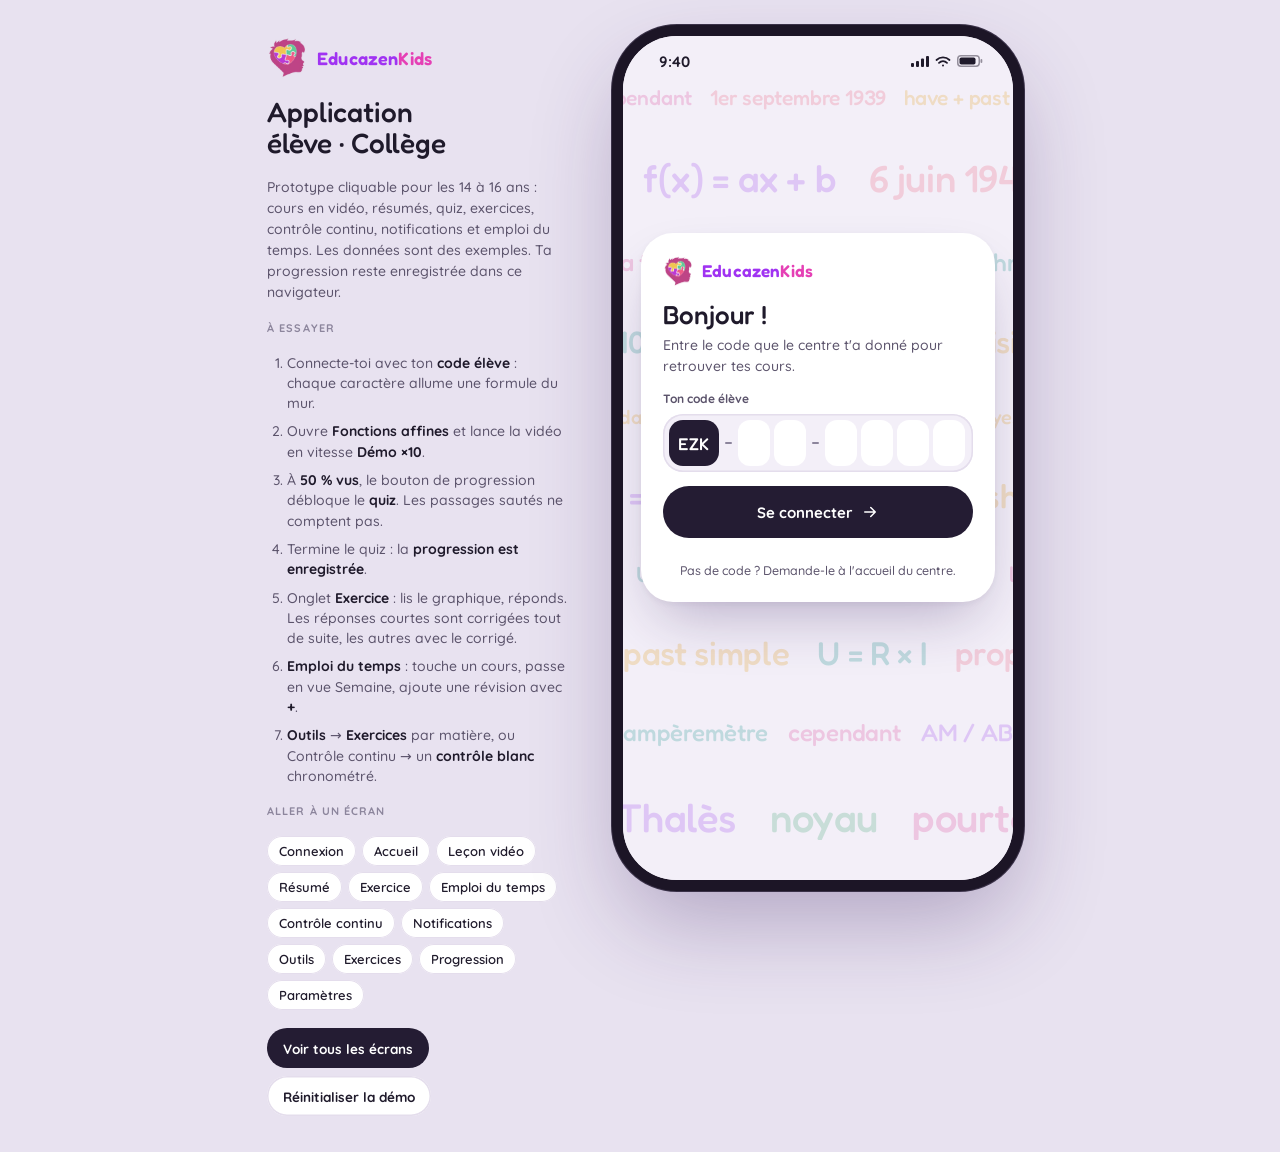
==== commit 42a49261: "Hide the demo student code and change it - Login: the demo-code button is gone and the guide no long" ====
--- a/prototype/educazenkids-college.html
+++ b/prototype/educazenkids-college.html
@@ -454,7 +454,7 @@
 
 /* ---------- connexion: le mur des cours ---------- */
 .login { position: absolute; inset: 0; background: var(--app); overflow: hidden; }
-.wall { position: absolute; inset: 0; display: grid; align-content: space-between; padding: 50px 0 80px; pointer-events: none; user-select: none; }
+.wall { position: absolute; inset: 0; display: grid; align-content: space-between; padding: 50px 0 40px; pointer-events: none; user-select: none; }
 .wrow { overflow: hidden; white-space: nowrap; font: 500 var(--fs)/1.15 var(--font-display); letter-spacing: -0.01em; }
 .wtrack { display: inline-flex; animation: drift var(--dur) linear infinite; }
 .wrow.rev .wtrack { animation-direction: reverse; }
@@ -464,7 +464,7 @@
 .wall.ok .w { color: var(--c); transition-delay: calc(var(--i) * 9ms); }
 @keyframes lit { 0% { transform: scale(0.94); } 55% { transform: scale(1.06); } 100% { transform: none; } }
 .login-card {
-  position: absolute; left: 18px; right: 18px; top: 21.1%; z-index: 2;
+  position: absolute; left: 18px; right: 18px; top: 23.3%; z-index: 2;
   display: grid; gap: 14px; padding: 22px 22px 14px; border-radius: 32px; background: var(--surface);
   box-shadow: 0 2px 6px rgba(36, 28, 51, 0.05), 0 28px 60px -18px rgba(54, 27, 94, 0.32);
 }
@@ -493,9 +493,6 @@
 .login-card.done .avatar { width: 64px; height: 64px; font-size: 22px; }
 .login-card.done p { margin: 0; color: var(--ink-2); }
 .login-card.done .saved { margin-top: 6px; }
-.login-demo { position: absolute; left: 50%; bottom: 20px; transform: translateX(-50%); z-index: 2; white-space: nowrap; min-height: 44px; padding: 0 16px; border-radius: 999px; background: rgba(255, 255, 255, 0.86); box-shadow: inset 0 0 0 1px var(--line); font-size: 12.5px; font-weight: 600; color: var(--ink-2); }
-.login-demo b { color: var(--ink); font-weight: 700; letter-spacing: 0.02em; }
-.login-demo:hover { box-shadow: inset 0 0 0 1.5px var(--brand); }
 
 /* ---------- exercises ---------- */
 .fig { margin: 16px 0 0; padding: 14px 14px 10px; border-radius: 22px; background: var(--surface); box-shadow: inset 0 0 0 1.5px var(--cs); display: grid; gap: 8px; }
@@ -583,7 +580,7 @@
     <p>Prototype cliquable pour les 14 à 16 ans : cours en vidéo, résumés, quiz, exercices, contrôle continu, notifications et emploi du temps. Les données sont des exemples. Ta progression reste enregistrée dans ce navigateur.</p>
     <span class="label">À essayer</span>
     <ol>
-      <li>Connecte-toi avec le code <b>EZK-3B-4821</b> : chaque caractère allume une formule du mur.</li>
+      <li>Connecte-toi avec ton <b>code élève</b> : chaque caractère allume une formule du mur.</li>
       <li>Ouvre <b>Fonctions affines</b> et lance la vidéo en vitesse <b>Démo ×10</b>.</li>
       <li>À <b>50 % vus</b>, le bouton de progression débloque le <b>quiz</b>. Les passages sautés ne comptent pas.</li>
       <li>Termine le quiz : la <b>progression est enregistrée</b>.</li>
@@ -1076,7 +1073,7 @@
 
 /* Student codes the centre hands out: EZK- + class + 4 digits. One sample student in this prototype. */
 const CODE_PREFIX = 'EZK';
-const CODES = { '3B4821': STUDENT };
+const CODES = { '1H2002': STUDENT };
 
 const WEEK = [
   { date: '2026-10-12', dw: 'Lun', d: 12, long: 'Lundi 12 octobre' },
@@ -1367,7 +1364,7 @@
 const LOGIN_HELP = '<p class="login-help">Pas de code ? Demande-le à l\'accueil du centre.</p>';
 const LOGIN_ERR = {
   short: 'Ton code a 6 caractères après EZK : ta classe, puis 4 chiffres.',
-  format: "Ce code n'a pas le bon format. Il ressemble à EZK-3B-4821.",
+  format: "Ce code n'a pas le bon format : ta classe (un chiffre, une lettre), puis 4 chiffres.",
   unknown: "Ce code ne correspond à aucun élève. Vérifie-le, ou demande ton code à l'accueil.",
 };
 const cleanCode = s => { let v = String(s).toUpperCase().replace(/[^A-Z0-9]/g, ''); if (v.startsWith(CODE_PREFIX) && v.length > 6) v = v.slice(CODE_PREFIX.length); return v.slice(0, 6); };
@@ -1390,8 +1387,7 @@
         <button class="btn btn-dark block" type="submit">Se connecter ${ic('arrow', 18)}</button>
         <div class="login-slot" id="login-slot">${lg.err ? `<p class="login-msg" role="alert">${esc(LOGIN_ERR[lg.err])}</p>` : LOGIN_HELP}</div>
       </form>`;
-  return `<div class="login">${wallHTML(lg.err ? 0 : lg.v.length, !!who)}${card}
-    ${who ? '' : `<button class="login-demo" data-act="loginDemo">Prototype : code de démo <b>EZK-3B-4821</b></button>`}</div>`;
+  return `<div class="login">${wallHTML(lg.err ? 0 : lg.v.length, !!who)}${card}</div>`;
 };
 function paintLogin() {
   const v = S.login.v;
@@ -1404,10 +1400,8 @@
     const inp = $('#login-code'); if (inp) inp.removeAttribute('aria-invalid');
   }
 }
-let loginTimer = 0;
 function loginSubmit() {
   const v = S.login.v;
-  clearInterval(loginTimer);
   S.login.err = v.length < 6 ? 'short' : !/^[0-9][A-Z][0-9]{4}$/.test(v) ? 'format' : !CODES[v] ? 'unknown' : '';
   if (S.login.err) { S.focus = 'login-code'; render(); return; }
   S.login.ok = true;
@@ -2475,19 +2469,6 @@
   resetDemo: () => { pauseVideo(); timerStop(); stopExamTimer(); P = seed(); save(); V.id = null; V.w = null; V.rate = 1; T.mode = 'focus'; T.total = T.left = 1500; T.cycle = 1; const sc = S.screen === 'splash' ? 'home' : S.screen; S = S0(); S.screen = sc === 'quiz' || sc === 'lesson' || sc === 'exo' ? 'home' : sc; render(true); toast('Démo réinitialisée.'); },
   copy: d => { const done = () => toast('Numéro copié.'); try { navigator.clipboard.writeText(d.text).then(done, () => toast('Sélectionne le numéro pour le copier.')); } catch (e) { toast('Sélectionne le numéro pour le copier.'); } },
   gallery: d => showGallery(d.on === '1'),
-  loginDemo: () => {
-    clearInterval(loginTimer);
-    const code = Object.keys(CODES)[0];
-    const still = P.settings.calm || (typeof matchMedia === 'function' && matchMedia('(prefers-reduced-motion: reduce)').matches);
-    if (still || !$('#login-code')) { S.login.v = code; loginSubmit(); return; }
-    let i = 0;
-    loginTimer = setInterval(() => {
-      i++; S.login.v = code.slice(0, i);
-      const inp = $('#login-code'); if (inp) inp.value = S.login.v;
-      paintLogin();
-      if (i >= code.length) { clearInterval(loginTimer); setTimeout(loginSubmit, 380); }
-    }, 170);
-  },
   logout: () => { pauseVideo(); timerStop(); stopExamTimer(); P.signedIn = false; save(); S = S0(); render(true); toast('Tu es déconnecté. Ton code te permet de revenir.'); },
   exoStart: d => startExo(d.id),
   exoRetry: () => startExo(S.exo.id, true),
@@ -2579,7 +2560,7 @@
 }, true);
 document.addEventListener('input', e => {
   if (e.target.id === 'fiche-q') { S.ficheQ = e.target.value; const l = $('#fiche-list'); if (l) l.innerHTML = ficheList(S.ficheQ); }
-  if (e.target.id === 'login-code') { clearInterval(loginTimer); const v = cleanCode(e.target.value); if (e.target.value !== v) e.target.value = v; S.login.v = v; paintLogin(); }
+  if (e.target.id === 'login-code') { const v = cleanCode(e.target.value); if (e.target.value !== v) e.target.value = v; S.login.v = v; paintLogin(); }
   if (e.target.dataset && e.target.dataset.exq != null && S.exo) S.exo.ans[+e.target.dataset.exq].v = e.target.value;
 });
 
@@ -2606,9 +2587,9 @@
   ['Minuteur', { screen: 'timer' }],
   ['Paramètres', { screen: 'settings' }],
   ['Contacter le centre', { screen: 'contact' }],
-  ['Connexion · saisie du code', { screen: 'splash', login: { v: '3B48', err: '', ok: false } }],
-  ['Connexion · code inconnu', { screen: 'splash', login: { v: '3B4812', err: 'unknown', ok: false } }],
-  ['Connexion · code reconnu', { screen: 'splash', login: { v: '3B4821', err: '', ok: true } }],
+  ['Connexion · saisie du code', { screen: 'splash', login: { v: '1H20', err: '', ok: false } }],
+  ['Connexion · code inconnu', { screen: 'splash', login: { v: '1H2020', err: 'unknown', ok: false } }],
+  ['Connexion · code reconnu', { screen: 'splash', login: { v: '1H2002', err: '', ok: true } }],
   ['Leçon · onglet Exercice', { screen: 'lesson', lessonId: 'affine', tab: 'exo' }],
   ['Exercice avec image', { screen: 'exo', exo: { id: 'ex-affine', done: false, ans: [{ v: '−1', st: 'ok', tries: 0 }, { v: '4', st: 'retry', tries: 1 }, { v: '', st: '', tries: 0 }] } }],
   ['Exercice · corrigé à comparer', { screen: 'exo', exo: { id: 'ex-produit-nul', done: false, ans: [{ v: 'x = −2 ou x = 2', st: 'shown', tries: 0 }, { v: '', st: '', tries: 0 }] } }],
